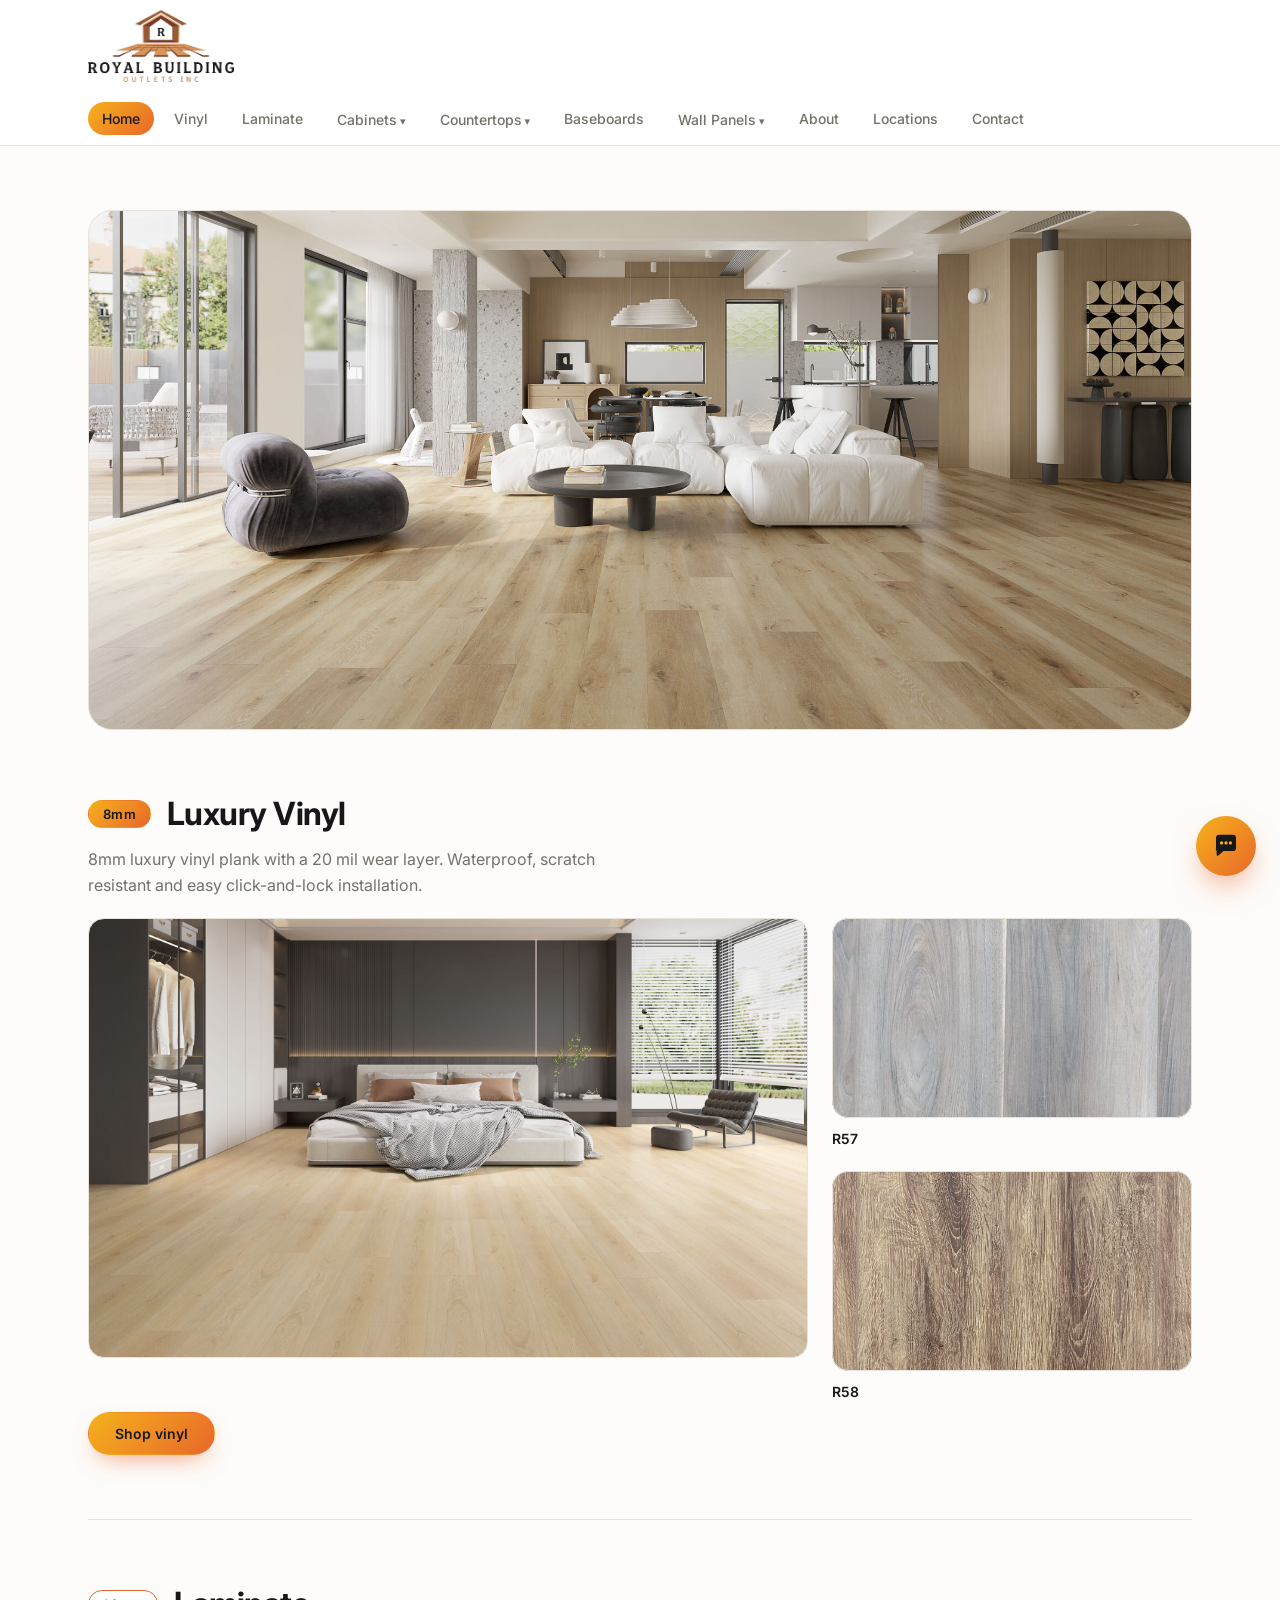
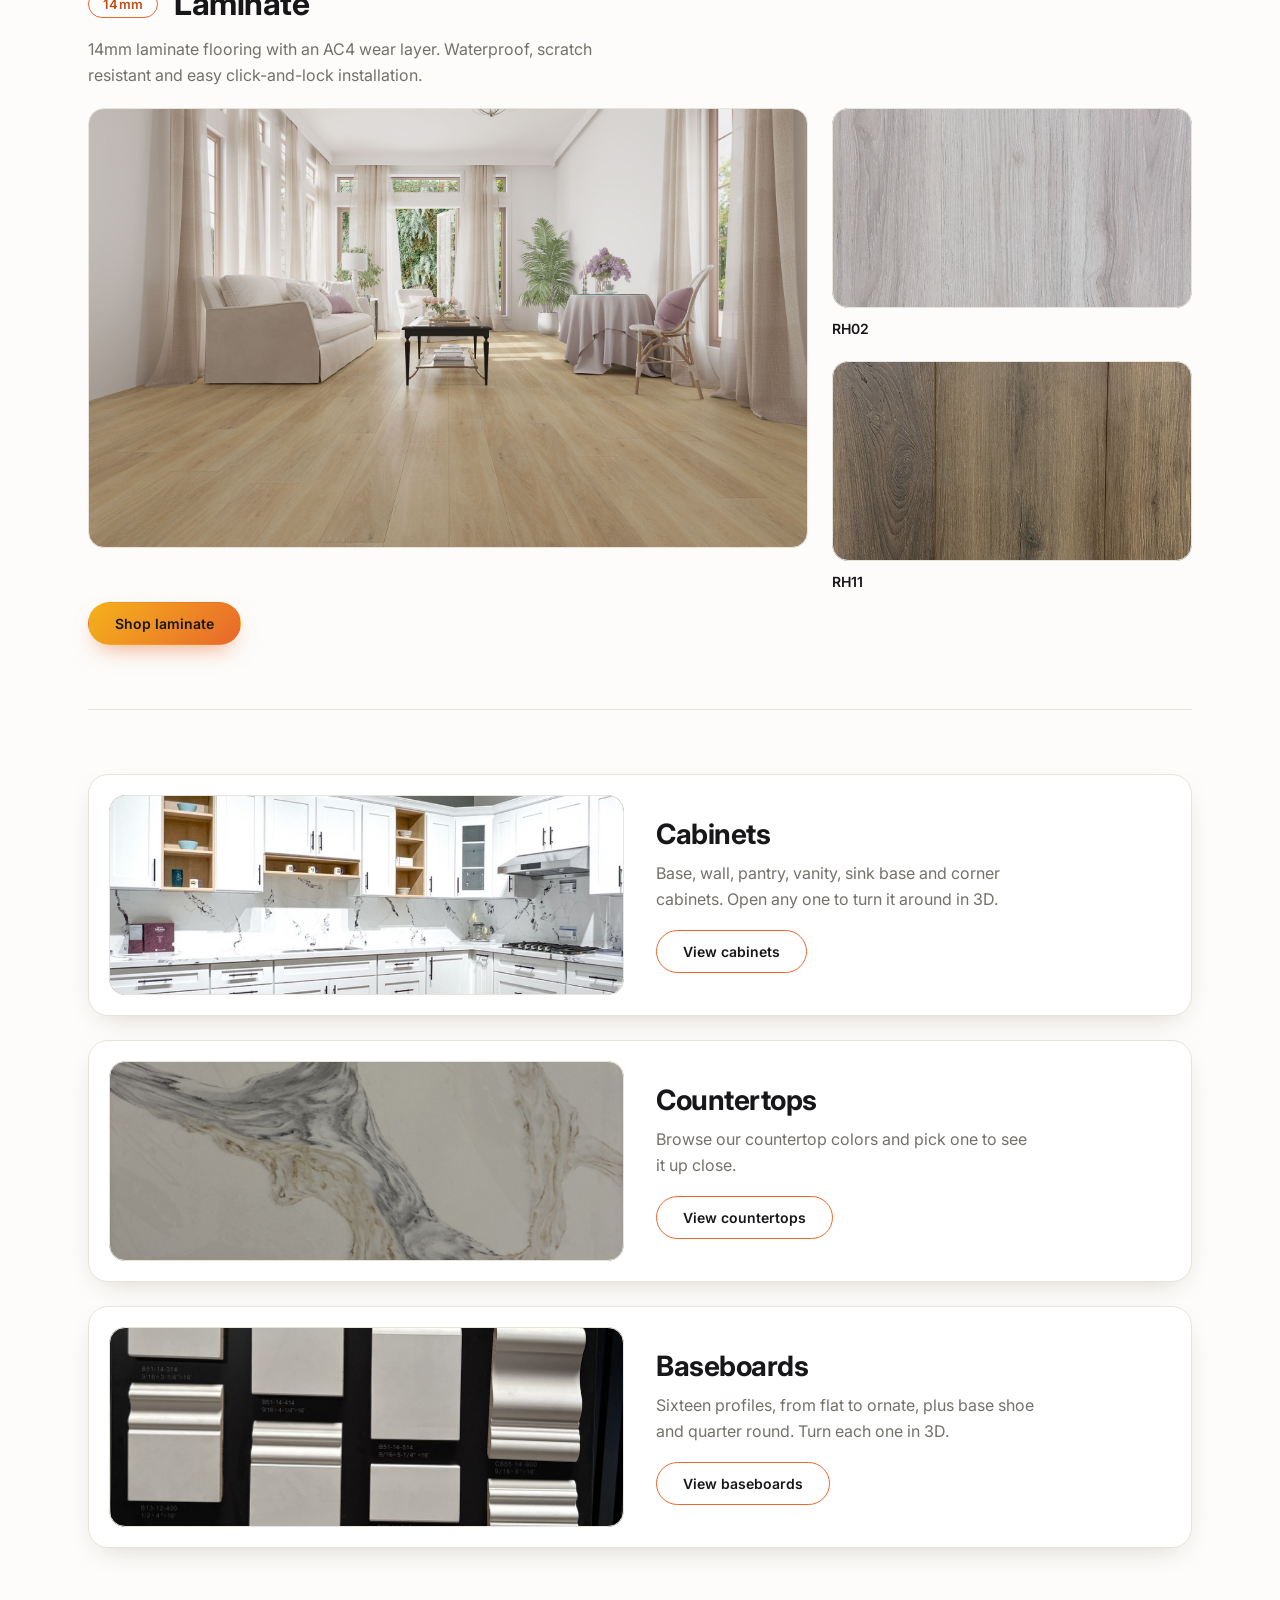
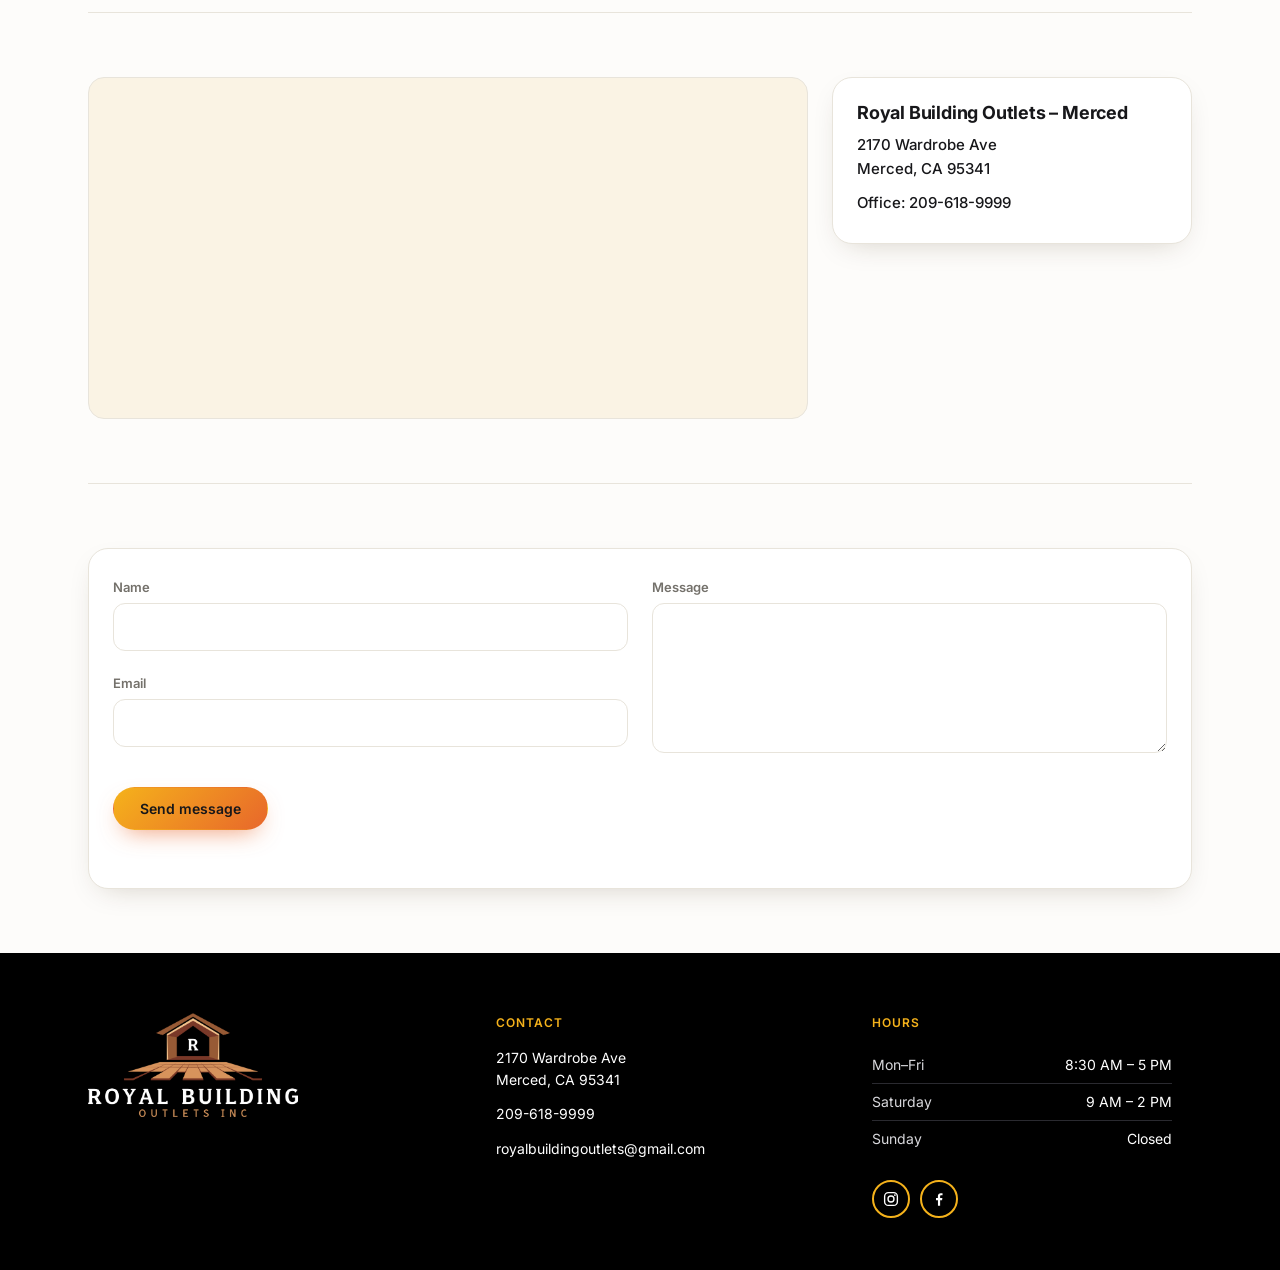
==== index.html @ 08f5003b "Countertop/shower/store photos, R82, nav fix, home and about updates - Countertops: T2011, T307, T39" ====
<!doctype html>
<html><head><meta charset="utf-8"><meta name="viewport" content="width=device-width,initial-scale=1">
<title>Wireframe - Home</title><link rel="stylesheet" href="style.css"><link rel="icon" type="image/png" href="images/Logo/Logo.png"></head><body>

<header><div class="wrap">
  <a class="logo" href="index.html"><img src="images/Logo/logo-light.png" alt="Royal Building Outlets Inc" width="1280" height="633"></a>
  <nav>
    <a class="here" href="index.html">Home</a>
    <a href="vinyl.html">Vinyl</a>
    <a href="laminate.html">Laminate</a>
    <div class="dd">
      <a href="cabinets.html">Cabinets</a>
      <div class="menu">
        <a href="cabinets.html#base">Base</a>
        <a href="cabinets.html#wall">Wall</a>
        <a href="cabinets.html#pantry">Pantry</a>
        <a href="cabinets.html#vanity">Vanity</a>
        <a href="cabinets.html#sink-base">Sink Base</a>
        <a href="cabinets.html#corner">Corner</a>
      </div>
    </div>
    <div class="dd">
      <a href="countertops.html">Countertops</a>
      <div class="menu">
        <a href="countertops.html#countertops">Countertops</a>
        <a href="countertops.html#islands">Islands</a>
      </div>
    </div>
    <a href="baseboards.html">Baseboards</a>
    <div class="dd">
      <a href="wall-panels.html">Wall Panels</a>
      <div class="menu">
        <a href="wall-panels.html#wall">Wall Panels</a>
        <a href="wall-panels.html#shower">Shower Panels</a>
      </div>
    </div>
    <a href="about.html">About</a>
    <a href="locations.html">Locations</a>
    <a href="contact.html">Contact</a>
  </nav>
</div></header>

<div class="wrap">

  <!-- hero -->
  <section><div class="img hero photo" role="img" aria-label="Open living room with light oak plank flooring" style="background-image:url('images/Cata/web/room-07.jpg')"></div></section>

  <!-- flooring: main focus, largest block -->
  <section>
    <!-- LUXURY VINYL: featured, large -->
    <div class="head"><span class="tag solid">8mm</span><h2 class="sec-title">Luxury Vinyl</h2></div>
    <p class="sec-text">8mm luxury vinyl plank with a 20 mil wear layer. Waterproof, scratch resistant and easy click-and-lock installation.</p>
    <div class="feature">
      <div class="card"><div class="img xl photo" role="img" aria-label="Bedroom with light oak plank flooring" style="background-image:url('images/Cata/web/room-02.jpg')"></div></div>
      <div class="grid" style="gap:24px">
        <div class="card"><div class="img med photo" role="img" aria-label="Vinyl plank R57 close-up" style="background-image:url('images/Flooring/web/R57.jpg')"></div><div class="pfname">R57</div></div>
        <div class="card"><div class="img med photo" role="img" aria-label="Vinyl plank R58 close-up" style="background-image:url('images/Flooring/web/R58.jpg')"></div><div class="pfname">R58</div></div>
      </div>
    </div>
    <a href="vinyl.html" class="btn solid txt">Shop vinyl</a>
  </section>

  <div class="divider"></div>

  <section>
    <!-- LAMINATE: same layout as vinyl -->
    <div class="head"><span class="tag">14mm</span><h2 class="sec-title">Laminate</h2></div>
    <p class="sec-text">14mm laminate flooring with an AC4 wear layer. Waterproof, scratch resistant and easy click-and-lock installation.</p>
    <div class="feature">
      <div class="card"><div class="img xl photo" role="img" aria-label="Bright living room with warm plank flooring" style="background-image:url('images/Cata/web/room-05.jpg')"></div></div>
      <div class="grid" style="gap:24px">
        <div class="card"><div class="img med photo" role="img" aria-label="Laminate RH02 close-up" style="background-image:url('images/Flooring/web/RH02.jpg')"></div><div class="pfname">RH02</div></div>
        <div class="card"><div class="img med photo" role="img" aria-label="Laminate RH11 close-up" style="background-image:url('images/Flooring/web/RH11.jpg')"></div><div class="pfname">RH11</div></div>
      </div>
    </div>
    <a href="laminate.html" class="btn solid txt">Shop laminate</a>
  </section>

  <div class="divider"></div>

  <!-- little sections: cabinets, countertops, baseboards -->
  <section>
    <div class="box mini">
      <div class="img photo" role="img" aria-label="Showroom kitchen with white shaker cabinets" style="background-image:url('images/Cabinets/banner.jpg')"></div>
      <div>
        <h3 class="mini-title">Cabinets</h3>
        <p class="mini-text">Base, wall, pantry, vanity, sink base and corner cabinets. Open any one to turn it around in 3D.</p>
        <a href="cabinets.html" class="btn txt">View cabinets</a>
      </div>
    </div>

    <div class="box mini">
      <div class="img photo" role="img" aria-label="T307 quartz countertop close-up" style="background-image:url('images/Countertops/web/T307.jpg')"></div>
      <div>
        <h3 class="mini-title">Countertops</h3>
        <p class="mini-text">Browse our countertop colors and pick one to see it up close.</p>
        <a href="countertops.html" class="btn txt">View countertops</a>
      </div>
    </div>

    <div class="box mini">
      <div class="img photo" role="img" aria-label="Our baseboard sample board" style="background-image:url('images/Baseboard/web/board-overview.jpg')"></div>
      <div>
        <h3 class="mini-title">Baseboards</h3>
        <p class="mini-text">Sixteen profiles, from flat to ornate, plus base shoe and quarter round. Turn each one in 3D.</p>
        <a href="baseboards.html" class="btn txt">View baseboards</a>
      </div>
    </div>
  </section>

  <div class="divider"></div>

  <!-- locations -->
  <section>
    <div class="split">
      <div class="mapwrap"><iframe src="https://www.google.com/maps?q=2170+Wardrobe+Ave,+Merced,+CA+95341&amp;z=15&amp;output=embed" title="Map showing 2170 Wardrobe Ave, Merced, CA" loading="lazy" referrerpolicy="no-referrer-when-downgrade" allowfullscreen></iframe></div>
      <div>
        <div class="box"><h3 class="loc-name">Royal Building Outlets &ndash; Merced</h3><div class="addr"><a href="https://www.google.com/maps/search/?api=1&amp;query=2170+Wardrobe+Ave+Merced+CA+95341" target="_blank" rel="noopener">2170 Wardrobe Ave<br>Merced, CA 95341</a></div><div class="addr">Office: <a href="tel:+12096189999">209-618-9999</a></div></div>
      </div>
    </div>
  </section>

  <div class="divider"></div>

  <!-- message form -->
  <section>
    <form class="box" data-contact novalidate>
        <input type="hidden" name="_subject" value="New message from the website">
        <input type="hidden" name="_template" value="table">
        <input type="hidden" name="_captcha" value="false">
        <input type="text" name="_honey" style="display:none" tabindex="-1" autocomplete="off">
        <div class="grid g2">
          <div>
            <label class="flabel" for="h-name">Name</label>
            <input class="field" id="h-name" name="name" required autocomplete="name">
            <label class="flabel" for="h-email">Email</label>
            <input class="field" id="h-email" name="email" type="email" required autocomplete="email">
          </div>
          <div>
            <label class="flabel" for="h-msg">Message</label>
            <textarea class="field area" id="h-msg" name="message" required></textarea>
          </div>
        </div>
        <button type="submit" class="btn solid txt">Send message</button>
        <div class="form-status" role="status" aria-live="polite"></div>
      </form>
  </section>
</div>

<footer><div class="wrap"><div class="grid g3">
  <div><a class="logo" href="index.html"><img src="images/Logo/Logo.png" alt="Royal Building Outlets Inc" width="1280" height="633"></a></div>
  <div><div class="fcol"><h4>Contact</h4><a href="https://www.google.com/maps/search/?api=1&amp;query=2170+Wardrobe+Ave+Merced+CA+95341" target="_blank" rel="noopener">2170 Wardrobe Ave<br>Merced, CA 95341</a><a href="tel:+12096189999">209-618-9999</a><a href="mailto:royalbuildingoutlets@gmail.com">royalbuildingoutlets@gmail.com</a></div></div>
  <div><div class="fcol"><h4>Hours</h4><div class="hrs"><span>Mon&ndash;Fri</span><span>8:30 AM &ndash; 5 PM</span></div><div class="hrs"><span>Saturday</span><span>9 AM &ndash; 2 PM</span></div><div class="hrs"><span>Sunday</span><span>Closed</span></div></div><span class="social"><a href="#" aria-label="Instagram"><svg viewBox="0 0 24 24" aria-hidden="true"><rect x="3.5" y="3.5" width="17" height="17" rx="5" fill="none" stroke="currentColor" stroke-width="1.8"/><circle cx="12" cy="12" r="4" fill="none" stroke="currentColor" stroke-width="1.8"/><circle cx="17.2" cy="6.8" r="1.2" fill="currentColor"/></svg></a><a href="https://www.facebook.com/people/Royal-Build/pfbid0Puxi76APLGJigcukLMW54oCZdmjU9fzhBERXR9j2Nn4Rtbv2d5swnHq3gfGUP66rl/" target="_blank" rel="noopener" aria-label="Facebook"><svg viewBox="0 0 24 24" aria-hidden="true"><path fill="currentColor" d="M13.5 21v-7.5h2.6l.4-3h-3V8.6c0-.9.3-1.5 1.6-1.5h1.6V4.4c-.3 0-1.2-.1-2.3-.1-2.3 0-3.9 1.4-3.9 4v2.2H8v3h2.6V21h2.9z"/></svg></a></span></div>
</div></div></footer>

<a class="chat" href="contact.html" aria-label="Send us a message"></a>
<script src="contact-form.js"></script>
<script src="motion.js"></script>
</body></html>
---- style.css ----
@import url('https://fonts.googleapis.com/css2?family=Inter:wght@400;500;600;700&display=swap');

/* Light, modern layout. Palette from the company flyer: white, gold, orange, black, red accent */
:root {
  --bg: #fdfcfa;          /* warm white page */
  --surface: #ffffff;     /* cards */
  --tint: #faf3e4;        /* soft gold wash for panels */
  --surface2: #f4f1ea;    /* hover / chips */
  --border: #e8e4db;
  --text: #17171a;
  --muted: #74716b;
  --gold: #f5b21b;
  --orange: #e8672b;
  --orange-deep: #c24d14; /* readable orange on light */
  --red: #d62828;
  --ink: #111113;         /* flyer black, used for footer and strong accents */
  --grad: linear-gradient(135deg, #f5b21b 0%, #e8672b 100%);
  --r: 16px;
  --shadow: 0 10px 30px -14px rgba(60,40,10,.25);
}
* { box-sizing: border-box; }
html { scroll-behavior: smooth; scroll-padding-top: 96px; }
body { font-family: 'Inter', system-ui, -apple-system, 'Segoe UI', Arial, sans-serif; margin: 0; color: var(--text); background: var(--bg); -webkit-font-smoothing: antialiased; }
a { color: inherit; }
.wrap { max-width: 1160px; margin: 0 auto; padding: 0 28px; }
section { margin: 64px 0; }

/* header */
header { position: sticky; top: 0; z-index: 30; background: rgba(255,255,255,.88); backdrop-filter: blur(14px); -webkit-backdrop-filter: blur(14px); border-bottom: 1px solid var(--border); padding: 14px 0; }
header .wrap { display: flex; justify-content: space-between; align-items: center; gap: 20px; flex-wrap: wrap; }
.logo { display: block; width: 130px; height: 40px; border-radius: 10px; border: 1.5px solid var(--gold); position: relative; background: #fff; }
.logo::after { content: ""; position: absolute; left: 12px; right: 12px; top: 50%; height: 6px; margin-top: -3px; border-radius: 3px; background: var(--grad); }
nav { display: flex; gap: 6px; align-items: center; flex-wrap: wrap; }
nav a { color: var(--muted); text-decoration: none; font-size: 14px; font-weight: 500; padding: 8px 14px; border-radius: 999px; transition: color .15s, background .15s; }
nav a:hover { color: var(--text); background: var(--surface2); }
nav a.here { color: #17171a; background: var(--grad); }
.icon { display: inline-block; width: 28px; height: 28px; border: 2px solid var(--gold); border-radius: 50%; margin-right: 6px; vertical-align: middle; background: #fff; }

/* image placeholders */
.img { position: relative; min-height: 200px; width: 100%; border-radius: var(--r); border: 1px solid var(--border);
  background: radial-gradient(120% 100% at 20% 0%, #fffaf0 0%, #f6efe2 55%, #efe7d8 100%); overflow: hidden; }
.img.hero { min-height: 520px; border-radius: 24px; }
.img.banner { min-height: 240px; border-radius: 24px; }
.img.sq { aspect-ratio: 1 / 1; min-height: 0; }
.img.tall { min-height: 300px; }
.img.map { min-height: 340px; }
.img.small { min-height: 120px; }
.img.xl { min-height: 440px; }
.img.med { min-height: 200px; }
.img::after { content: attr(data-img); position: absolute; top: 50%; left: 50%; transform: translate(-50%,-50%);
  background: rgba(255,255,255,.9); color: var(--orange-deep); border: 1px solid rgba(232,103,43,.35); padding: 7px 14px; border-radius: 999px;
  font-size: 12px; font-weight: 500; line-height: 1.35; text-align: center; width: max-content; max-width: 85%; box-shadow: var(--shadow); }
.img.sq::after, .img.small::after { font-size: 11px; padding: 5px 10px; border-radius: 12px; }

/* text stand-ins */
.line { height: 9px; background: #e6e2d9; margin: 9px 0; width: 100%; border-radius: 5px; }
.line.s { width: 40%; }
.line.m { width: 70%; }
.line.b { height: 16px; background: var(--ink); width: 55%; border-radius: 6px; }
.btn { display: inline-block; width: 140px; height: 44px; border: 1.5px solid var(--orange); margin: 12px 10px 0 0; border-radius: 999px; background: #fff; transition: transform .15s; }
.btn:hover { transform: translateY(-1px); }
.btn.solid { background: var(--grad); border-color: transparent; box-shadow: 0 10px 24px -10px rgba(232,103,43,.7); }
.btn.sm { width: 96px; height: 34px; }
.pill { display: inline-block; width: 76px; height: 32px; border: 1px solid var(--border); background: var(--surface2); border-radius: 999px; margin-right: 8px; }

/* layout */
.grid { display: grid; gap: 24px; }
.g2 { grid-template-columns: repeat(2, 1fr); }
.g3 { grid-template-columns: repeat(3, 1fr); }
.g4 { grid-template-columns: repeat(4, 1fr); }
.g6 { grid-template-columns: repeat(6, 1fr); gap: 14px; }
.split { display: grid; grid-template-columns: 2fr 1fr; gap: 24px; }
.side { display: grid; grid-template-columns: 220px 1fr; gap: 28px; }
.box { border: 1px solid var(--border); padding: 24px; background: var(--surface); border-radius: 20px; box-shadow: var(--shadow); }
.card .line { margin: 12px 0 0; }
.card .img { margin-bottom: 6px; }
.divider { border-top: 1px solid var(--border); margin: 64px 0; }

/* form */
.field { height: 48px; border: 1px solid var(--border); margin: 8px 0 18px; background: var(--bg); border-radius: 12px; }
.field.area { height: 150px; }
.label { height: 8px; width: 80px; background: var(--orange); margin-top: 10px; border-radius: 4px; opacity: .8; }

/* filters */
.filters .row { display: flex; align-items: center; gap: 12px; margin: 16px 0; }
.check { width: 18px; height: 18px; border: 1.5px solid var(--orange); border-radius: 5px; flex: none; background: #fff; }
.filters .line { margin: 0; }

/* footer: light, so the logo matches the header */
/* sticky footer: on short pages the page grows to the screen height and the footer sits at the bottom */
body { min-height: 100vh; display: flex; flex-direction: column; }
body > .wrap { width: 100%; }
body > :has(+ footer) { margin-bottom: 80px; }
footer { margin-top: auto; padding: 48px 0; background: #000; color: #fff; }
footer .logo { background: none; }
footer .line { background: #34343a; }
footer .icon { background: transparent; }
/* social icons in the footer */
.social { display: inline-flex; gap: 10px; vertical-align: middle; }
.social a { width: 38px; height: 38px; display: inline-flex; align-items: center; justify-content: center; border: 2px solid var(--gold); border-radius: 50%; color: #fff; transition: background .2s, color .2s, transform .2s; }
.social a:hover { background: var(--gold); color: #111113; transform: translateY(-2px); }
.social svg { width: 18px; height: 18px; }

/* floating message button */
.chat { position: fixed; right: 24px; bottom: 24px; width: 60px; height: 60px; border-radius: 50%; background: var(--grad);
  display: flex; align-items: center; justify-content: center; z-index: 40; box-shadow: 0 14px 30px -8px rgba(232,103,43,.6); }
.chat::before { content: ""; width: 30px; height: 30px; background: no-repeat center / contain url("data:image/svg+xml,%3Csvg xmlns='http://www.w3.org/2000/svg' viewBox='0 0 24 24'%3E%3Cpath d='M4 5.5A2.5 2.5 0 0 1 6.5 3h11A2.5 2.5 0 0 1 20 5.5v8a2.5 2.5 0 0 1-2.5 2.5H10l-4.2 3.6c-.5.4-1.3.1-1.3-.6V16A2.5 2.5 0 0 1 4 13.5z' fill='%2317171a'/%3E%3Ccircle cx='8.5' cy='9.5' r='1.3' fill='%23f5b21b'/%3E%3Ccircle cx='12' cy='9.5' r='1.3' fill='%23f5b21b'/%3E%3Ccircle cx='15.5' cy='9.5' r='1.3' fill='%23f5b21b'/%3E%3C/svg%3E"); }

/* cabinets dropdown */
.dd { position: relative; padding-bottom: 12px; margin-bottom: -12px; }
.dd > a::after { content: " \25BE"; font-size: 11px; }
.menu { visibility: hidden; opacity: 0; transform: translateY(-6px); transition: opacity .18s ease, transform .18s ease, visibility 0s linear .18s; position: absolute; top: 100%; left: 0; background: #fff; border: 1px solid var(--border); border-radius: 14px; min-width: 190px; z-index: 10; padding: 6px; box-shadow: 0 24px 40px -16px rgba(60,40,10,.3); }
.menu a { display: block; padding: 10px 14px; border-radius: 10px; white-space: nowrap; font-size: 14px; }
nav .menu a { color: var(--text); }
nav .menu a:hover, .menu a:hover { background: var(--surface2); }
.dd:hover .menu, .dd:focus-within .menu { visibility: visible; opacity: 1; transform: none; transition-delay: 0s; }
.menu a.sel, nav .menu a.sel { background: var(--grad); color: #17171a; font-weight: 600; }

/* type selector under cabinets banner */
.typesel { display: inline-block; position: relative; }
.typesel .pick { display: block; width: 260px; border: 1px solid var(--border); padding: 13px 18px; color: var(--text); text-decoration: none; font-size: 14px; font-weight: 500; background: #fff; border-radius: 999px; box-shadow: var(--shadow); }
.typesel .pick::after { content: " \25BE"; float: right; color: var(--orange); }
.typesel .menu { left: 0; min-width: 260px; }
.typesel:hover .menu, .typesel.open .menu { visibility: visible; opacity: 1; transform: none; transition-delay: 0s; }

/* cabinet browser: list + 3D viewer + specs */
.browser { display: grid; grid-template-columns: 280px 1fr; gap: 28px; align-items: start; }
.cablist { border: 1px solid var(--border); background: var(--surface); border-radius: 20px; min-height: 200px; padding: 6px; box-shadow: var(--shadow);
  max-height: min(720px, 80vh); overflow-y: auto; overscroll-behavior: contain; scrollbar-width: thin; scrollbar-color: var(--gold) transparent;
  position: sticky; top: 90px; }
.cablist::-webkit-scrollbar { width: 8px; }
.cablist::-webkit-scrollbar-track { background: transparent; }
.cablist::-webkit-scrollbar-thumb { background: var(--gold); border-radius: 4px; }
.cablist .item { display: flex; align-items: center; gap: 14px; padding: 10px; border-radius: 14px; cursor: pointer; transition: background .15s; }
.cablist .item:hover { background: var(--surface2); }
.cablist .item .thumb { width: 52px; height: 52px; flex: none; border-radius: 12px; border: 1px solid var(--border); min-height: 0;
  background: radial-gradient(120% 100% at 20% 0%, #fffaf0, #efe7d8); }
.cablist .item .name { font-size: 14px; font-weight: 600; }
.cablist .item .line { margin: 6px 0 0; width: 60px; }
.cablist .item.on { background: var(--grad); color: #17171a; }
.cablist .item.on .line { background: rgba(0,0,0,.25); }
.cablist .item.on .thumb { border-color: rgba(0,0,0,.2); background: rgba(255,255,255,.7); }
.cablist .empty { padding: 20px; }
.viewer { position: relative; height: clamp(320px, 55vh, 520px); border: 1px solid var(--border); border-radius: 24px; margin-bottom: 24px; overflow: hidden;
  background-color: var(--tint); background-image: radial-gradient(#e3d7bd 1px, transparent 1px); background-size: 22px 22px; }
.viewer .model { position: absolute; inset: 12% 22%; border: 1.5px dashed var(--orange); border-radius: 18px; background: rgba(255,255,255,.7); color: var(--orange-deep); display: flex; align-items: center; justify-content: center;
  font-size: 13px; font-weight: 500; text-align: center; padding: 8px; }
.viewer .ctrl { position: absolute; right: 16px; bottom: 16px; display: flex; gap: 8px; }
.viewer .ctrl span { width: 38px; height: 38px; border: 1px solid var(--border); border-radius: 50%; background: #fff; box-shadow: var(--shadow); }
.viewer .rot { position: absolute; left: 16px; bottom: 16px; width: 130px; height: 38px; border: 1px solid var(--border); border-radius: 999px; background: #fff; box-shadow: var(--shadow); }
.specs { border: 1px solid var(--border); border-radius: 20px; padding: 24px; background: var(--surface); box-shadow: var(--shadow); }
.specs .rows { display: grid; grid-template-columns: 1fr 1fr; gap: 0 44px; margin-top: 14px; }
.specs .r { display: flex; justify-content: space-between; align-items: center; padding: 12px 0; border-bottom: 1px solid var(--border); }
.specs .r .line { margin: 0; width: 35%; }
.specs .r .line.v { background: #bdb8ac; width: 25%; }

/* thickness tag, feature blocks */
.tag { display: inline-block; border: 1.5px solid var(--orange); color: var(--orange-deep); padding: 5px 14px; font-size: 13px; font-weight: 600; border-radius: 999px; letter-spacing: .3px; background: #fff; }
.tag.solid { background: var(--grad); border-color: transparent; color: #17171a; }
.feature { display: grid; grid-template-columns: 2fr 1fr; gap: 24px; align-items: start; }
.head { display: flex; align-items: center; gap: 16px; margin-bottom: 18px; }
.head .line { margin: 0; }

/* flooring color feature + color grid */
.colorfeat { display: grid; grid-template-columns: 1.2fr 1fr; gap: 40px; align-items: center; }
.colorfeat .info { padding-top: 6px; }
.colorfeat .info .line { margin: 14px 0; }
.colorfeat .info .line.b { height: 24px; width: 60%; margin-bottom: 22px; }
.colorgrid .card { cursor: pointer; transition: transform .15s; }
.colorgrid .card:hover { transform: translateY(-3px); }
.colorgrid .card .line.b { height: 11px; width: 60%; background: #b9b4a8; }
.colorgrid .card.on .img { box-shadow: 0 0 0 3px var(--bg), 0 0 0 5px var(--orange); }
.colorgrid .card.on .line.b { width: 80%; background: var(--orange); }

/* picture picker under description */
.thumbs { display: grid; grid-template-columns: repeat(3, 1fr); gap: 12px; margin: 24px 0 8px; }
.thumbs .img { min-height: 0; aspect-ratio: 4 / 3; cursor: pointer; border-radius: 12px; }
.thumbs .img::after { font-size: 10px; padding: 3px 8px; }
.thumbs .img.on { box-shadow: 0 0 0 3px var(--bg), 0 0 0 5px var(--orange); }

/* little product sections on home */
.mini { display: grid; grid-template-columns: 1fr 1fr; gap: 32px; align-items: center; padding: 20px; }
.mini .img { min-height: 200px; }
.mini .line.b { height: 20px; width: 40%; }
.mini + .mini { margin-top: 24px; }
.mini.flip .img { order: 2; }

@media (max-width: 760px) {
  .g2,.g3,.g4,.split,.side,.browser,.colorfeat,.feature,.mini { grid-template-columns: 1fr; }
  .g6 { grid-template-columns: repeat(3,1fr); }
  .mini.flip .img { order: 0; }
  .specs .rows { grid-template-columns: 1fr; }
  section { margin: 44px 0; }
  .img.hero { min-height: 300px; }
  .cablist { position: static; }
  .browser #detail { order: -1; }   /* phones: 3D model and specs above the cabinet list */
}

/* baseboards: 3D profile viewer + profile grid */
.viewer canvas { width: 100%; height: 100%; display: block; cursor: grab; touch-action: none; }
.viewer canvas:active { cursor: grabbing; }
.viewer .hint { position: absolute; left: 16px; bottom: 16px; background: #fff; border: 1px solid var(--border); border-radius: 999px; padding: 6px 14px; font-size: 12px; color: var(--muted); box-shadow: var(--shadow); pointer-events: none; }
.viewer-ph { height: clamp(320px, 55vh, 520px); min-height: 0; }
.bb-code { font-size: 30px; font-weight: 700; letter-spacing: -.5px; margin: 0 0 4px; }
.bb-title { font-size: 13px; font-weight: 600; color: var(--orange-deep); text-transform: uppercase; letter-spacing: 1px; min-height: 16px; margin-bottom: 6px; }
.bb-size { color: var(--muted); font-size: 15px; margin-bottom: 18px; }
.bb-specs { border-top: 1px solid var(--border); margin: 18px 0 6px; }
.bb-specs .r { display: flex; justify-content: space-between; padding: 12px 0; border-bottom: 1px solid var(--border); font-size: 14px; }
.bb-specs .r span:first-child { color: var(--muted); }
.bb-specs .r span:last-child { font-weight: 600; }
.img.pf::after { display: none; }
.img.pf svg { position: absolute; inset: 0; width: 100%; height: 100%; }
.pfname { font-weight: 600; font-size: 14px; margin-top: 12px; }
.pfsub { color: var(--muted); font-size: 12px; margin-top: 2px; }
.pfsub b { color: var(--orange-deep); font-weight: 600; }


/* real photos in the picture slots; the dashed placeholder label is hidden once a photo is set */
.img.photo { background-color: #111; background-repeat: no-repeat; background-position: center; background-size: cover; }
.viewer-ph.photo { background-size: contain; }
/* room photos: lighter backdrop, and keep the floor and furniture in frame when a wide slot crops the image */
.img.banner.photo, .img.hero.photo, .img.xl.photo { background-color: var(--surface2); background-position: center 58%; }
.img.banner.photo { min-height: 320px; }

/* about page: statement over a room photo */
.about-hero { display: flex; align-items: center; justify-content: center; text-align: center; min-height: 420px; padding: 56px 28px; border-radius: 24px; color: #fff;
  background: linear-gradient(rgba(17,17,19,.62), rgba(17,17,19,.62)), var(--about-img) center 58% / cover no-repeat, #2a2a2e; }
.about-hero h1 { margin: 0 0 18px; font-size: clamp(30px, 5vw, 48px); font-weight: 600; letter-spacing: -1px; line-height: 1.15; }
.about-hero p { margin: 0 auto; max-width: 62ch; font-size: 18px; line-height: 1.65; }
.about-links { display: flex; flex-wrap: wrap; gap: 10px; margin-top: 18px; }
.about-links .btn { margin: 0; }
.img.photo::after { display: none; }

/* darker 3D viewer so light baseboards stand out */
.viewer.dark { background-color: #1b1b1f; background-image: radial-gradient(#3a3a42 1px, transparent 1px), radial-gradient(120% 90% at 50% 0%, #2c2c33 0%, #17171a 100%); background-size: 22px 22px, 100% 100%; border-color: #17171a; }

/* ---------- motion ---------- */
body { animation: pageIn .5s ease; }
body.leaving { animation: none; opacity: 0; transition: opacity .22s ease; }
@keyframes pageIn { from { opacity: 0; } to { opacity: 1; } }
@keyframes fadeUp { from { opacity: 0; transform: translateY(14px); } to { opacity: 1; transform: none; } }
@keyframes fadeIn { from { opacity: 0; } to { opacity: 1; } }
@keyframes itemIn { from { opacity: 0; transform: translateX(-10px); } to { opacity: 1; transform: none; } }

.reveal { opacity: 0; transform: translateY(26px); transition: opacity .75s cubic-bezier(.2,.7,.2,1) var(--d, 0ms), transform .75s cubic-bezier(.2,.7,.2,1) var(--d, 0ms); }
.reveal.in { opacity: 1; transform: none; }

.progress { position: fixed; top: 0; left: 0; width: 100%; height: 3px; background: var(--grad); transform-origin: 0 50%; transform: scaleX(0); z-index: 60; pointer-events: none; }
header { transition: box-shadow .3s ease, background .3s ease; }
header.scrolled { box-shadow: 0 10px 30px -18px rgba(60,40,10,.35); }

.img.hero, .img.banner { background-size: cover; background-position: 50% calc(50% + var(--py, 0px)); }   /* cover keeps the photo undistorted */

.grid:not(.colorgrid) .card .img, .mini .img { transition: transform .45s cubic-bezier(.2,.7,.2,1), box-shadow .35s ease, border-color .25s ease; }
.grid:not(.colorgrid) .card:hover .img { transform: translateY(-5px); box-shadow: 0 18px 30px -18px rgba(60,40,10,.4); border-color: var(--gold); }
.mini, .grid > .box { transition: transform .4s cubic-bezier(.2,.7,.2,1), box-shadow .35s ease; }
.mini:hover, .grid > .box:hover { transform: translateY(-4px); box-shadow: 0 22px 40px -22px rgba(60,40,10,.4); }
.colorgrid .card .img, .thumbs .img, .typesel .pick { transition: box-shadow .3s ease, transform .3s ease, border-color .25s ease; }
.colorgrid .card .line.b { transition: width .3s ease, background .3s ease; }
.thumbs .img:hover { transform: translateY(-2px); }
.btn, .tag, .pill, .logo, .chat { transition: transform .25s cubic-bezier(.2,.7,.2,1), box-shadow .25s ease, background .25s ease; }
.chat:hover { transform: scale(1.08) rotate(-4deg); }
.logo:hover { transform: scale(1.03); }
nav a { transition: color .2s ease, background .25s ease; }

.cablist .item { animation: itemIn .4s cubic-bezier(.2,.7,.2,1) both; animation-delay: calc(var(--i, 0) * 28ms); }
#detail { animation: fadeUp .5s cubic-bezier(.2,.7,.2,1); }
#bbview, #featimg { animation: fadeIn .45s ease; }
.viewer .model { transition: opacity .3s ease; }

@media (prefers-reduced-motion: reduce) {
  html { scroll-behavior: auto; }
  *, *::before, *::after { animation: none !important; transition: none !important; }
  .reveal { opacity: 1; transform: none; }
}

/* cabinet details */
.cablist .item .sub { font-size: 12px; color: var(--muted); margin-top: 3px; line-height: 1.3; }
.cablist .item.on .sub { color: rgba(23,23,26,.75); }
.spec-code { font-size: 28px; font-weight: 700; letter-spacing: -.5px; }
.spec-title { color: var(--orange-deep); font-size: 13px; font-weight: 600; text-transform: uppercase; letter-spacing: 1px; margin-top: 4px; }
.specs .r span:first-child { color: var(--muted); font-size: 14px; }
.specs .r span:last-child { font-weight: 600; font-size: 14px; text-align: right; }
.specs .r.wide { grid-column: 1 / -1; gap: 24px; }
.specs .r .line { margin: 0; }

/* text in the little home sections */
.mini-title { margin: 0 0 10px; font-size: 28px; font-weight: 700; letter-spacing: -.5px; }
.mini-text { margin: 0 0 6px; color: var(--muted); font-size: 16px; line-height: 1.6; max-width: 38ch; }
.btn.txt { width: auto; height: auto; padding: 12px 26px; font-size: 14px; font-weight: 600; text-decoration: none; color: var(--text); }

/* flooring section titles on home */
.sec-title { margin: 0; font-size: 32px; font-weight: 700; letter-spacing: -.5px; }
.sec-text { margin: -4px 0 20px; color: var(--muted); font-size: 16px; line-height: 1.6; max-width: 52ch; }

/* real form controls */
.flabel { display: block; font-size: 13px; font-weight: 600; color: var(--muted); margin-top: 6px; }
input.field, select.field, textarea.field { width: 100%; padding: 0 16px; font: inherit; font-size: 15px; color: var(--text); background: #fff; outline: none; transition: border-color .2s ease, box-shadow .2s ease; }
textarea.field { padding: 14px 16px; resize: vertical; min-height: 150px; }
input.field:focus, select.field:focus, textarea.field:focus { border-color: var(--orange); box-shadow: 0 0 0 4px rgba(245,178,27,.22); }
button.btn { font-family: inherit; cursor: pointer; }
button.btn:disabled { opacity: .6; cursor: wait; }
.form-status { margin-top: 14px; font-size: 14px; min-height: 20px; }
.form-status.ok { color: #1f7a3d; }
.form-status.err { color: var(--red); }

/* flooring feature list */
.feat-specs { border-top: 1px solid var(--border); margin: 22px 0 18px; }
.feat-specs .r { display: flex; justify-content: space-between; gap: 16px; padding: 12px 0; border-bottom: 1px solid var(--border); font-size: 14px; }
.feat-specs .r span:first-child { color: var(--muted); }
.feat-specs .r span:last-child { font-weight: 600; text-align: right; }
.badges { display: flex; flex-wrap: wrap; gap: 10px; margin-bottom: 8px; }
.badge { display: inline-flex; align-items: center; gap: 8px; padding: 8px 14px; border-radius: 999px; background: var(--tint); border: 1px solid #f0dfb6; font-size: 13px; font-weight: 600; }
.badge::before { content: "\2713"; display: inline-flex; align-items: center; justify-content: center; width: 18px; height: 18px; border-radius: 50%; background: var(--grad); font-size: 11px; color: #17171a; }

/* location address */
.addr { font-size: 15px; line-height: 1.6; margin: 10px 0 4px; font-weight: 500; }
.addr a { text-decoration: none; }
.addr a:hover { color: var(--orange-deep); }
/* contact page: round icon next to an address / phone line */
.cline { display: flex; align-items: center; gap: 14px; }
.cline .icon { margin: 0; flex: none; }
.cline .addr { margin: 0; }
.cinfo { padding: 8px 24px; }
.crow { display: flex; align-items: center; gap: 16px; padding: 18px 0; text-decoration: none; color: inherit; }
.crow + .crow { border-top: 1px solid var(--border); }
.cico { flex: none; width: 46px; height: 46px; border-radius: 50%; background: var(--tint); border: 1px solid #f0dfb6; display: inline-flex; align-items: center; justify-content: center; color: var(--orange-deep); transition: background .25s ease, color .25s ease; }
.cico svg { width: 22px; height: 22px; }
.ctext { display: flex; flex-direction: column; gap: 3px; }
.clabel { font-size: 12px; font-weight: 600; letter-spacing: .8px; text-transform: uppercase; color: var(--muted); }
.cval { font-size: 18px; font-weight: 600; line-height: 1.4; letter-spacing: -.1px; }
.crow:hover .cico { background: var(--grad); color: #17171a; }
.crow:hover .cval { color: var(--orange-deep); }

/* real map */
.mapwrap { border-radius: var(--r); overflow: hidden; border: 1px solid var(--border); min-height: 340px; background: var(--tint); }
.mapwrap iframe { display: block; width: 100%; height: 100%; min-height: 340px; border: 0; }
.mapwrap.tall, .mapwrap.tall iframe { min-height: 440px; }

.loc-name { font-size: 18px; font-weight: 700; letter-spacing: -.2px; margin: 16px 0 0; }
.box > .loc-name:first-child { margin-top: 0; }

/* estimate hints */
.fhint { font-size: 13px; color: var(--muted); margin: -8px 0 18px; }
.est-hint { margin: 12px 0 0; font-size: 13px; color: var(--muted); }
.nudge { animation: nudge 1.6s ease 2; }
@keyframes nudge { 0%, 100% { box-shadow: 0 0 0 0 rgba(245,178,27,0); border-color: var(--border); } 50% { box-shadow: 0 0 0 5px rgba(245,178,27,.35); border-color: var(--orange); } }

/* real logo */
.logo, .logo:hover { width: auto; height: auto; border: 0; background: none; border-radius: 0; display: block; }
.logo::after { display: none; }
.logo img { display: block; height: 72px; width: auto; transform-origin: left center; transition: transform .35s cubic-bezier(.2,.7,.2,1); }
header { padding: 10px 0; }
header.scrolled .logo img { transform: scale(.78); }   /* scale, not resize: no layout shift while scrolling */
footer .logo { background: none; }
footer .logo img { height: 104px; }
@media (max-width: 760px) { .logo img { height: 56px; } footer .logo img { height: 84px; } }

/* countertops / islands switch */
.seg { display: inline-flex; padding: 4px; gap: 4px; background: var(--surface2); border: 1px solid var(--border); border-radius: 999px; }
.seg button { font: inherit; font-size: 14px; font-weight: 600; color: var(--muted); background: transparent; border: 0; border-radius: 999px; padding: 10px 24px; cursor: pointer; transition: background .25s ease, color .25s ease, box-shadow .25s ease; }
.seg button:hover { color: var(--text); }
.seg button.on { background: var(--grad); color: #17171a; box-shadow: 0 6px 16px -8px rgba(232,103,43,.7); }
.ph { display: inline-block; width: 80px; height: 10px; border-radius: 5px; background: #e6e2d9; vertical-align: middle; }

/* baseboards: photo gallery (replaces the 3D viewer) */
.viewer-ph.photo { background-color: #111; }
.colorgrid .card .img.pf { background-size: contain; background-color: #1c1c20; }
/* side-profile thumbnails under the main photo (C567, C655) */
.sidethumbs { display: flex; gap: 12px; margin-top: 14px; }
.sidethumbs:empty { display: none; }
.sidethumbs .img { width: 84px; min-height: 0; aspect-ratio: 3 / 4; flex: none; cursor: pointer; border-radius: 12px; background-size: cover; transition: transform .3s ease, box-shadow .3s ease; }
.sidethumbs .img:hover { transform: translateY(-2px); }
.sidethumbs .img.on { box-shadow: 0 0 0 3px var(--bg), 0 0 0 5px var(--orange); }
/* out-of-stock baseboards */
.oos-tag { position: absolute; top: 10px; left: 10px; background: #fdeccf; color: #9a5b13; border: 1px solid #f3d29b; font-size: 11px; font-weight: 700; letter-spacing: .5px; text-transform: uppercase; padding: 4px 10px; border-radius: 999px; }
.oos-note { display: inline-block; background: #fdeccf; color: #9a5b13; border: 1px solid #f3d29b; font-size: 12px; font-weight: 700; letter-spacing: .5px; text-transform: uppercase; padding: 4px 12px; border-radius: 999px; margin-bottom: 10px; }
.oos-note[hidden] { display: none; }
.bb-style { font-size: 15px; font-weight: 600; margin: 0 0 4px; }
/* wall panels: photo thumbnails under the large photo */
.wpthumbs { flex-wrap: wrap; }
.wpthumbs .img { width: 84px; aspect-ratio: 4 / 3; background-size: cover; }
.img.photo.fit { background-size: contain; background-color: #fff; }
/* footer contact + hours */
footer .fcol { font-size: 14px; line-height: 1.6; margin-bottom: 14px; }
footer .fcol h4 { margin: 0 0 8px; font-size: 12px; font-weight: 600; letter-spacing: 1px; text-transform: uppercase; color: var(--gold); }
footer .fcol a { display: block; color: #fff; text-decoration: none; margin-bottom: 6px; overflow-wrap: anywhere; }
footer .fcol a:hover { color: var(--gold); }
footer .hrs { display: flex; justify-content: space-between; gap: 18px; max-width: 260px; color: #d8d8dc; }
footer .hrs span:last-child { color: #fff; }
/* footer spacing */
footer { padding: 60px 0 52px; }
footer .grid.g3 { grid-template-columns: 1.1fr 1fr 1fr; gap: 56px; align-items: start; }
footer .fcol { margin-bottom: 0; }
footer .fcol h4 { margin-bottom: 14px; }
footer .fcol a { margin-bottom: 12px; }
footer .fcol a:last-child { margin-bottom: 0; }
footer .hrs { max-width: 300px; padding: 7px 0; border-bottom: 1px solid #2a2a30; }
footer .hrs:last-child { border-bottom: 0; }
footer .social { margin-top: 22px; }
@media (max-width: 760px) {
  footer { padding: 44px 0 40px; }
  footer .grid.g3 { grid-template-columns: 1fr; gap: 36px; }
  footer .hrs { max-width: none; }
}
.cval.cmail { font-size: 16px; overflow-wrap: anywhere; }
/* countertops: colours we have not added yet */
.soon-tag { position: absolute; top: 10px; left: 10px; background: #6b6459; color: #fff; font-size: 11px; font-weight: 700; letter-spacing: .5px; text-transform: uppercase; padding: 4px 10px; border-radius: 999px; }
.colorgrid .card.soon { cursor: default; opacity: .75; }
.colorgrid .card.soon .img { background: repeating-linear-gradient(135deg, var(--surface2) 0 14px, var(--surface) 14px 28px); }
.colorgrid .card.soon .img::after { display: none; }
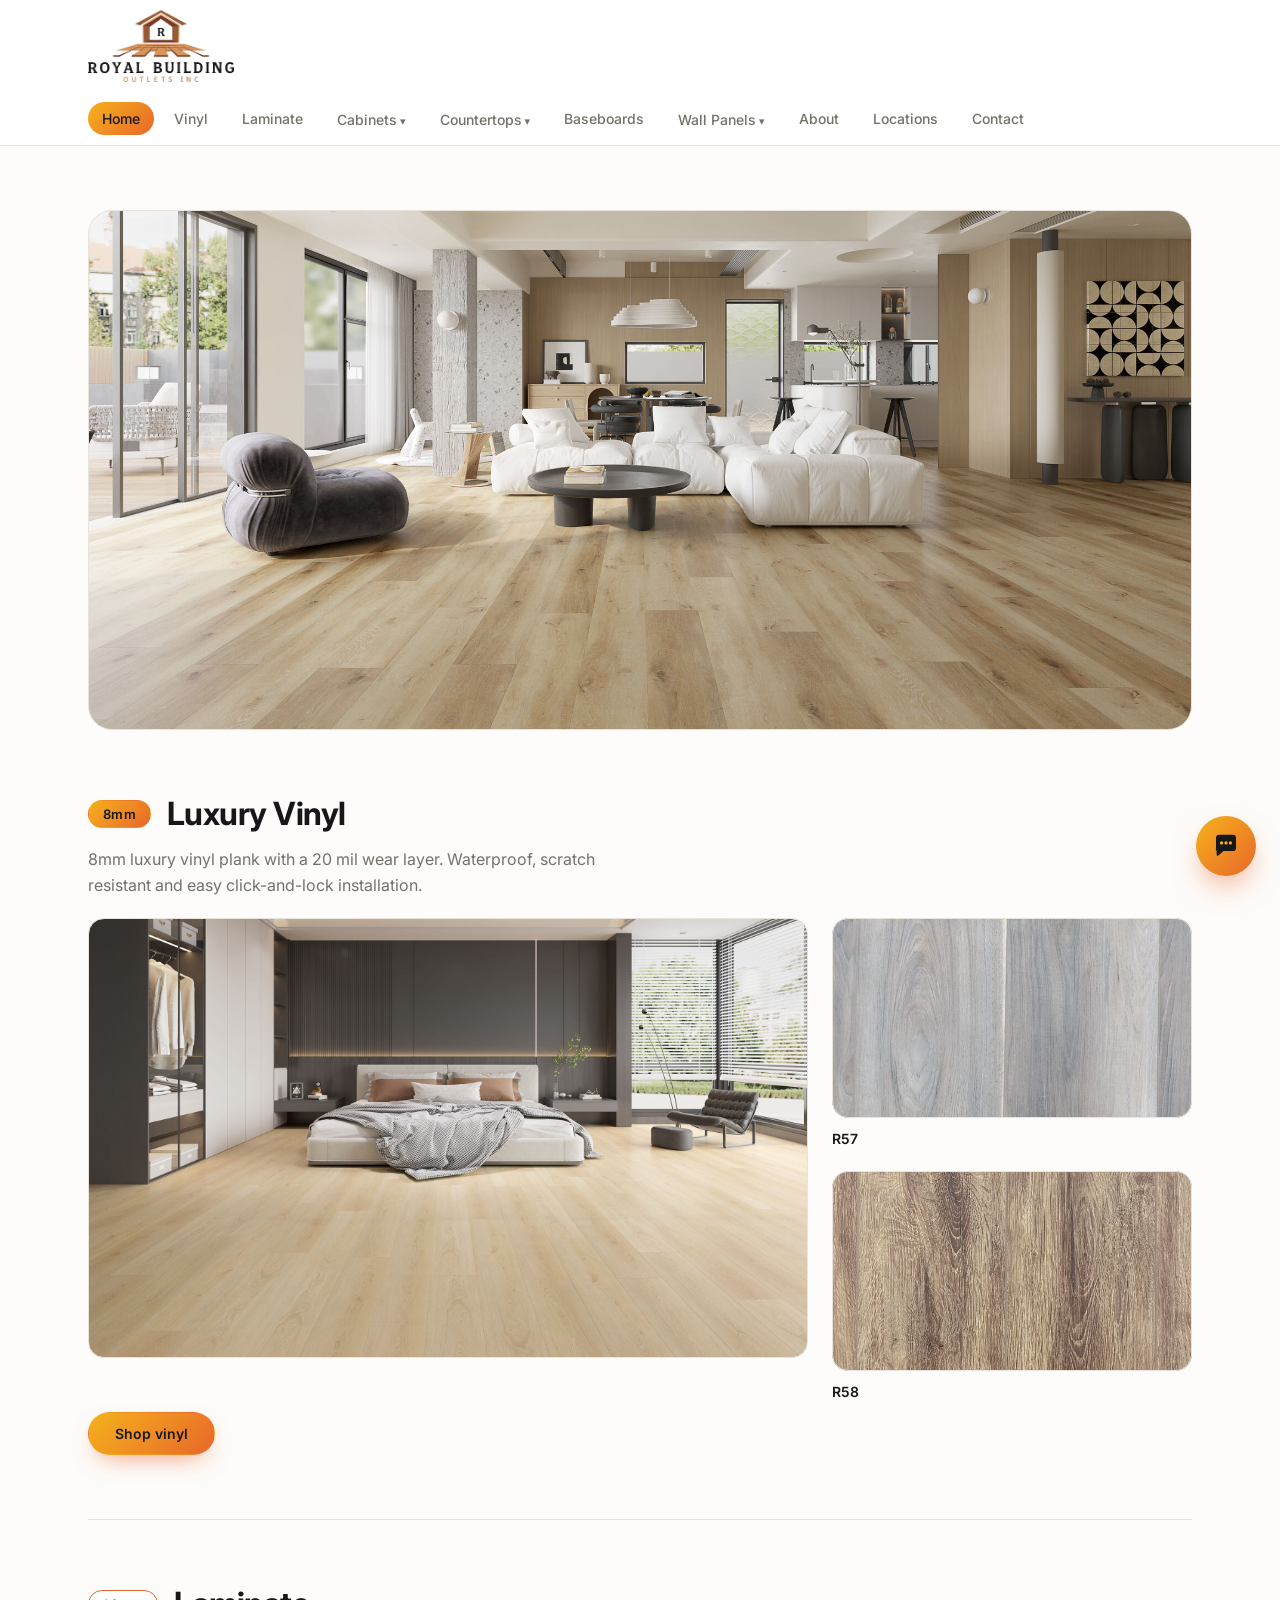
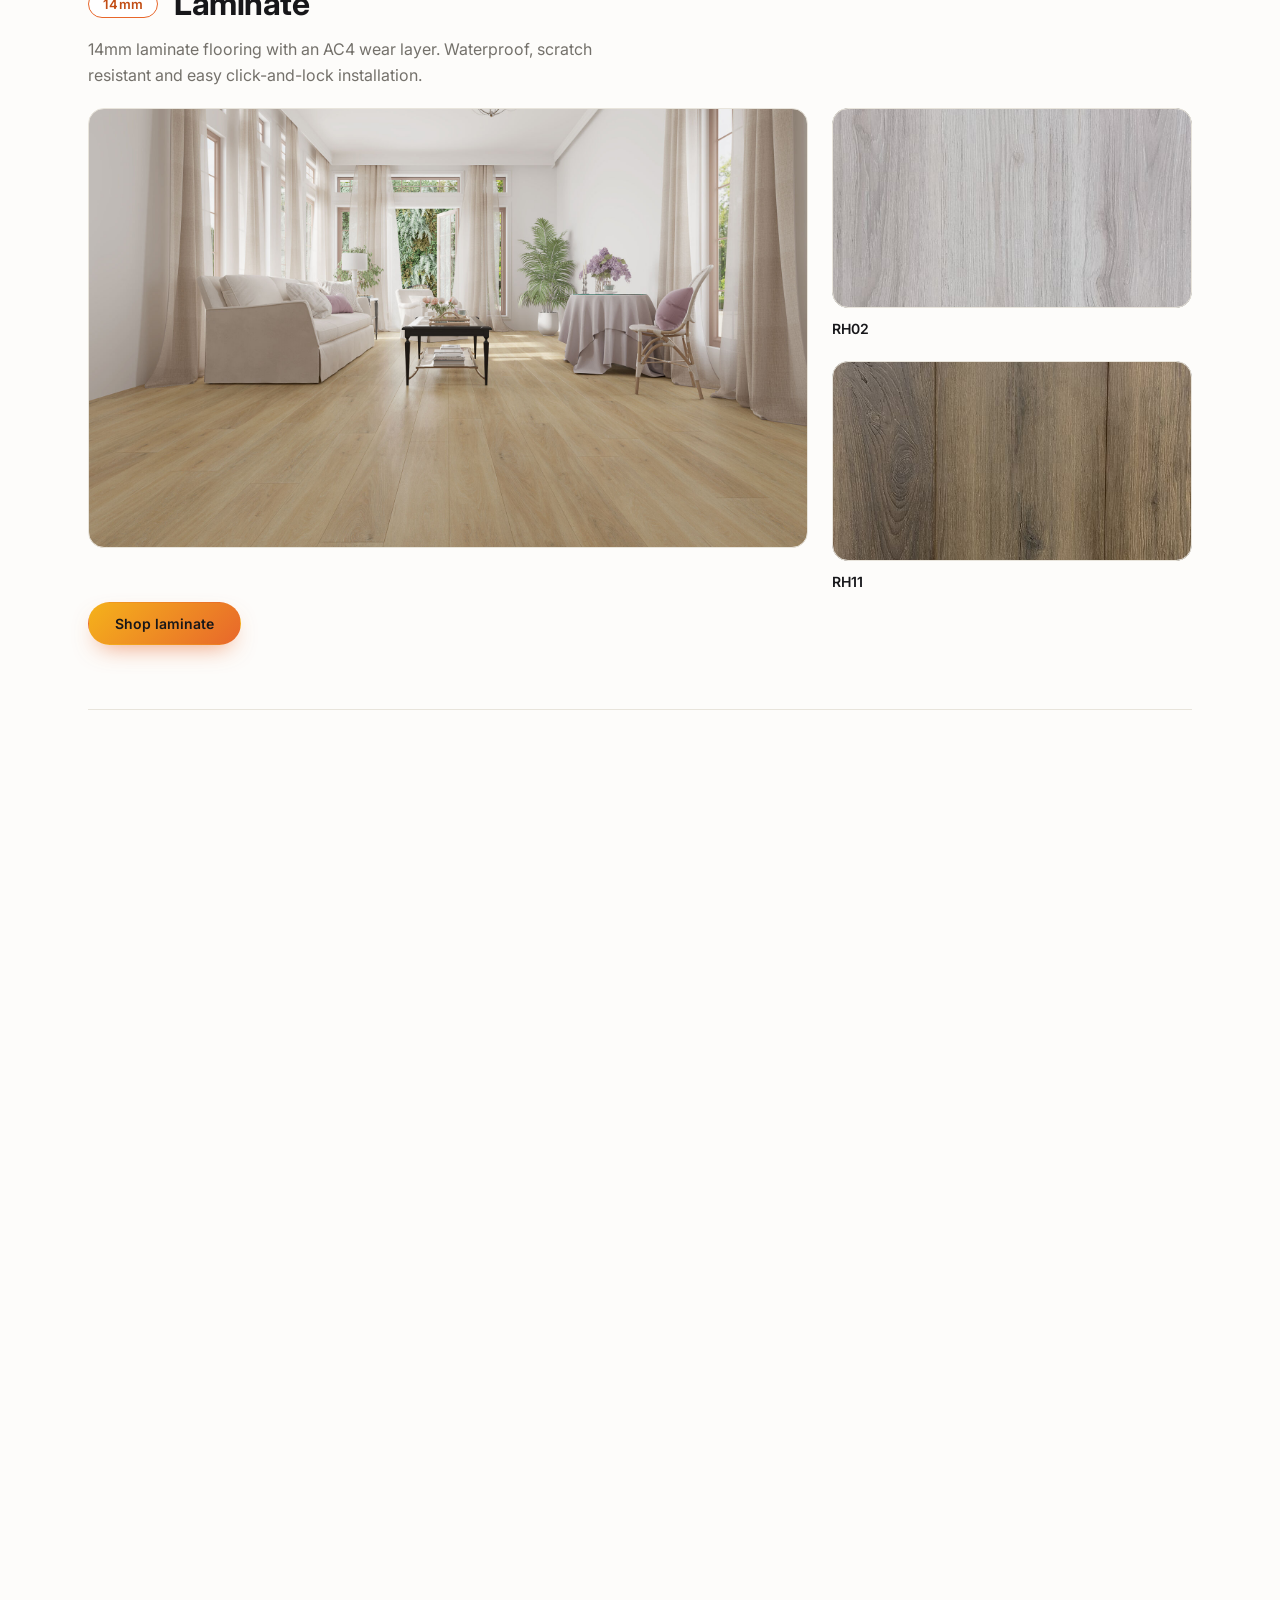
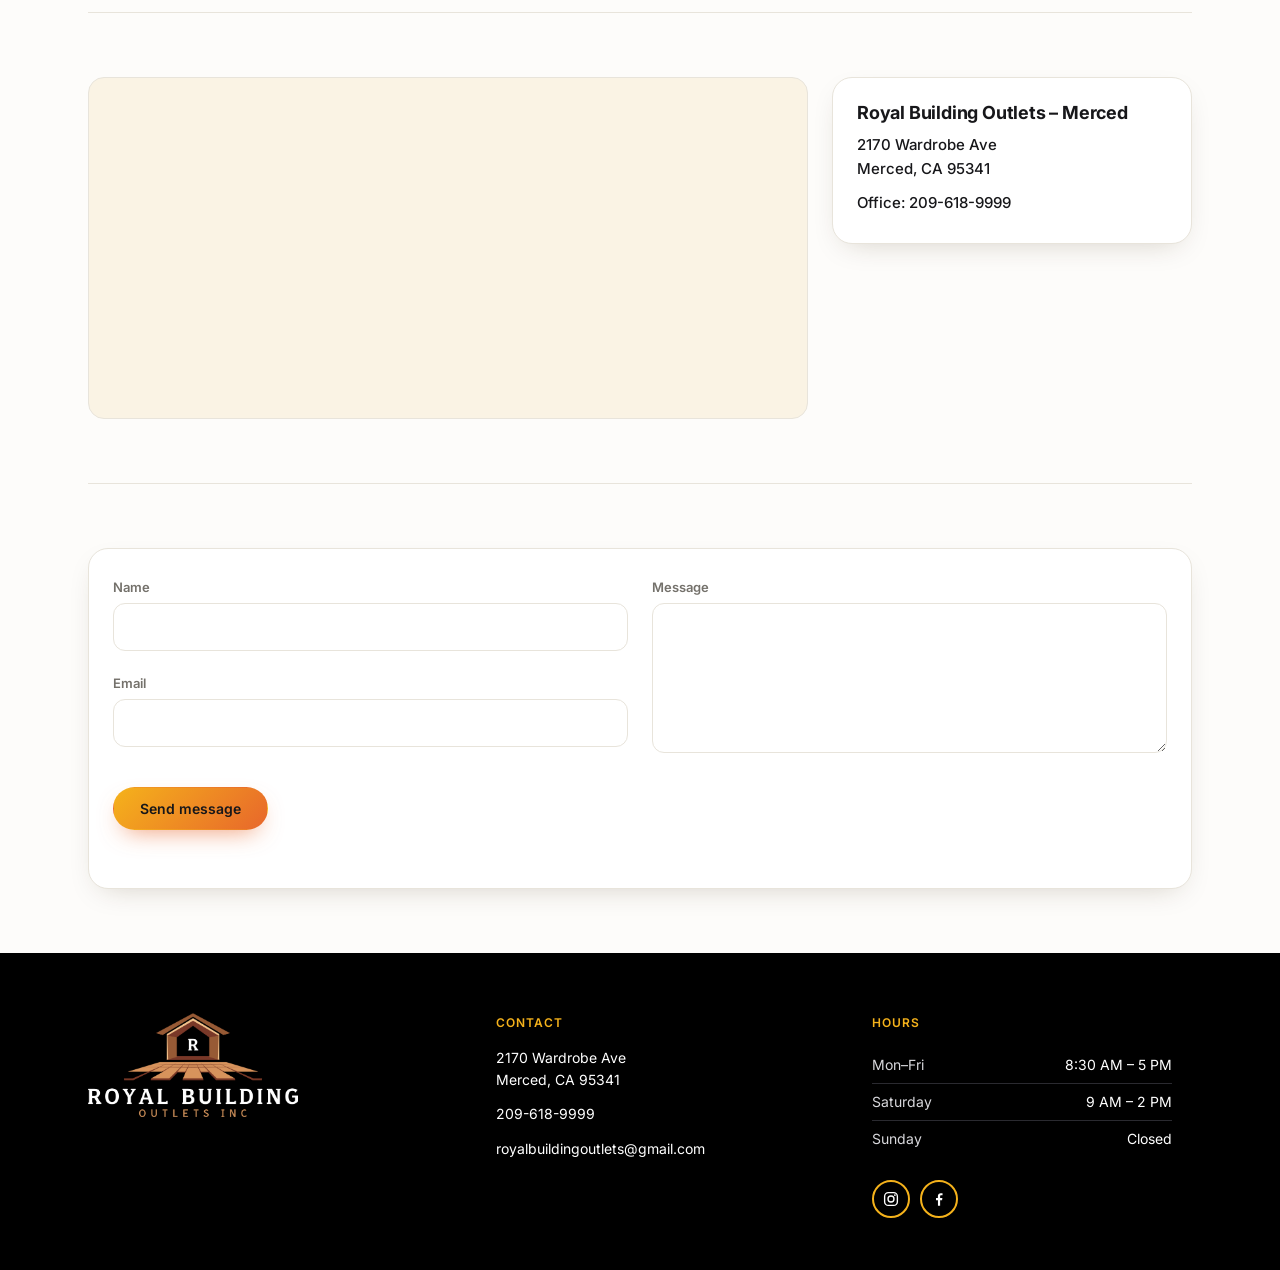
==== commit 7bc4ba3d: "Replace "Wireframe" page titles with company name Co-Authored-By: Claude Sonnet 5.5 <noreply@anthrop" ====
--- a/index.html
+++ b/index.html
@@ -1,6 +1,6 @@
 <!doctype html>
 <html><head><meta charset="utf-8"><meta name="viewport" content="width=device-width,initial-scale=1">
-<title>Wireframe - Home</title><link rel="stylesheet" href="style.css"><link rel="icon" type="image/png" href="images/Logo/Logo.png"></head><body>
+<title>Royal Building Outlets | Flooring, Cabinets & Countertops in Merced, CA</title><link rel="stylesheet" href="style.css"><link rel="icon" type="image/png" href="images/Logo/Logo.png"></head><body>
 
 <header><div class="wrap">
   <a class="logo" href="index.html"><img src="images/Logo/logo-light.png" alt="Royal Building Outlets Inc" width="1280" height="633"></a>
@@ -150,7 +150,7 @@
 <footer><div class="wrap"><div class="grid g3">
   <div><a class="logo" href="index.html"><img src="images/Logo/Logo.png" alt="Royal Building Outlets Inc" width="1280" height="633"></a></div>
   <div><div class="fcol"><h4>Contact</h4><a href="https://www.google.com/maps/search/?api=1&amp;query=2170+Wardrobe+Ave+Merced+CA+95341" target="_blank" rel="noopener">2170 Wardrobe Ave<br>Merced, CA 95341</a><a href="tel:+12096189999">209-618-9999</a><a href="mailto:royalbuildingoutlets@gmail.com">royalbuildingoutlets@gmail.com</a></div></div>
-  <div><div class="fcol"><h4>Hours</h4><div class="hrs"><span>Mon&ndash;Fri</span><span>8:30 AM &ndash; 5 PM</span></div><div class="hrs"><span>Saturday</span><span>9 AM &ndash; 2 PM</span></div><div class="hrs"><span>Sunday</span><span>Closed</span></div></div><span class="social"><a href="#" aria-label="Instagram"><svg viewBox="0 0 24 24" aria-hidden="true"><rect x="3.5" y="3.5" width="17" height="17" rx="5" fill="none" stroke="currentColor" stroke-width="1.8"/><circle cx="12" cy="12" r="4" fill="none" stroke="currentColor" stroke-width="1.8"/><circle cx="17.2" cy="6.8" r="1.2" fill="currentColor"/></svg></a><a href="https://www.facebook.com/people/Royal-Build/pfbid0Puxi76APLGJigcukLMW54oCZdmjU9fzhBERXR9j2Nn4Rtbv2d5swnHq3gfGUP66rl/" target="_blank" rel="noopener" aria-label="Facebook"><svg viewBox="0 0 24 24" aria-hidden="true"><path fill="currentColor" d="M13.5 21v-7.5h2.6l.4-3h-3V8.6c0-.9.3-1.5 1.6-1.5h1.6V4.4c-.3 0-1.2-.1-2.3-.1-2.3 0-3.9 1.4-3.9 4v2.2H8v3h2.6V21h2.9z"/></svg></a></span></div>
+  <div><div class="fcol"><h4>Hours</h4><div class="hrs"><span>Mon&ndash;Fri</span><span>8:30 AM &ndash; 5 PM</span></div><div class="hrs"><span>Saturday</span><span>9 AM &ndash; 2 PM</span></div><div class="hrs"><span>Sunday</span><span>Closed</span></div></div><span class="social"><a href="https://www.instagram.com/royalbuildingoutlets/" target="_blank" rel="noopener" aria-label="Instagram"><svg viewBox="0 0 24 24" aria-hidden="true"><rect x="3.5" y="3.5" width="17" height="17" rx="5" fill="none" stroke="currentColor" stroke-width="1.8"/><circle cx="12" cy="12" r="4" fill="none" stroke="currentColor" stroke-width="1.8"/><circle cx="17.2" cy="6.8" r="1.2" fill="currentColor"/></svg></a><a href="https://www.facebook.com/people/Royal-Build/pfbid0Puxi76APLGJigcukLMW54oCZdmjU9fzhBERXR9j2Nn4Rtbv2d5swnHq3gfGUP66rl/" target="_blank" rel="noopener" aria-label="Facebook"><svg viewBox="0 0 24 24" aria-hidden="true"><path fill="currentColor" d="M13.5 21v-7.5h2.6l.4-3h-3V8.6c0-.9.3-1.5 1.6-1.5h1.6V4.4c-.3 0-1.2-.1-2.3-.1-2.3 0-3.9 1.4-3.9 4v2.2H8v3h2.6V21h2.9z"/></svg></a></span></div>
 </div></div></footer>
 
 <a class="chat" href="contact.html" aria-label="Send us a message"></a>
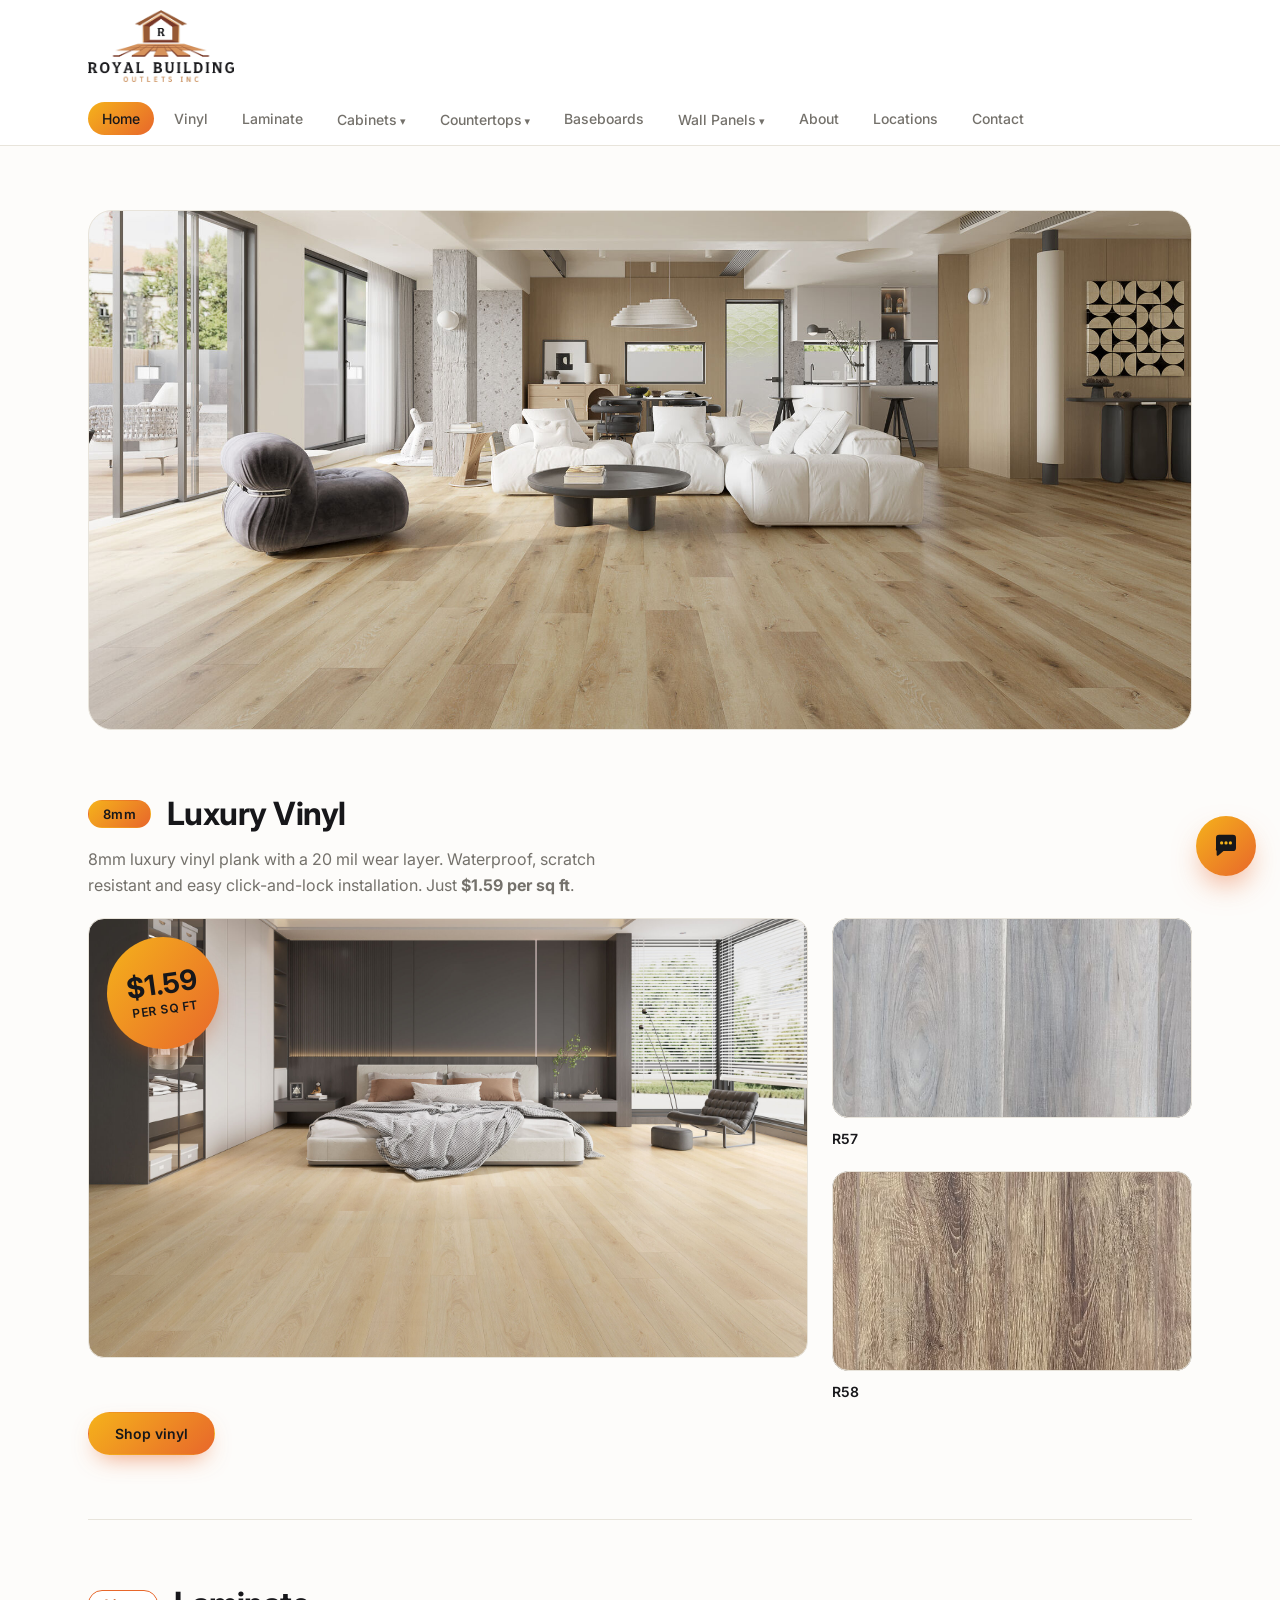
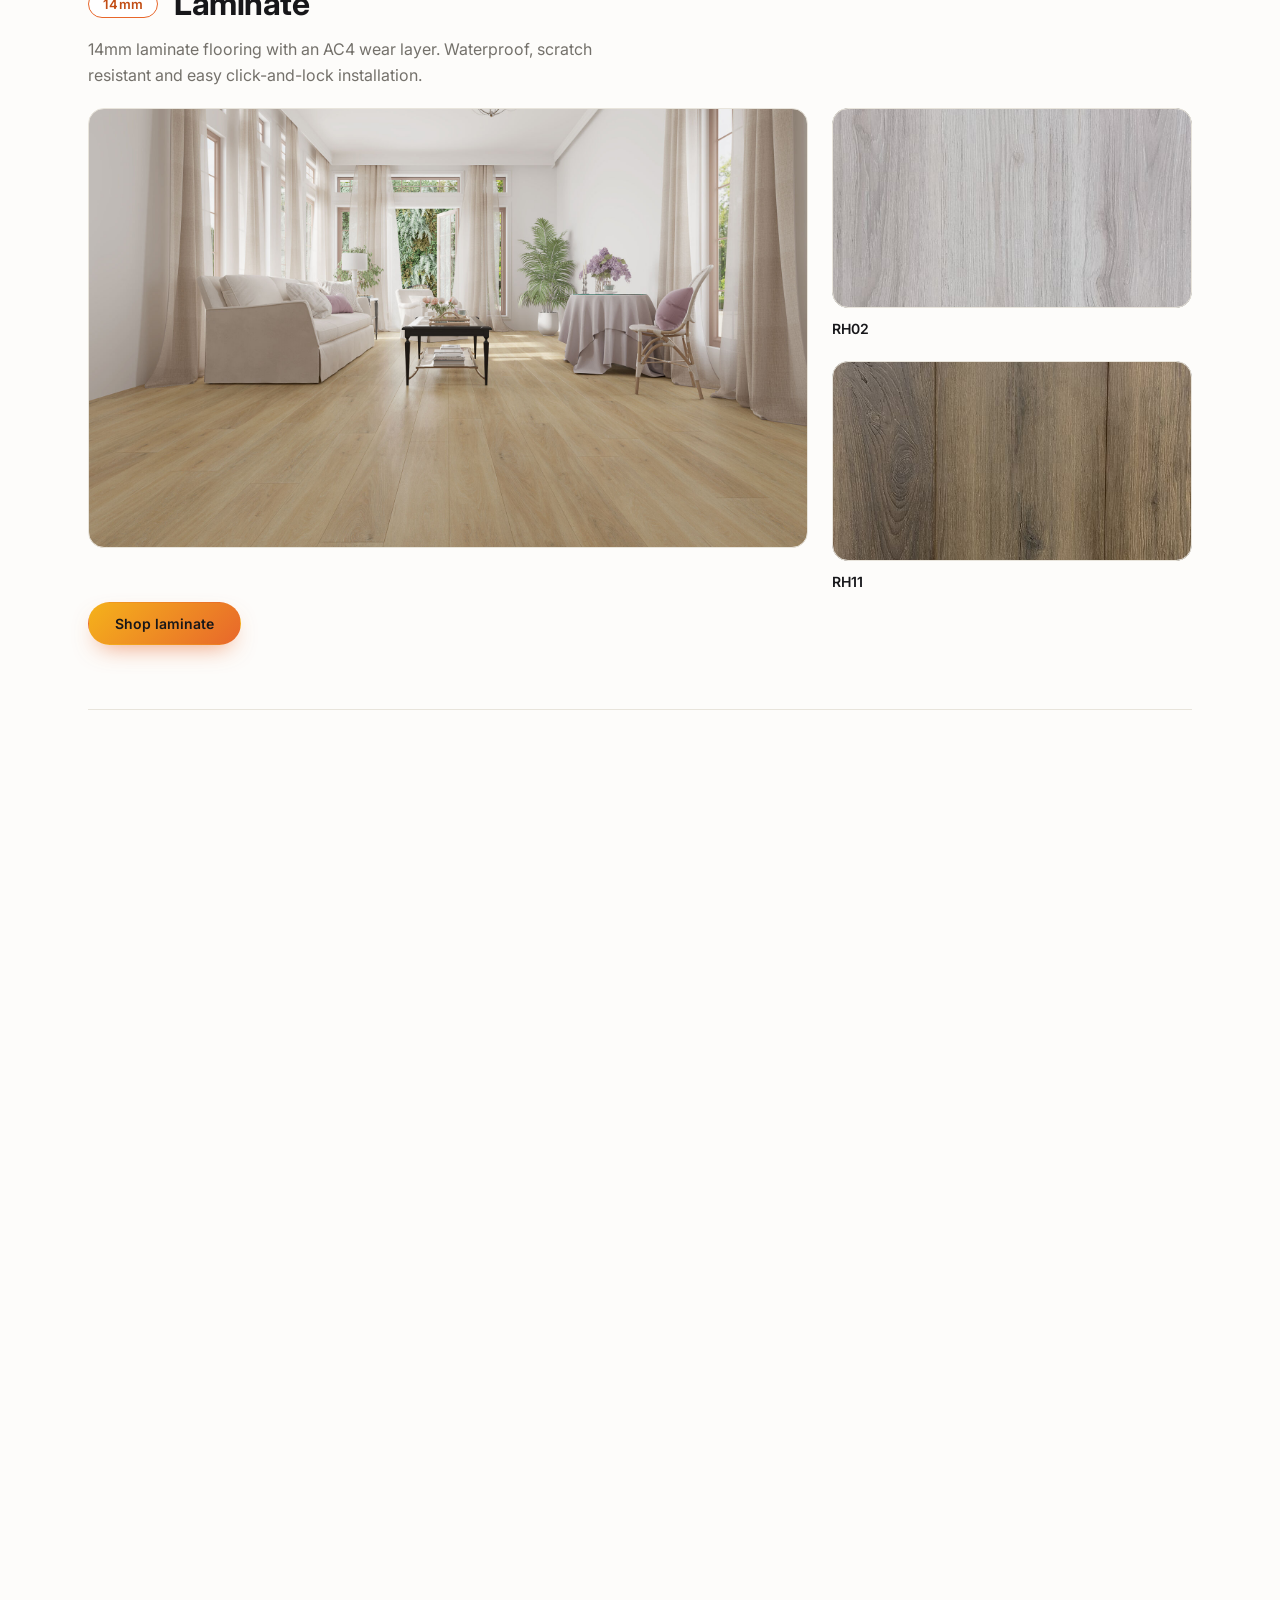
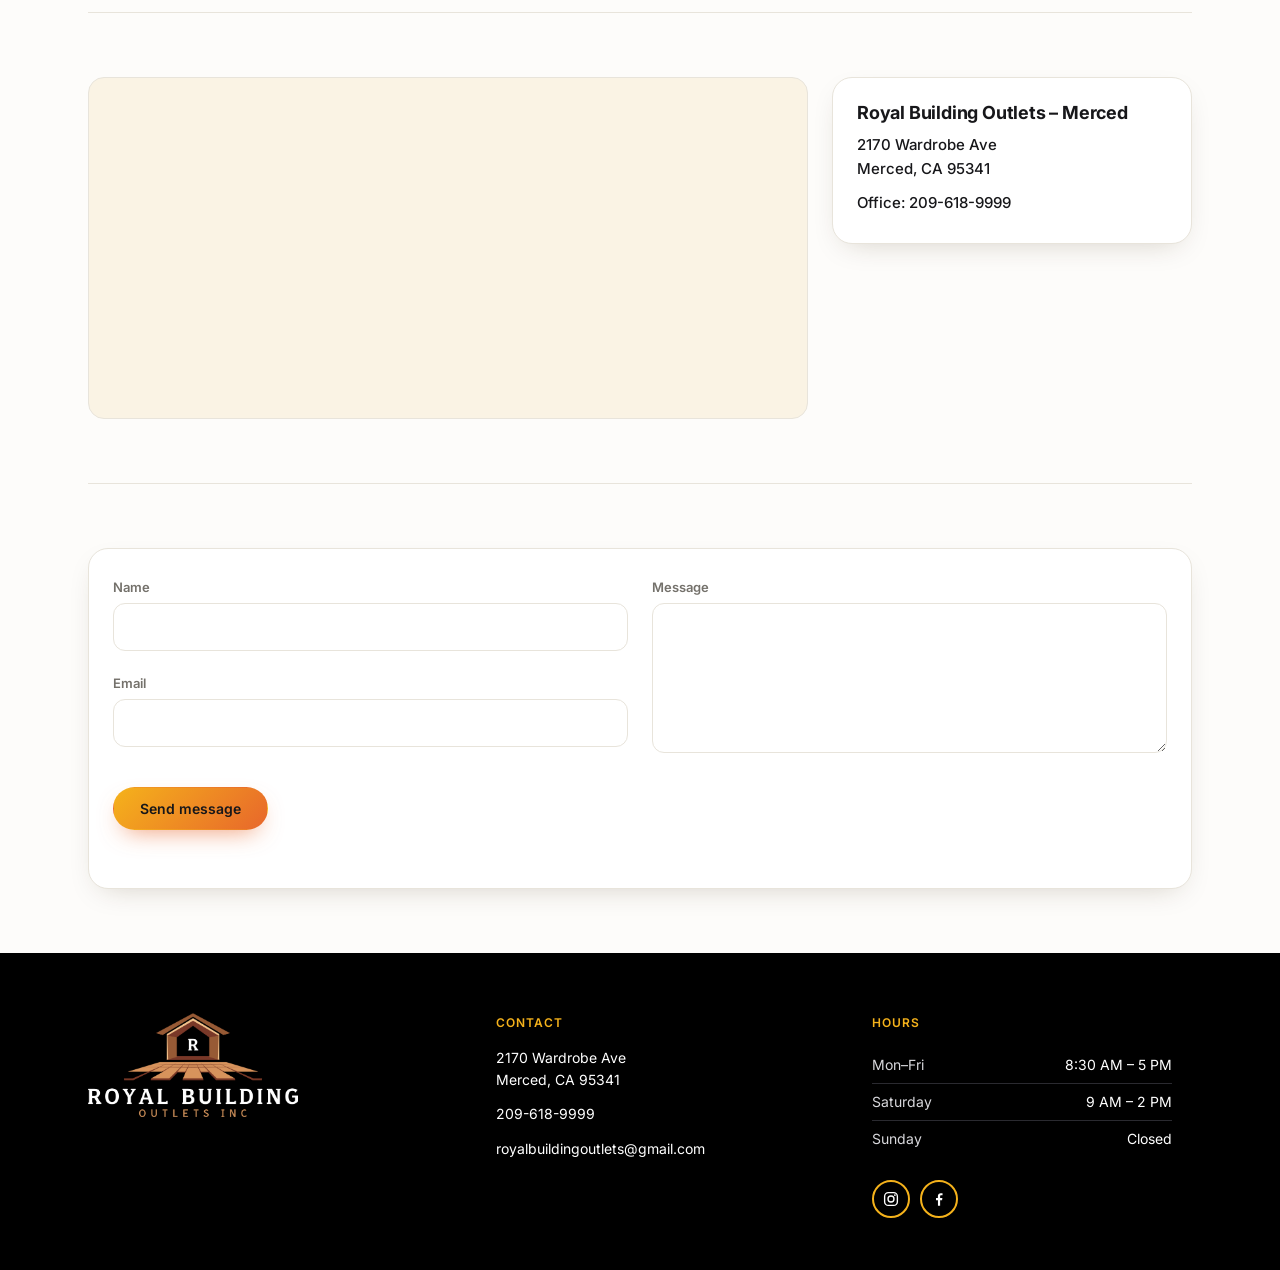
==== commit b389630a: "Vinyl: show $1.59/sq ft price on vinyl and home pages; tighter flooring crops Co-Authored-By: Claude" ====
--- a/index.html
+++ b/index.html
@@ -49,9 +49,9 @@
   <section>
     <!-- LUXURY VINYL: featured, large -->
     <div class="head"><span class="tag solid">8mm</span><h2 class="sec-title">Luxury Vinyl</h2></div>
-    <p class="sec-text">8mm luxury vinyl plank with a 20 mil wear layer. Waterproof, scratch resistant and easy click-and-lock installation.</p>
+    <p class="sec-text">8mm luxury vinyl plank with a 20 mil wear layer. Waterproof, scratch resistant and easy click-and-lock installation. Just <b>$1.59 per sq ft</b>.</p>
     <div class="feature">
-      <div class="card"><div class="img xl photo" role="img" aria-label="Bedroom with light oak plank flooring" style="background-image:url('images/Cata/web/room-02.jpg')"></div></div>
+      <div class="card"><div class="img xl photo" role="img" aria-label="Bedroom with light oak plank flooring" style="background-image:url('images/Cata/web/room-02.jpg')"><span class="price-sticker" aria-label="$1.59 per square foot"><span class="amt">$1.59</span><span class="per">per sq ft</span></span></div></div>
       <div class="grid" style="gap:24px">
         <div class="card"><div class="img med photo" role="img" aria-label="Vinyl plank R57 close-up" style="background-image:url('images/Flooring/web/R57.jpg')"></div><div class="pfname">R57</div></div>
         <div class="card"><div class="img med photo" role="img" aria-label="Vinyl plank R58 close-up" style="background-image:url('images/Flooring/web/R58.jpg')"></div><div class="pfname">R58</div></div>
--- a/style.css
+++ b/style.css
@@ -409,3 +409,24 @@
 .colorgrid .card.soon { cursor: default; opacity: .75; }
 .colorgrid .card.soon .img { background: repeating-linear-gradient(135deg, var(--surface2) 0 14px, var(--surface) 14px 28px); }
 .colorgrid .card.soon .img::after { display: none; }
+
+/* locations: swipeable store photos */
+.gallery { position: relative; }
+.gal-track { display: flex; overflow-x: auto; scroll-snap-type: x mandatory; scrollbar-width: none; border-radius: var(--r); }
+.gal-track::-webkit-scrollbar { display: none; }
+.gal-track .img { flex: 0 0 100%; scroll-snap-align: start; min-height: 0; aspect-ratio: 16 / 9; border-radius: 0; }
+.gal-btn { position: absolute; top: calc(50% - 22px); width: 40px; height: 40px; border-radius: 50%; border: 0; background: rgba(255,255,255,.9); color: #17171a; font-size: 26px; line-height: 1; cursor: pointer; box-shadow: 0 4px 14px rgba(0,0,0,.25); }
+.gal-btn.prev { left: 10px; } .gal-btn.next { right: 10px; }
+.gal-btn:disabled { opacity: 0; pointer-events: none; }
+.gal-dots { display: flex; justify-content: center; gap: 8px; margin-top: 12px; }
+.gal-dots button { width: 9px; height: 9px; padding: 0; border-radius: 50%; border: 0; background: var(--border); cursor: pointer; }
+.gal-dots button.on { background: var(--orange); }
+/* vinyl price: block in the product panel, sticker on the home page photo */
+.price { display: flex; align-items: baseline; gap: 10px; flex-wrap: wrap; margin: 16px 0 4px; padding: 14px 18px; border-radius: 14px; background: var(--tint); border: 1px solid rgba(245,178,27,.45); }
+.price .amt { font-size: 38px; font-weight: 700; line-height: 1; letter-spacing: -.5px; background: var(--grad); -webkit-background-clip: text; background-clip: text; color: transparent; }
+.price .per { font-size: 15px; font-weight: 600; color: var(--text); }
+.price .note { flex-basis: 100%; font-size: 13px; color: var(--muted); }
+.price-sticker { position: absolute; top: 18px; left: 18px; z-index: 2; display: flex; flex-direction: column; align-items: center; justify-content: center; width: 112px; height: 112px; border-radius: 50%; background: var(--grad); color: #17171a; box-shadow: 0 12px 26px -10px rgba(194,77,20,.55); transform: rotate(-8deg); text-align: center; }
+.price-sticker .amt { font-size: 28px; font-weight: 700; line-height: 1; }
+.price-sticker .per { font-size: 12px; font-weight: 600; margin-top: 4px; text-transform: uppercase; letter-spacing: .6px; }
+@media (max-width: 760px) { .price-sticker { width: 88px; height: 88px; top: 12px; left: 12px; } .price-sticker .amt { font-size: 22px; } .price .amt { font-size: 32px; } }
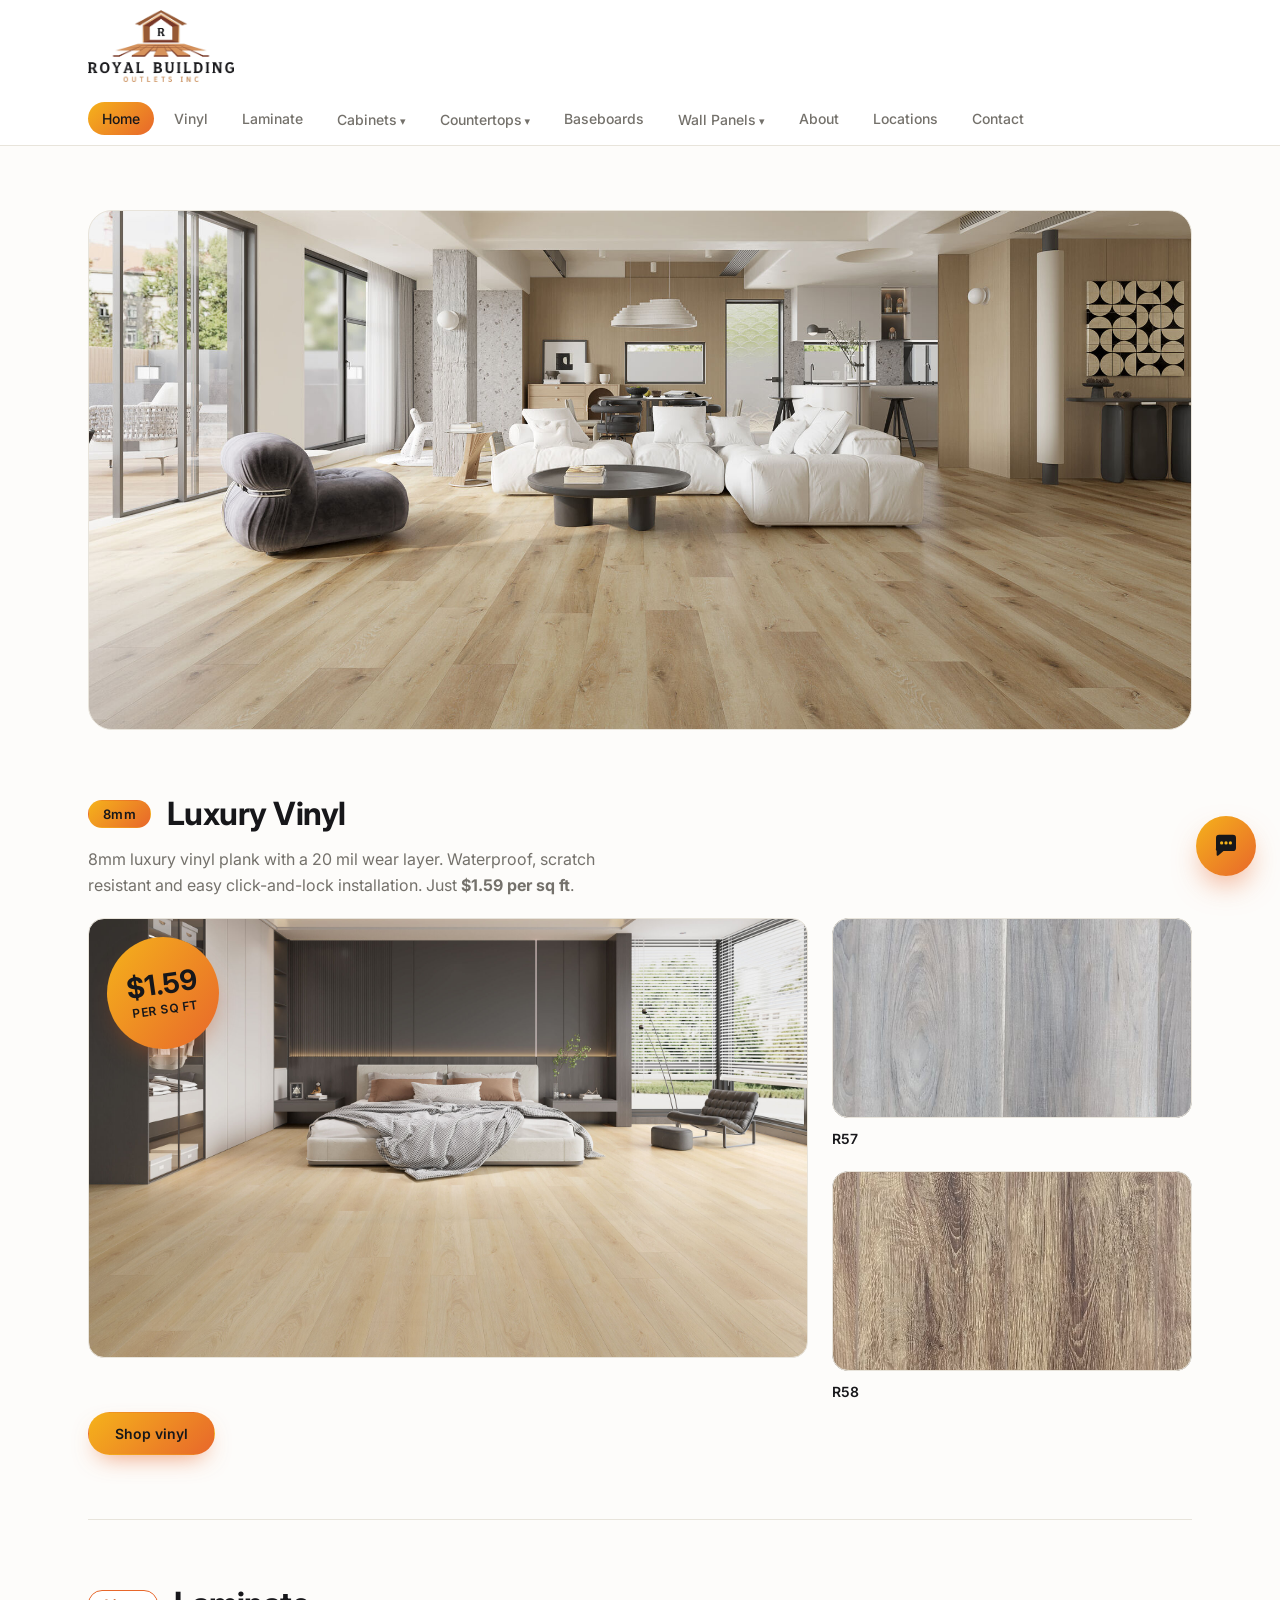
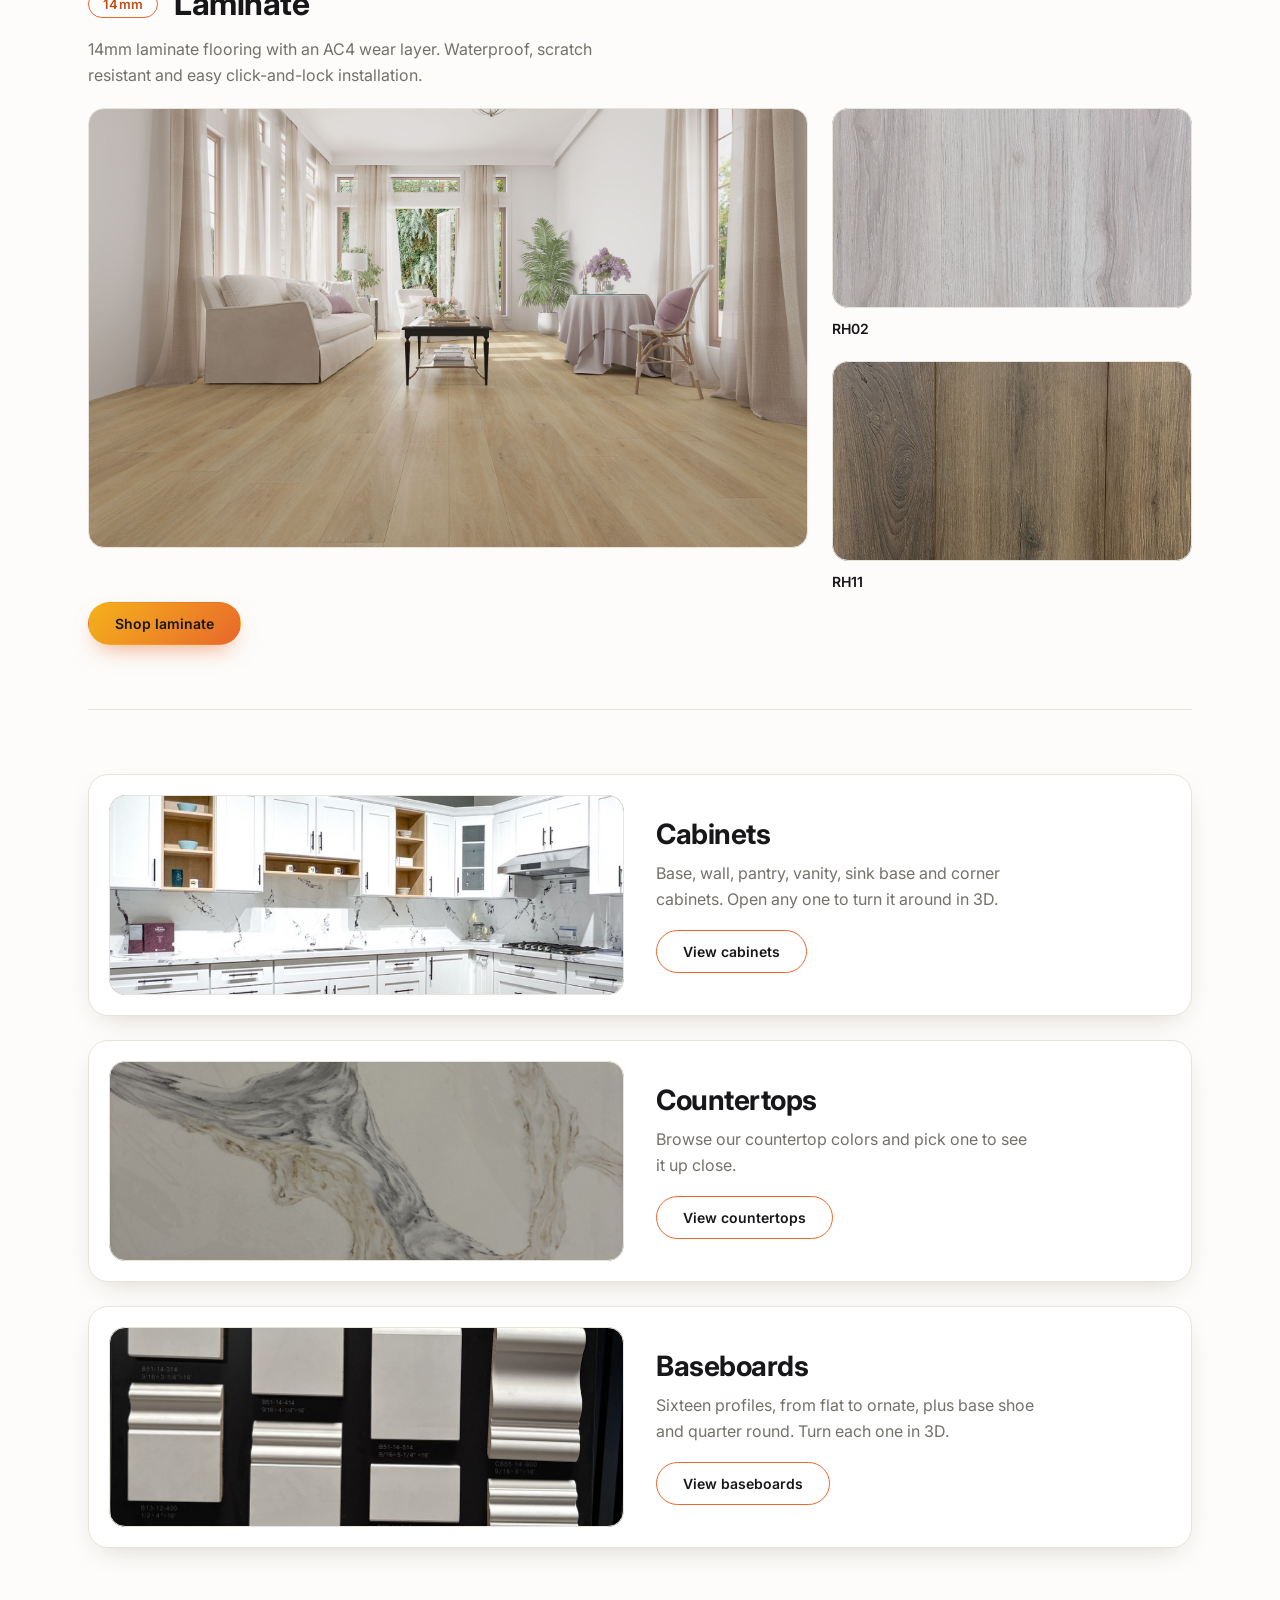
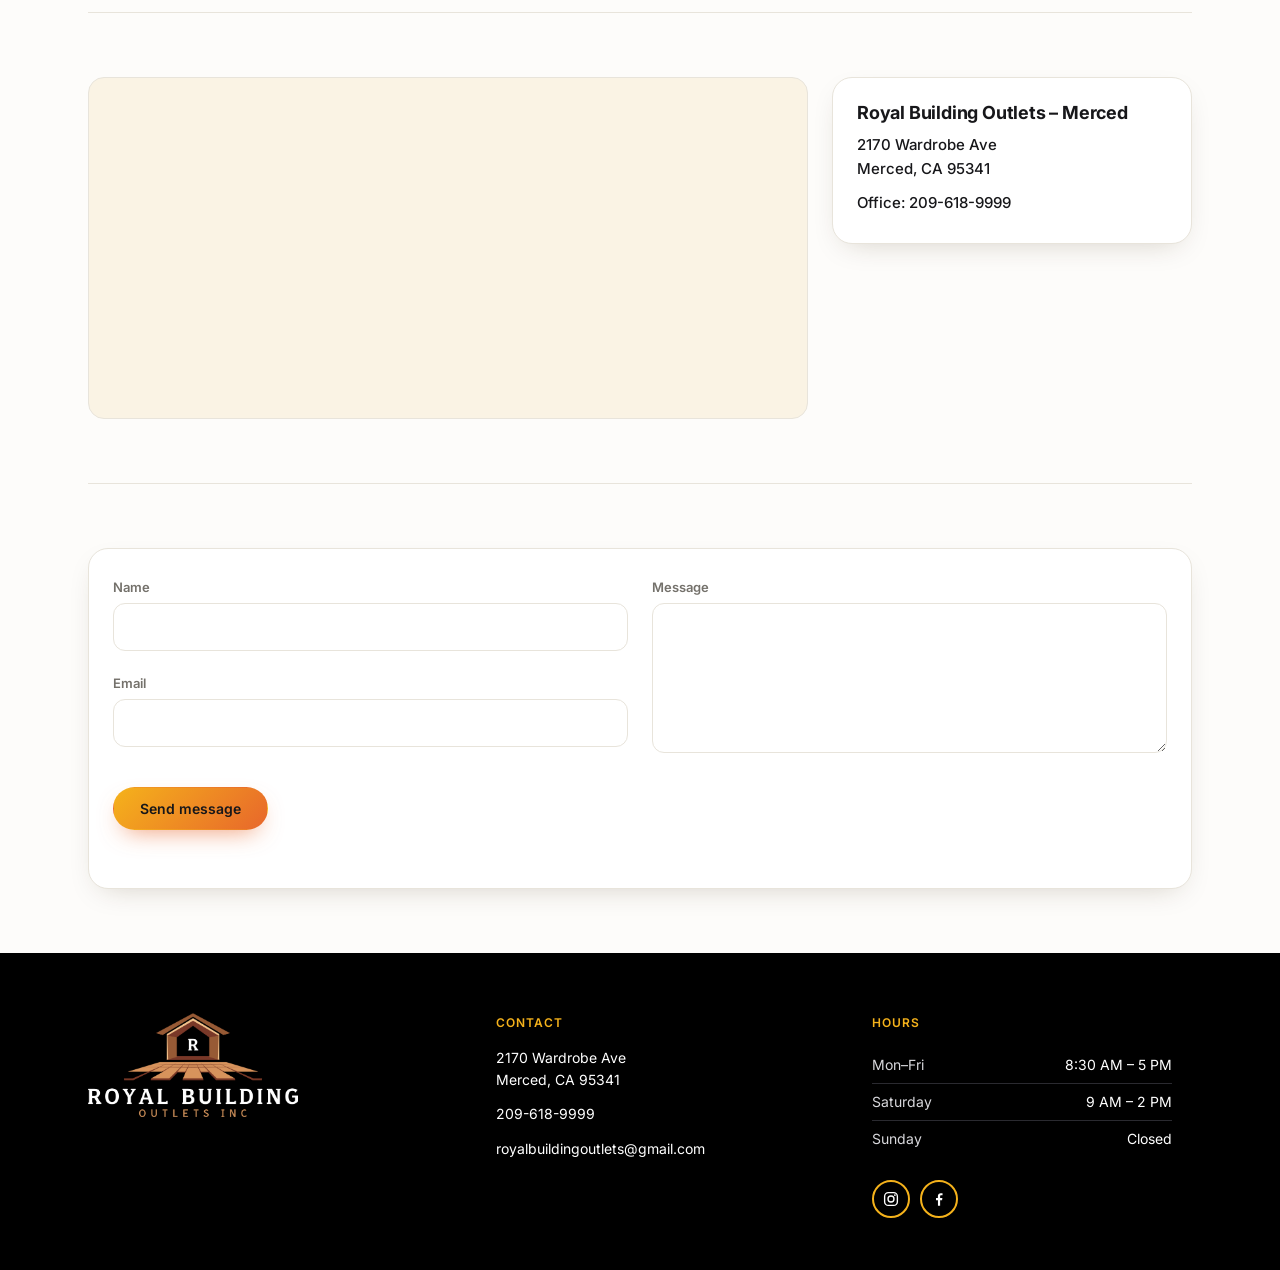
==== commit c896c52f: "Home page color swatches link to that color on the vinyl and laminate pages Co-Authored-By: Claude O" ====
--- a/index.html
+++ b/index.html
@@ -53,8 +53,8 @@
     <div class="feature">
       <div class="card"><div class="img xl photo" role="img" aria-label="Bedroom with light oak plank flooring" style="background-image:url('images/Cata/web/room-02.jpg')"><span class="price-sticker" aria-label="$1.59 per square foot"><span class="amt">$1.59</span><span class="per">per sq ft</span></span></div></div>
       <div class="grid" style="gap:24px">
-        <div class="card"><div class="img med photo" role="img" aria-label="Vinyl plank R57 close-up" style="background-image:url('images/Flooring/web/R57.jpg')"></div><div class="pfname">R57</div></div>
-        <div class="card"><div class="img med photo" role="img" aria-label="Vinyl plank R58 close-up" style="background-image:url('images/Flooring/web/R58.jpg')"></div><div class="pfname">R58</div></div>
+        <a class="card swatch-link" href="vinyl.html#R57" aria-label="See vinyl color R57"><div class="img med photo" role="img" aria-label="Vinyl plank R57 close-up" style="background-image:url('images/Flooring/web/R57.jpg')"></div><div class="pfname">R57</div></a>
+        <a class="card swatch-link" href="vinyl.html#R58" aria-label="See vinyl color R58"><div class="img med photo" role="img" aria-label="Vinyl plank R58 close-up" style="background-image:url('images/Flooring/web/R58.jpg')"></div><div class="pfname">R58</div></a>
       </div>
     </div>
     <a href="vinyl.html" class="btn solid txt">Shop vinyl</a>
@@ -69,8 +69,8 @@
     <div class="feature">
       <div class="card"><div class="img xl photo" role="img" aria-label="Bright living room with warm plank flooring" style="background-image:url('images/Cata/web/room-05.jpg')"></div></div>
       <div class="grid" style="gap:24px">
-        <div class="card"><div class="img med photo" role="img" aria-label="Laminate RH02 close-up" style="background-image:url('images/Flooring/web/RH02.jpg')"></div><div class="pfname">RH02</div></div>
-        <div class="card"><div class="img med photo" role="img" aria-label="Laminate RH11 close-up" style="background-image:url('images/Flooring/web/RH11.jpg')"></div><div class="pfname">RH11</div></div>
+        <a class="card swatch-link" href="laminate.html#RH02" aria-label="See laminate color RH02"><div class="img med photo" role="img" aria-label="Laminate RH02 close-up" style="background-image:url('images/Flooring/web/RH02.jpg')"></div><div class="pfname">RH02</div></a>
+        <a class="card swatch-link" href="laminate.html#RH11" aria-label="See laminate color RH11"><div class="img med photo" role="img" aria-label="Laminate RH11 close-up" style="background-image:url('images/Flooring/web/RH11.jpg')"></div><div class="pfname">RH11</div></a>
       </div>
     </div>
     <a href="laminate.html" class="btn solid txt">Shop laminate</a>
--- a/style.css
+++ b/style.css
@@ -430,3 +430,8 @@
 .price-sticker .amt { font-size: 28px; font-weight: 700; line-height: 1; }
 .price-sticker .per { font-size: 12px; font-weight: 600; margin-top: 4px; text-transform: uppercase; letter-spacing: .6px; }
 @media (max-width: 760px) { .price-sticker { width: 88px; height: 88px; top: 12px; left: 12px; } .price-sticker .amt { font-size: 22px; } .price .amt { font-size: 32px; } }
+/* home page colour swatches link to that colour on its flooring page */
+a.swatch-link { display: block; color: inherit; text-decoration: none; cursor: pointer; }
+a.swatch-link .img { transition: transform .3s ease, box-shadow .3s ease; }
+a.swatch-link:hover .img { transform: translateY(-4px); box-shadow: 0 0 0 3px var(--bg), 0 0 0 5px var(--orange); }
+a.swatch-link:hover .pfname { color: var(--orange-deep); }
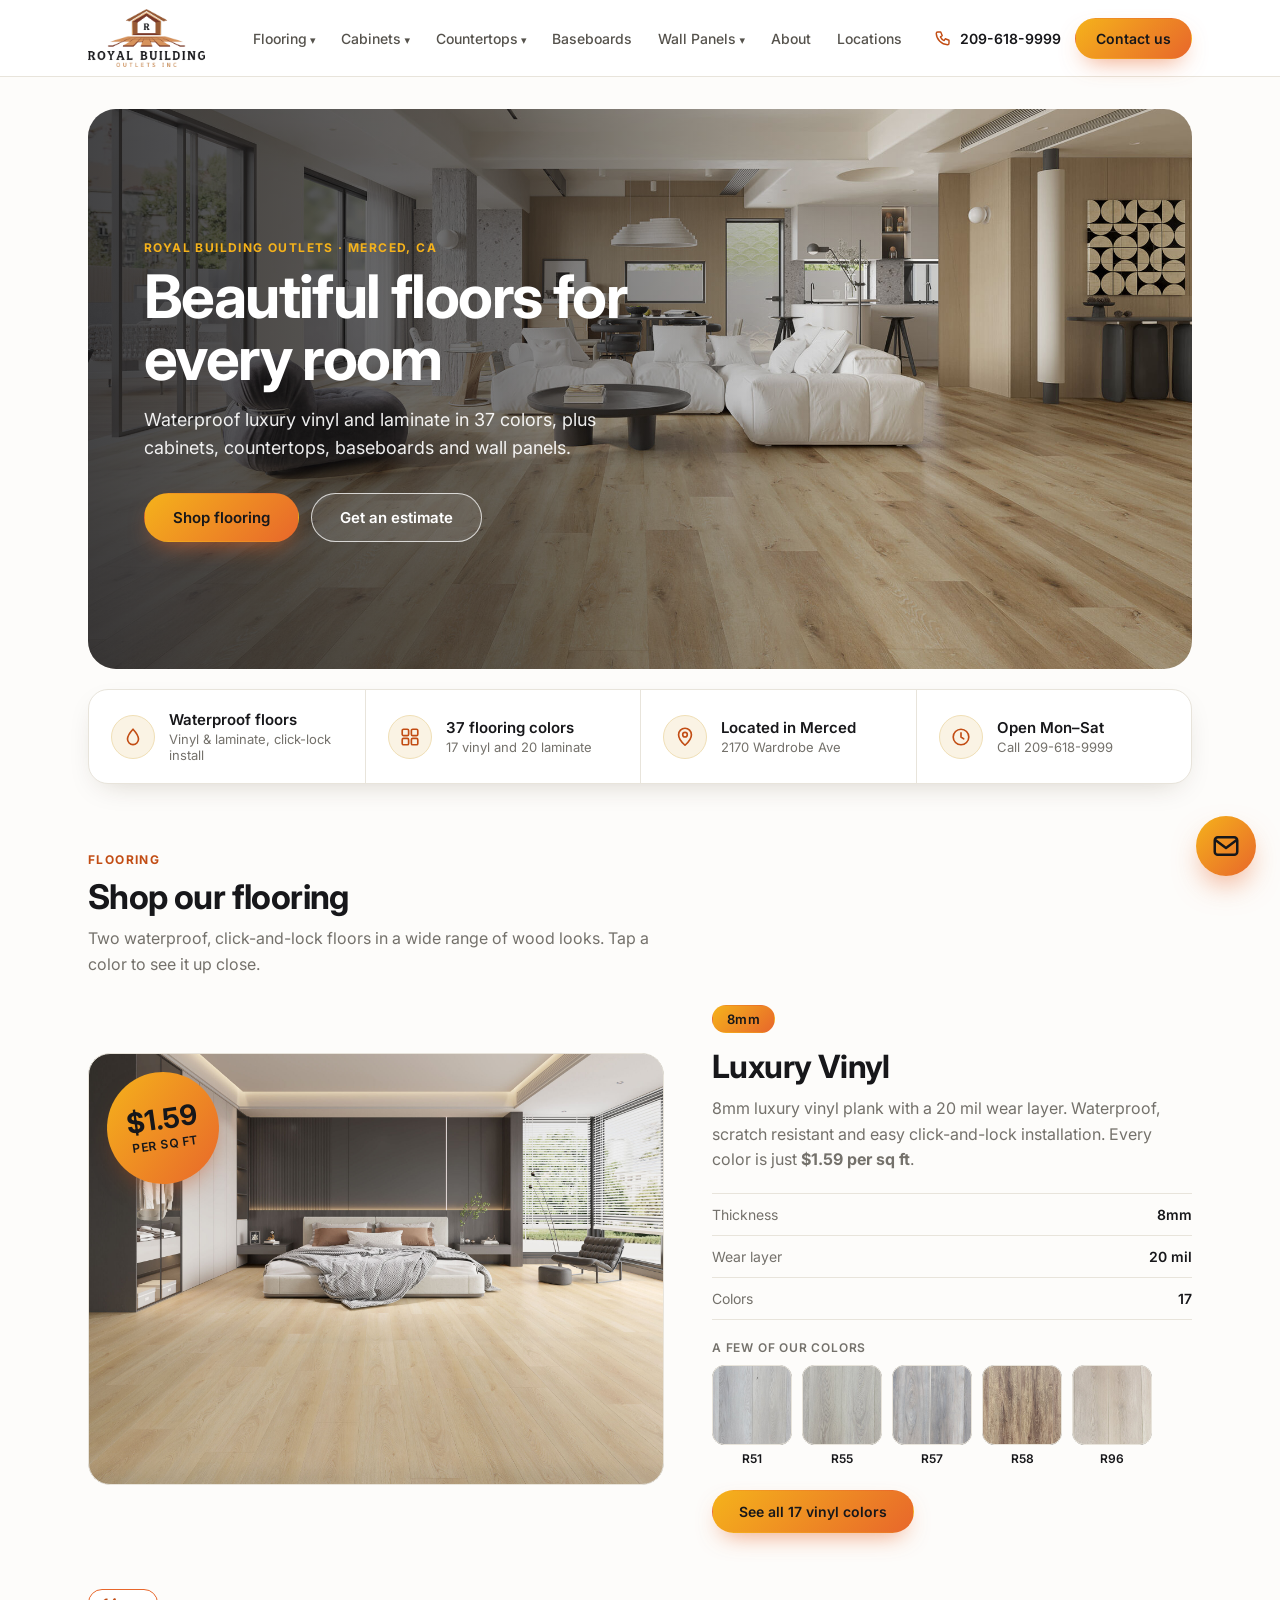
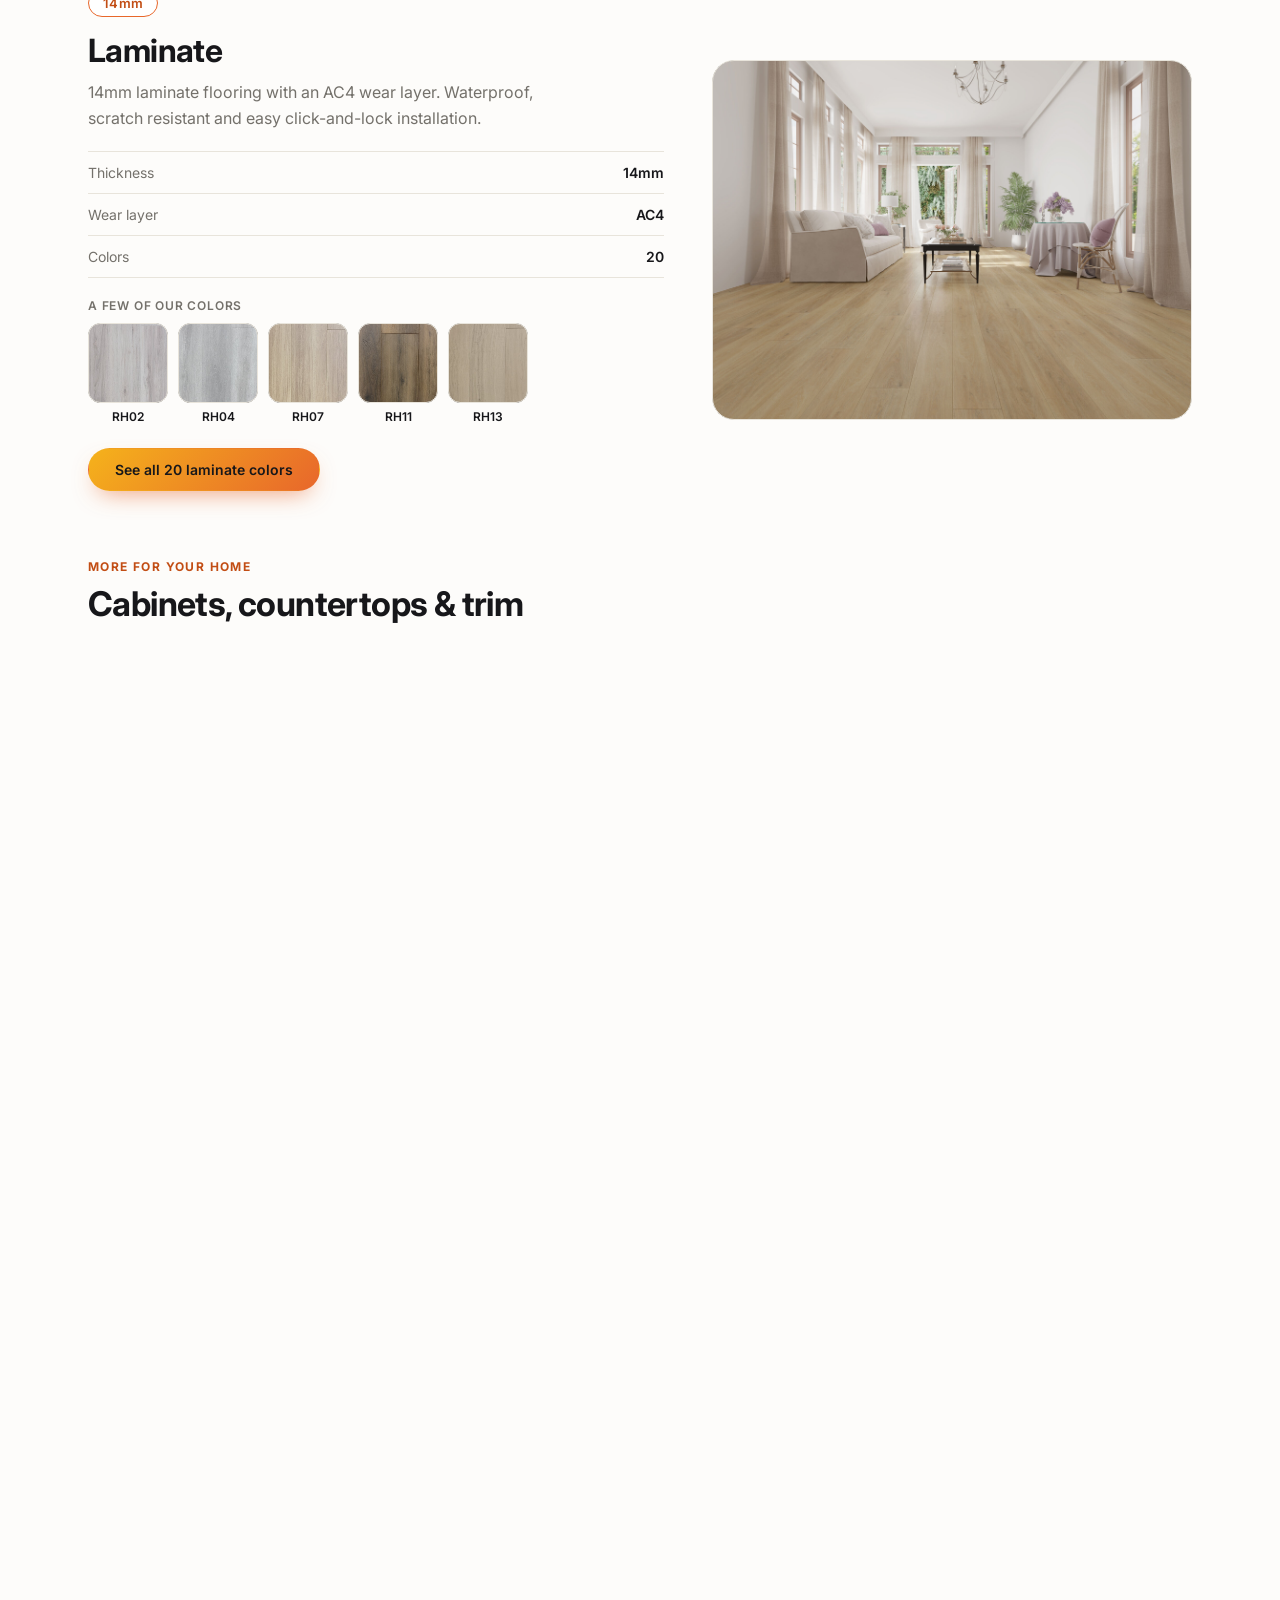
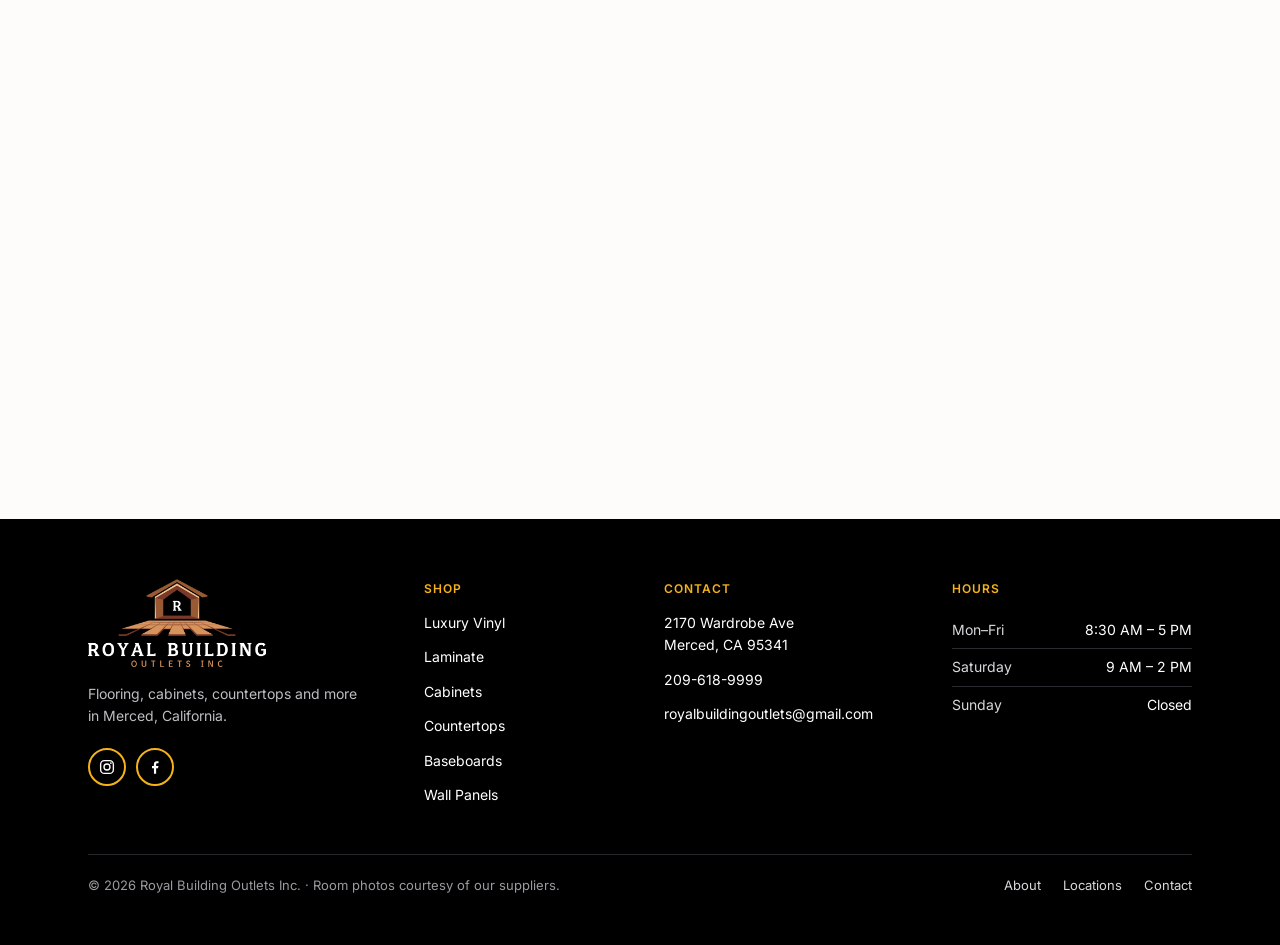
==== commit efa4e9f2: "Site refresh: navigation, page layouts, phone menu, SEO - One-row header with Flooring menu, phone n" ====
--- a/index.html
+++ b/index.html
@@ -1,15 +1,29 @@
 <!doctype html>
-<html><head><meta charset="utf-8"><meta name="viewport" content="width=device-width,initial-scale=1">
-<title>Royal Building Outlets | Flooring, Cabinets & Countertops in Merced, CA</title><link rel="stylesheet" href="style.css"><link rel="icon" type="image/png" href="images/Logo/Logo.png"></head><body>
-
-<header><div class="wrap">
+<html lang="en"><head><meta charset="utf-8"><meta name="viewport" content="width=device-width,initial-scale=1">
+<title>Royal Building Outlets | Flooring, Cabinets &amp; Countertops in Merced, CA</title>
+<meta name="description" content="Royal Building Outlets in Merced, CA: waterproof luxury vinyl and laminate flooring, kitchen and bath cabinets, quartz countertops, baseboards and wall panels. Visit our store in Merced or get an estimate.">
+<link rel="canonical" href="https://www.royalbuildingoutlets.com/">
+<meta property="og:type" content="website"><meta property="og:site_name" content="Royal Building Outlets">
+<meta property="og:title" content="Royal Building Outlets | Flooring, Cabinets &amp; Countertops in Merced, CA"><meta property="og:description" content="Royal Building Outlets in Merced, CA: waterproof luxury vinyl and laminate flooring, kitchen and bath cabinets, quartz countertops, baseboards and wall panels. Visit our store in Merced or get an estimate.">
+<meta property="og:url" content="https://www.royalbuildingoutlets.com/"><meta property="og:image" content="https://www.royalbuildingoutlets.com/images/Cata/web/room-07.jpg">
+<meta name="theme-color" content="#ffffff">
+<link rel="preconnect" href="https://fonts.googleapis.com"><link rel="preconnect" href="https://fonts.gstatic.com" crossorigin>
+<link rel="stylesheet" href="https://fonts.googleapis.com/css2?family=Inter:wght@400;500;600;700&amp;display=swap">
+<link rel="stylesheet" href="style.css"><link rel="icon" type="image/png" href="images/Logo/Logo.png"></head><body>
+
+<a class="skip" href="#main">Skip to content</a>
+<header><div class="wrap hwrap">
   <a class="logo" href="index.html"><img src="images/Logo/logo-light.png" alt="Royal Building Outlets Inc" width="1280" height="633"></a>
-  <nav>
-    <a class="here" href="index.html">Home</a>
-    <a href="vinyl.html">Vinyl</a>
-    <a href="laminate.html">Laminate</a>
-    <div class="dd">
-      <a href="cabinets.html">Cabinets</a>
+  <nav id="mainnav" aria-label="Main">
+    <div class="dd">
+      <a href="index.html#flooring">Flooring</a><button type="button" class="dd-toggle" aria-expanded="false" aria-label="Show flooring pages"></button>
+      <div class="menu">
+        <a href="vinyl.html"><b>Luxury Vinyl</b><span>8mm &middot; 20 mil wear layer &middot; $1.59/sq ft</span></a>
+        <a href="laminate.html"><b>Laminate</b><span>14mm &middot; AC4 wear layer</span></a>
+      </div>
+    </div>
+    <div class="dd">
+      <a href="cabinets.html">Cabinets</a><button type="button" class="dd-toggle" aria-expanded="false" aria-label="Show cabinets pages"></button>
       <div class="menu">
         <a href="cabinets.html#base">Base</a>
         <a href="cabinets.html#wall">Wall</a>
@@ -20,7 +34,7 @@
       </div>
     </div>
     <div class="dd">
-      <a href="countertops.html">Countertops</a>
+      <a href="countertops.html">Countertops</a><button type="button" class="dd-toggle" aria-expanded="false" aria-label="Show countertops pages"></button>
       <div class="menu">
         <a href="countertops.html#countertops">Countertops</a>
         <a href="countertops.html#islands">Islands</a>
@@ -28,7 +42,7 @@
     </div>
     <a href="baseboards.html">Baseboards</a>
     <div class="dd">
-      <a href="wall-panels.html">Wall Panels</a>
+      <a href="wall-panels.html">Wall Panels</a><button type="button" class="dd-toggle" aria-expanded="false" aria-label="Show wall panels pages"></button>
       <div class="menu">
         <a href="wall-panels.html#wall">Wall Panels</a>
         <a href="wall-panels.html#shower">Shower Panels</a>
@@ -37,94 +51,142 @@
     <a href="about.html">About</a>
     <a href="locations.html">Locations</a>
     <a href="contact.html">Contact</a>
+    <div class="nav-foot">
+      <a class="btn solid txt" href="tel:+12096189999"><svg viewBox="0 0 24 24" aria-hidden="true"><path fill="none" stroke="currentColor" stroke-width="1.9" stroke-linecap="round" stroke-linejoin="round" d="M5 4h4l2 5-2.5 1.5a11 11 0 0 0 5 5L15 13l5 2v4a2 2 0 0 1-2 2A16 16 0 0 1 3 6a2 2 0 0 1 2-2z"/></svg>Call 209-618-9999</a>
+      <p>Mon&ndash;Fri 8:30 AM&ndash;5 PM &middot; Sat 9 AM&ndash;2 PM<br>2170 Wardrobe Ave, Merced, CA</p>
+    </div>
   </nav>
+  <div class="hact">
+    <a class="hphone" href="tel:+12096189999" aria-label="Call 209-618-9999"><svg viewBox="0 0 24 24" aria-hidden="true"><path fill="none" stroke="currentColor" stroke-width="1.9" stroke-linecap="round" stroke-linejoin="round" d="M5 4h4l2 5-2.5 1.5a11 11 0 0 0 5 5L15 13l5 2v4a2 2 0 0 1-2 2A16 16 0 0 1 3 6a2 2 0 0 1 2-2z"/></svg><span>209-618-9999</span></a>
+    <a class="btn solid txt hcta" href="contact.html">Contact us</a>
+    <button type="button" class="navbtn" aria-controls="mainnav" aria-expanded="false" aria-label="Open menu"><span></span></button>
+  </div>
 </div></header>
 
-<div class="wrap">
-
-  <!-- hero -->
-  <section><div class="img hero photo" role="img" aria-label="Open living room with light oak plank flooring" style="background-image:url('images/Cata/web/room-07.jpg')"></div></section>
-
-  <!-- flooring: main focus, largest block -->
+<main class="wrap" id="main">
+
+  <!-- hero: who we are + main actions -->
+  <section class="hero-sec">
+    <div class="home-hero" style="background-image:url('images/Cata/web/room-07.jpg')">
+      <div>
+        <span class="eyebrow">Royal Building Outlets &middot; Merced, CA</span>
+        <h1>Beautiful floors for every room</h1>
+        <p>Waterproof luxury vinyl and laminate in 37 colors, plus cabinets, countertops, baseboards and wall panels.</p>
+        <div class="btn-row">
+          <a href="#flooring" class="btn solid txt">Shop flooring</a>
+          <a href="contact.html" class="btn txt ghost">Get an estimate</a>
+        </div>
+      </div>
+    </div>
+
+    <div class="facts">
+      <div class="fact"><span class="cico"><svg viewBox="0 0 24 24" aria-hidden="true"><path fill="none" stroke="currentColor" stroke-width="1.8" stroke-linejoin="round" d="M12 3.5s6 6.4 6 10.8a6 6 0 0 1-12 0C6 9.9 12 3.5 12 3.5z"/></svg></span><div><b>Waterproof floors</b><span>Vinyl &amp; laminate, click-lock install</span></div></div>
+      <div class="fact"><span class="cico"><svg viewBox="0 0 24 24" aria-hidden="true"><rect x="3.5" y="3.5" width="7" height="7" rx="1.5" fill="none" stroke="currentColor" stroke-width="1.8"/><rect x="13.5" y="3.5" width="7" height="7" rx="1.5" fill="none" stroke="currentColor" stroke-width="1.8"/><rect x="3.5" y="13.5" width="7" height="7" rx="1.5" fill="none" stroke="currentColor" stroke-width="1.8"/><rect x="13.5" y="13.5" width="7" height="7" rx="1.5" fill="none" stroke="currentColor" stroke-width="1.8"/></svg></span><div><b>37 flooring colors</b><span>17 vinyl and 20 laminate</span></div></div>
+      <div class="fact"><span class="cico"><svg viewBox="0 0 24 24" aria-hidden="true"><path fill="none" stroke="currentColor" stroke-width="1.8" stroke-linecap="round" stroke-linejoin="round" d="M12 21s7-6.2 7-11.5A7 7 0 0 0 5 9.5C5 14.8 12 21 12 21z"/><circle cx="12" cy="9.5" r="2.5" fill="none" stroke="currentColor" stroke-width="1.8"/></svg></span><div><b>Located in Merced</b><a href="locations.html"><span>2170 Wardrobe Ave</span></a></div></div>
+      <div class="fact"><span class="cico"><svg viewBox="0 0 24 24" aria-hidden="true"><circle cx="12" cy="12" r="8.5" fill="none" stroke="currentColor" stroke-width="1.8"/><path d="M12 7.5V12l3 2" fill="none" stroke="currentColor" stroke-width="1.8" stroke-linecap="round" stroke-linejoin="round"/></svg></span><div><b>Open Mon&ndash;Sat</b><a href="tel:+12096189999"><span>Call 209-618-9999</span></a></div></div>
+    </div>
+  </section>
+
+  <!-- flooring: the main focus -->
+  <section id="flooring">
+    <div class="sec-head">
+      <span class="eyebrow">Flooring</span>
+      <h2>Shop our flooring</h2>
+      <p>Two waterproof, click-and-lock floors in a wide range of wood looks. Tap a color to see it up close.</p>
+    </div>
+
+    <div class="floor-row">
+      <a class="floor-photo" href="vinyl.html" aria-label="Shop luxury vinyl"><div class="img photo" role="img" aria-label="Bedroom with light oak luxury vinyl plank flooring" style="background-image:url('images/Cata/web/room-02.jpg')"><span class="price-sticker" aria-label="$1.59 per square foot"><span class="amt">$1.59</span><span class="per">per sq ft</span></span></div></a>
+      <div class="floor-info">
+        <span class="tag solid">8mm</span>
+        <h3>Luxury Vinyl</h3>
+        <p>8mm luxury vinyl plank with a 20 mil wear layer. Waterproof, scratch resistant and easy click-and-lock installation. Every color is just <b>$1.59 per sq ft</b>.</p>
+        <div class="feat-specs">
+          <div class="r"><span>Thickness</span><span>8mm</span></div>
+          <div class="r"><span>Wear layer</span><span>20 mil</span></div>
+          <div class="r"><span>Colors</span><span>17</span></div>
+        </div>
+        <div class="sw-label">A few of our colors</div>
+        <div class="swatches">
+          <a href="vinyl.html#R51"><div class="img photo" style="background-image:url('images/Flooring/web/R51.jpg')"></div>R51</a>
+          <a href="vinyl.html#R55"><div class="img photo" style="background-image:url('images/Flooring/web/R55.jpg')"></div>R55</a>
+          <a href="vinyl.html#R57"><div class="img photo" style="background-image:url('images/Flooring/web/R57.jpg')"></div>R57</a>
+          <a href="vinyl.html#R58"><div class="img photo" style="background-image:url('images/Flooring/web/R58.jpg')"></div>R58</a>
+          <a href="vinyl.html#R96"><div class="img photo" style="background-image:url('images/Flooring/web/R96.jpg')"></div>R96</a>
+        </div>
+        <a href="vinyl.html" class="btn solid txt">See all 17 vinyl colors</a>
+      </div>
+    </div>
+
+    <div class="floor-row flip">
+      <a class="floor-photo" href="laminate.html" aria-label="Shop laminate"><div class="img photo" role="img" aria-label="Bright living room with warm laminate plank flooring" style="background-image:url('images/Cata/web/room-05.jpg')"></div></a>
+      <div class="floor-info">
+        <span class="tag">14mm</span>
+        <h3>Laminate</h3>
+        <p>14mm laminate flooring with an AC4 wear layer. Waterproof, scratch resistant and easy click-and-lock installation.</p>
+        <div class="feat-specs">
+          <div class="r"><span>Thickness</span><span>14mm</span></div>
+          <div class="r"><span>Wear layer</span><span>AC4</span></div>
+          <div class="r"><span>Colors</span><span>20</span></div>
+        </div>
+        <div class="sw-label">A few of our colors</div>
+        <div class="swatches">
+          <a href="laminate.html#RH02"><div class="img photo" style="background-image:url('images/Flooring/web/RH02.jpg')"></div>RH02</a>
+          <a href="laminate.html#RH04"><div class="img photo" style="background-image:url('images/Flooring/web/RH04.jpg')"></div>RH04</a>
+          <a href="laminate.html#RH07"><div class="img photo" style="background-image:url('images/Flooring/web/RH07.jpg')"></div>RH07</a>
+          <a href="laminate.html#RH11"><div class="img photo" style="background-image:url('images/Flooring/web/RH11.jpg')"></div>RH11</a>
+          <a href="laminate.html#RH13"><div class="img photo" style="background-image:url('images/Flooring/web/RH13.jpg')"></div>RH13</a>
+        </div>
+        <a href="laminate.html" class="btn solid txt">See all 20 laminate colors</a>
+      </div>
+    </div>
+  </section>
+
+  <!-- everything else we carry -->
   <section>
-    <!-- LUXURY VINYL: featured, large -->
-    <div class="head"><span class="tag solid">8mm</span><h2 class="sec-title">Luxury Vinyl</h2></div>
-    <p class="sec-text">8mm luxury vinyl plank with a 20 mil wear layer. Waterproof, scratch resistant and easy click-and-lock installation. Just <b>$1.59 per sq ft</b>.</p>
-    <div class="feature">
-      <div class="card"><div class="img xl photo" role="img" aria-label="Bedroom with light oak plank flooring" style="background-image:url('images/Cata/web/room-02.jpg')"><span class="price-sticker" aria-label="$1.59 per square foot"><span class="amt">$1.59</span><span class="per">per sq ft</span></span></div></div>
-      <div class="grid" style="gap:24px">
-        <a class="card swatch-link" href="vinyl.html#R57" aria-label="See vinyl color R57"><div class="img med photo" role="img" aria-label="Vinyl plank R57 close-up" style="background-image:url('images/Flooring/web/R57.jpg')"></div><div class="pfname">R57</div></a>
-        <a class="card swatch-link" href="vinyl.html#R58" aria-label="See vinyl color R58"><div class="img med photo" role="img" aria-label="Vinyl plank R58 close-up" style="background-image:url('images/Flooring/web/R58.jpg')"></div><div class="pfname">R58</div></a>
-      </div>
-    </div>
-    <a href="vinyl.html" class="btn solid txt">Shop vinyl</a>
-  </section>
-
-  <div class="divider"></div>
-
+    <div class="sec-head">
+      <span class="eyebrow">More for your home</span>
+      <h2>Cabinets, countertops &amp; trim</h2>
+    </div>
+    <div class="grid g4 pcards">
+      <a class="pcard" href="cabinets.html"><div class="img photo" role="img" aria-label="Kitchen with white shaker cabinets" style="background-image:url('images/Cabinets/banner.jpg')"></div><div class="pbody"><h3>Cabinets</h3><p>Base, wall, pantry, vanity, sink base and corner cabinets. View each one in 3D.</p><span class="more">View cabinets</span></div></a>
+      <a class="pcard" href="countertops.html"><div class="img photo" role="img" aria-label="T307 quartz countertop close-up" style="background-image:url('images/Countertops/web/T307.jpg')"></div><div class="pbody"><h3>Countertops</h3><p>Quartz countertops and kitchen islands in three colors.</p><span class="more">View countertops</span></div></a>
+      <a class="pcard" href="baseboards.html"><div class="img photo" role="img" aria-label="Baseboard profiles on a sample board" style="background-image:url('images/Baseboard/web/board-overview.jpg')"></div><div class="pbody"><h3>Baseboards</h3><p>Square, Coronado and Sierra baseboards, plus crown molding, door trim and quarter round.</p><span class="more">View baseboards</span></div></a>
+      <a class="pcard" href="wall-panels.html"><div class="img photo" role="img" aria-label="Living room with an acoustic slat wall panel" style="background-image:url('images/Wall_Panels/web/2-room.jpg')"></div><div class="pbody"><h3>Wall Panels</h3><p>Acoustic slat wall panels in 7 finishes, plus shower panels.</p><span class="more">View wall panels</span></div></a>
+    </div>
+  </section>
+
+  <!-- visit us -->
   <section>
-    <!-- LAMINATE: same layout as vinyl -->
-    <div class="head"><span class="tag">14mm</span><h2 class="sec-title">Laminate</h2></div>
-    <p class="sec-text">14mm laminate flooring with an AC4 wear layer. Waterproof, scratch resistant and easy click-and-lock installation.</p>
-    <div class="feature">
-      <div class="card"><div class="img xl photo" role="img" aria-label="Bright living room with warm plank flooring" style="background-image:url('images/Cata/web/room-05.jpg')"></div></div>
-      <div class="grid" style="gap:24px">
-        <a class="card swatch-link" href="laminate.html#RH02" aria-label="See laminate color RH02"><div class="img med photo" role="img" aria-label="Laminate RH02 close-up" style="background-image:url('images/Flooring/web/RH02.jpg')"></div><div class="pfname">RH02</div></a>
-        <a class="card swatch-link" href="laminate.html#RH11" aria-label="See laminate color RH11"><div class="img med photo" role="img" aria-label="Laminate RH11 close-up" style="background-image:url('images/Flooring/web/RH11.jpg')"></div><div class="pfname">RH11</div></a>
-      </div>
-    </div>
-    <a href="laminate.html" class="btn solid txt">Shop laminate</a>
-  </section>
-
-  <div class="divider"></div>
-
-  <!-- little sections: cabinets, countertops, baseboards -->
-  <section>
-    <div class="box mini">
-      <div class="img photo" role="img" aria-label="Showroom kitchen with white shaker cabinets" style="background-image:url('images/Cabinets/banner.jpg')"></div>
-      <div>
-        <h3 class="mini-title">Cabinets</h3>
-        <p class="mini-text">Base, wall, pantry, vanity, sink base and corner cabinets. Open any one to turn it around in 3D.</p>
-        <a href="cabinets.html" class="btn txt">View cabinets</a>
-      </div>
-    </div>
-
-    <div class="box mini">
-      <div class="img photo" role="img" aria-label="T307 quartz countertop close-up" style="background-image:url('images/Countertops/web/T307.jpg')"></div>
-      <div>
-        <h3 class="mini-title">Countertops</h3>
-        <p class="mini-text">Browse our countertop colors and pick one to see it up close.</p>
-        <a href="countertops.html" class="btn txt">View countertops</a>
-      </div>
-    </div>
-
-    <div class="box mini">
-      <div class="img photo" role="img" aria-label="Our baseboard sample board" style="background-image:url('images/Baseboard/web/board-overview.jpg')"></div>
-      <div>
-        <h3 class="mini-title">Baseboards</h3>
-        <p class="mini-text">Sixteen profiles, from flat to ornate, plus base shoe and quarter round. Turn each one in 3D.</p>
-        <a href="baseboards.html" class="btn txt">View baseboards</a>
-      </div>
-    </div>
-  </section>
-
-  <div class="divider"></div>
-
-  <!-- locations -->
-  <section>
-    <div class="split">
+    <div class="visit">
       <div class="mapwrap"><iframe src="https://www.google.com/maps?q=2170+Wardrobe+Ave,+Merced,+CA+95341&amp;z=15&amp;output=embed" title="Map showing 2170 Wardrobe Ave, Merced, CA" loading="lazy" referrerpolicy="no-referrer-when-downgrade" allowfullscreen></iframe></div>
-      <div>
-        <div class="box"><h3 class="loc-name">Royal Building Outlets &ndash; Merced</h3><div class="addr"><a href="https://www.google.com/maps/search/?api=1&amp;query=2170+Wardrobe+Ave+Merced+CA+95341" target="_blank" rel="noopener">2170 Wardrobe Ave<br>Merced, CA 95341</a></div><div class="addr">Office: <a href="tel:+12096189999">209-618-9999</a></div></div>
-      </div>
-    </div>
-  </section>
-
-  <div class="divider"></div>
+      <div class="box vcard">
+        <span class="eyebrow">Visit us</span>
+        <h2>Royal Building Outlets &ndash; Merced</h2>
+        <a class="crow" href="https://www.google.com/maps/search/?api=1&amp;query=2170+Wardrobe+Ave+Merced+CA+95341" target="_blank" rel="noopener">
+          <span class="cico"><svg viewBox="0 0 24 24" aria-hidden="true"><path fill="none" stroke="currentColor" stroke-width="1.8" stroke-linecap="round" stroke-linejoin="round" d="M12 21s7-6.2 7-11.5A7 7 0 0 0 5 9.5C5 14.8 12 21 12 21z"/><circle cx="12" cy="9.5" r="2.5" fill="none" stroke="currentColor" stroke-width="1.8"/></svg></span>
+          <span class="ctext"><span class="cval">2170 Wardrobe Ave<br>Merced, CA 95341</span></span>
+        </a>
+        <a class="crow" href="tel:+12096189999">
+          <span class="cico"><svg viewBox="0 0 24 24" aria-hidden="true"><path fill="none" stroke="currentColor" stroke-width="1.8" stroke-linecap="round" stroke-linejoin="round" d="M5 4h4l2 5-2.5 1.5a11 11 0 0 0 5 5L15 13l5 2v4a2 2 0 0 1-2 2A16 16 0 0 1 3 6a2 2 0 0 1 2-2z"/></svg></span>
+          <span class="ctext"><span class="cval">(209) 618-9999</span></span>
+        </a>
+        <div class="hours-title">Hours</div>
+        <div class="hours"><div class="h"><span>Monday&ndash;Friday</span><span>8:30 AM &ndash; 5 PM</span></div><div class="h"><span>Saturday</span><span>9 AM &ndash; 2 PM</span></div><div class="h"><span>Sunday</span><span>Closed</span></div></div>
+        <div class="btn-row"><a class="btn solid txt" href="https://www.google.com/maps/search/?api=1&amp;query=2170+Wardrobe+Ave+Merced+CA+95341" target="_blank" rel="noopener">Get directions</a><a class="btn txt" href="locations.html">Store photos</a></div>
+      </div>
+    </div>
+  </section>
 
   <!-- message form -->
   <section>
-    <form class="box" data-contact novalidate>
+    <div class="msg">
+      <div class="msg-intro">
+        <span class="eyebrow">Questions?</span>
+        <h2>Send us a message</h2>
+        <p>Ask about a product or an estimate and our team will get back to you. Prefer to talk? Call <a href="tel:+12096189999">209-618-9999</a>.</p>
+      </div>
+      <form class="box" data-contact novalidate>
         <input type="hidden" name="_subject" value="New message from the website">
         <input type="hidden" name="_template" value="table">
         <input type="hidden" name="_captcha" value="false">
@@ -133,27 +195,43 @@
           <div>
             <label class="flabel" for="h-name">Name</label>
             <input class="field" id="h-name" name="name" required autocomplete="name">
+          </div>
+          <div>
             <label class="flabel" for="h-email">Email</label>
             <input class="field" id="h-email" name="email" type="email" required autocomplete="email">
           </div>
-          <div>
-            <label class="flabel" for="h-msg">Message</label>
-            <textarea class="field area" id="h-msg" name="message" required></textarea>
-          </div>
-        </div>
+        </div>
+        <label class="flabel" for="h-msg">Message</label>
+        <textarea class="field area" id="h-msg" name="message" required></textarea>
         <button type="submit" class="btn solid txt">Send message</button>
         <div class="form-status" role="status" aria-live="polite"></div>
       </form>
-  </section>
-</div>
-
-<footer><div class="wrap"><div class="grid g3">
-  <div><a class="logo" href="index.html"><img src="images/Logo/Logo.png" alt="Royal Building Outlets Inc" width="1280" height="633"></a></div>
-  <div><div class="fcol"><h4>Contact</h4><a href="https://www.google.com/maps/search/?api=1&amp;query=2170+Wardrobe+Ave+Merced+CA+95341" target="_blank" rel="noopener">2170 Wardrobe Ave<br>Merced, CA 95341</a><a href="tel:+12096189999">209-618-9999</a><a href="mailto:royalbuildingoutlets@gmail.com">royalbuildingoutlets@gmail.com</a></div></div>
-  <div><div class="fcol"><h4>Hours</h4><div class="hrs"><span>Mon&ndash;Fri</span><span>8:30 AM &ndash; 5 PM</span></div><div class="hrs"><span>Saturday</span><span>9 AM &ndash; 2 PM</span></div><div class="hrs"><span>Sunday</span><span>Closed</span></div></div><span class="social"><a href="https://www.instagram.com/royalbuildingoutlets/" target="_blank" rel="noopener" aria-label="Instagram"><svg viewBox="0 0 24 24" aria-hidden="true"><rect x="3.5" y="3.5" width="17" height="17" rx="5" fill="none" stroke="currentColor" stroke-width="1.8"/><circle cx="12" cy="12" r="4" fill="none" stroke="currentColor" stroke-width="1.8"/><circle cx="17.2" cy="6.8" r="1.2" fill="currentColor"/></svg></a><a href="https://www.facebook.com/people/Royal-Build/pfbid0Puxi76APLGJigcukLMW54oCZdmjU9fzhBERXR9j2Nn4Rtbv2d5swnHq3gfGUP66rl/" target="_blank" rel="noopener" aria-label="Facebook"><svg viewBox="0 0 24 24" aria-hidden="true"><path fill="currentColor" d="M13.5 21v-7.5h2.6l.4-3h-3V8.6c0-.9.3-1.5 1.6-1.5h1.6V4.4c-.3 0-1.2-.1-2.3-.1-2.3 0-3.9 1.4-3.9 4v2.2H8v3h2.6V21h2.9z"/></svg></a></span></div>
-</div></div></footer>
-
-<a class="chat" href="contact.html" aria-label="Send us a message"></a>
+    </div>
+  </section>
+</main>
+
+<footer><div class="wrap">
+  <div class="fgrid">
+    <div class="fbrand"><a class="logo" href="index.html"><img src="images/Logo/Logo.png" alt="Royal Building Outlets Inc" width="1280" height="633"></a>
+      <p>Flooring, cabinets, countertops and more in Merced, California.</p><span class="social"><a href="https://www.instagram.com/royalbuildingoutlets/" target="_blank" rel="noopener" aria-label="Instagram"><svg viewBox="0 0 24 24" aria-hidden="true"><rect x="3.5" y="3.5" width="17" height="17" rx="5" fill="none" stroke="currentColor" stroke-width="1.8"/><circle cx="12" cy="12" r="4" fill="none" stroke="currentColor" stroke-width="1.8"/><circle cx="17.2" cy="6.8" r="1.2" fill="currentColor"/></svg></a><a href="https://www.facebook.com/people/Royal-Build/pfbid0Puxi76APLGJigcukLMW54oCZdmjU9fzhBERXR9j2Nn4Rtbv2d5swnHq3gfGUP66rl/" target="_blank" rel="noopener" aria-label="Facebook"><svg viewBox="0 0 24 24" aria-hidden="true"><path fill="currentColor" d="M13.5 21v-7.5h2.6l.4-3h-3V8.6c0-.9.3-1.5 1.6-1.5h1.6V4.4c-.3 0-1.2-.1-2.3-.1-2.3 0-3.9 1.4-3.9 4v2.2H8v3h2.6V21h2.9z"/></svg></a></span></div>
+    <div class="fcol"><h4>Shop</h4><a href="vinyl.html">Luxury Vinyl</a><a href="laminate.html">Laminate</a><a href="cabinets.html">Cabinets</a><a href="countertops.html">Countertops</a><a href="baseboards.html">Baseboards</a><a href="wall-panels.html">Wall Panels</a></div>
+    <div class="fcol"><h4>Contact</h4><a href="https://www.google.com/maps/search/?api=1&amp;query=2170+Wardrobe+Ave+Merced+CA+95341" target="_blank" rel="noopener">2170 Wardrobe Ave<br>Merced, CA 95341</a><a href="tel:+12096189999">209-618-9999</a><a href="mailto:royalbuildingoutlets@gmail.com">royalbuildingoutlets@gmail.com</a></div>
+    <div class="fcol"><h4>Hours</h4><div class="hrs"><span>Mon&ndash;Fri</span><span>8:30 AM &ndash; 5 PM</span></div><div class="hrs"><span>Saturday</span><span>9 AM &ndash; 2 PM</span></div><div class="hrs"><span>Sunday</span><span>Closed</span></div></div>
+  </div>
+  <div class="fbottom"><span>&copy; <span data-year>2026</span> Royal Building Outlets Inc. &middot; Room photos courtesy of our suppliers.</span><span class="flinks"><a href="about.html">About</a><a href="locations.html">Locations</a><a href="contact.html">Contact</a></span></div>
+</div></footer>
+
+<a class="chat" href="mailto:royalbuildingoutlets@gmail.com" aria-label="Email us at royalbuildingoutlets@gmail.com" title="Email us"></a>
+<script type="application/ld+json">
+{"@context":"https://schema.org","@type":"HomeGoodsStore","name":"Royal Building Outlets Inc","url":"https://www.royalbuildingoutlets.com/",
+ "logo":"https://www.royalbuildingoutlets.com/images/Logo/Logo.png","image":"https://www.royalbuildingoutlets.com/images/Store_Images/entrance-web.jpg",
+ "telephone":"+1-209-618-9999","email":"royalbuildingoutlets@gmail.com",
+ "address":{"@type":"PostalAddress","streetAddress":"2170 Wardrobe Ave","addressLocality":"Merced","addressRegion":"CA","postalCode":"95341","addressCountry":"US"},
+ "openingHoursSpecification":[{"@type":"OpeningHoursSpecification","dayOfWeek":["Monday","Tuesday","Wednesday","Thursday","Friday"],"opens":"08:30","closes":"17:00"},
+  {"@type":"OpeningHoursSpecification","dayOfWeek":"Saturday","opens":"09:00","closes":"14:00"}],
+ "sameAs":["https://www.instagram.com/royalbuildingoutlets/"]}
+</script>
 <script src="contact-form.js"></script>
+<script src="site.js"></script>
 <script src="motion.js"></script>
 </body></html>
--- a/style.css
+++ b/style.css
@@ -1,5 +1,3 @@
-@import url('https://fonts.googleapis.com/css2?family=Inter:wght@400;500;600;700&display=swap');
-
 /* Light, modern layout. Palette from the company flyer: white, gold, orange, black, red accent */
 :root {
   --bg: #fdfcfa;          /* warm white page */
@@ -19,7 +17,7 @@
   --shadow: 0 10px 30px -14px rgba(60,40,10,.25);
 }
 * { box-sizing: border-box; }
-html { scroll-behavior: smooth; scroll-padding-top: 96px; }
+html { scroll-behavior: smooth; scroll-padding-top: 92px; }
 body { font-family: 'Inter', system-ui, -apple-system, 'Segoe UI', Arial, sans-serif; margin: 0; color: var(--text); background: var(--bg); -webkit-font-smoothing: antialiased; }
 a { color: inherit; }
 .wrap { max-width: 1160px; margin: 0 auto; padding: 0 28px; }
@@ -31,9 +29,9 @@
 .logo { display: block; width: 130px; height: 40px; border-radius: 10px; border: 1.5px solid var(--gold); position: relative; background: #fff; }
 .logo::after { content: ""; position: absolute; left: 12px; right: 12px; top: 50%; height: 6px; margin-top: -3px; border-radius: 3px; background: var(--grad); }
 nav { display: flex; gap: 6px; align-items: center; flex-wrap: wrap; }
-nav a { color: var(--muted); text-decoration: none; font-size: 14px; font-weight: 500; padding: 8px 14px; border-radius: 999px; transition: color .15s, background .15s; }
+nav a { color: #55524c; text-decoration: none; font-size: 14px; font-weight: 500; padding: 8px 12px; border-radius: 999px; white-space: nowrap; transition: color .15s, background .15s; }
 nav a:hover { color: var(--text); background: var(--surface2); }
-nav a.here { color: #17171a; background: var(--grad); }
+nav a.here { color: #17171a; background: var(--tint); font-weight: 600; }
 .icon { display: inline-block; width: 28px; height: 28px; border: 2px solid var(--gold); border-radius: 50%; margin-right: 6px; vertical-align: middle; background: #fff; }
 
 /* image placeholders */
@@ -104,7 +102,7 @@
 /* floating message button */
 .chat { position: fixed; right: 24px; bottom: 24px; width: 60px; height: 60px; border-radius: 50%; background: var(--grad);
   display: flex; align-items: center; justify-content: center; z-index: 40; box-shadow: 0 14px 30px -8px rgba(232,103,43,.6); }
-.chat::before { content: ""; width: 30px; height: 30px; background: no-repeat center / contain url("data:image/svg+xml,%3Csvg xmlns='http://www.w3.org/2000/svg' viewBox='0 0 24 24'%3E%3Cpath d='M4 5.5A2.5 2.5 0 0 1 6.5 3h11A2.5 2.5 0 0 1 20 5.5v8a2.5 2.5 0 0 1-2.5 2.5H10l-4.2 3.6c-.5.4-1.3.1-1.3-.6V16A2.5 2.5 0 0 1 4 13.5z' fill='%2317171a'/%3E%3Ccircle cx='8.5' cy='9.5' r='1.3' fill='%23f5b21b'/%3E%3Ccircle cx='12' cy='9.5' r='1.3' fill='%23f5b21b'/%3E%3Ccircle cx='15.5' cy='9.5' r='1.3' fill='%23f5b21b'/%3E%3C/svg%3E"); }
+.chat::before { content: ""; width: 30px; height: 30px; background: no-repeat center / contain url("data:image/svg+xml,%3Csvg xmlns='http://www.w3.org/2000/svg' viewBox='0 0 24 24'%3E%3Crect x='3' y='5' width='18' height='14' rx='2.5' fill='none' stroke='%2317171a' stroke-width='2'/%3E%3Cpath d='M4 7.5l8 6 8-6' fill='none' stroke='%2317171a' stroke-width='2' stroke-linecap='round' stroke-linejoin='round'/%3E%3C/svg%3E"); }
 
 /* cabinets dropdown */
 .dd { position: relative; padding-bottom: 12px; margin-bottom: -12px; }
@@ -349,12 +347,10 @@
 /* real logo */
 .logo, .logo:hover { width: auto; height: auto; border: 0; background: none; border-radius: 0; display: block; }
 .logo::after { display: none; }
-.logo img { display: block; height: 72px; width: auto; transform-origin: left center; transition: transform .35s cubic-bezier(.2,.7,.2,1); }
-header { padding: 10px 0; }
-header.scrolled .logo img { transform: scale(.78); }   /* scale, not resize: no layout shift while scrolling */
+.logo img { display: block; height: 58px; width: auto; }
 footer .logo { background: none; }
 footer .logo img { height: 104px; }
-@media (max-width: 760px) { .logo img { height: 56px; } footer .logo img { height: 84px; } }
+@media (max-width: 1100px) { .logo img { height: 46px; } footer .logo img { height: 84px; } }
 
 /* countertops / islands switch */
 .seg { display: inline-flex; padding: 4px; gap: 4px; background: var(--surface2); border: 1px solid var(--border); border-radius: 999px; }
@@ -435,3 +431,285 @@
 a.swatch-link .img { transition: transform .3s ease, box-shadow .3s ease; }
 a.swatch-link:hover .img { transform: translateY(-4px); box-shadow: 0 0 0 3px var(--bg), 0 0 0 5px var(--orange); }
 a.swatch-link:hover .pfname { color: var(--orange-deep); }
+
+/* =====================================================================
+   Site refresh: one-row header with phone menu, page headers, home page
+   sections, footer columns, keyboard focus, phone layouts
+   ===================================================================== */
+
+/* ---------- keyboard focus + skip link ---------- */
+:focus-visible { outline: 3px solid var(--gold); outline-offset: 2px; }
+.skip { position: absolute; left: 12px; top: -60px; z-index: 100; background: var(--ink); color: #fff; padding: 10px 16px; border-radius: 10px; font-size: 14px; font-weight: 600; text-decoration: none; }
+.skip:focus { top: 12px; }
+
+/* ---------- header: logo, links and actions on one row ---------- */
+header { padding: 0; }
+header .hwrap { flex-wrap: nowrap; gap: 20px; min-height: 76px; }
+header nav { margin-left: auto; gap: 2px; flex-wrap: nowrap; }
+.hact { display: flex; align-items: center; gap: 14px; flex: none; }
+.hphone { display: inline-flex; align-items: center; gap: 8px; font-size: 14px; font-weight: 600; text-decoration: none; color: var(--text); white-space: nowrap; }
+.hphone svg { width: 18px; height: 18px; color: var(--orange-deep); flex: none; }
+.hphone:hover { color: var(--orange-deep); }
+.btn.hcta { margin: 0; padding: 11px 20px; white-space: nowrap; }
+.navbtn, .dd-toggle, .nav-foot, nav > a[href="contact.html"] { display: none; }
+/* flooring dropdown: name plus a short spec line */
+.menu a b { display: block; font-weight: 600; }
+.menu a span { display: block; font-size: 12px; color: var(--muted); margin-top: 2px; font-weight: 400; }
+nav .dd:first-child .menu { min-width: 250px; }
+nav .menu a[aria-current="page"] { background: var(--tint); }
+nav .dd.touch-open .menu { visibility: visible; opacity: 1; transform: none; transition-delay: 0s; }
+
+@media (max-width: 1240px) {
+  .hphone span { display: none; }
+  .hphone { width: 42px; height: 42px; justify-content: center; border: 1px solid var(--border); border-radius: 50%; background: #fff; }
+}
+
+/* phones and tablets: menu button opens a full list under the header */
+@media (max-width: 1100px) {
+  header .hwrap { min-height: 64px; gap: 12px; }
+  .hact { margin-left: auto; gap: 10px; }
+  .btn.hcta { display: none; }
+  .navbtn { display: inline-flex; align-items: center; justify-content: center; width: 42px; height: 42px; padding: 0; border: 1px solid var(--border); border-radius: 50%; background: #fff; cursor: pointer; color: var(--text); }
+  .navbtn span, .navbtn span::before, .navbtn span::after { display: block; width: 18px; height: 2px; border-radius: 2px; background: currentColor; position: relative; transition: transform .25s ease, background .2s ease; }
+  .navbtn span::before, .navbtn span::after { content: ""; position: absolute; left: 0; }
+  .navbtn span::before { top: -6px; } .navbtn span::after { top: 6px; }
+  .navbtn[aria-expanded="true"] span { background: transparent; }
+  .navbtn[aria-expanded="true"] span::before { transform: translateY(6px) rotate(45deg); }
+  .navbtn[aria-expanded="true"] span::after { transform: translateY(-6px) rotate(-45deg); }
+
+  header nav { display: none; position: absolute; top: 100%; left: 0; right: 0; height: calc(100vh - var(--hh, 64px)); height: calc(100dvh - var(--hh, 64px));
+    overflow-y: auto; overscroll-behavior: contain; background: #fff; border-top: 1px solid var(--border); flex-direction: column; align-items: stretch; gap: 0; padding: 6px 24px 32px; margin: 0; }
+  header nav.open { display: flex; }
+  body.nav-open { overflow: hidden; }
+  header nav > a, header nav .dd > a { font-size: 17px; font-weight: 600; color: var(--text); padding: 15px 2px; border-radius: 0; background: none; }
+  header nav > a { border-bottom: 1px solid var(--border); }
+  header nav > a[href="contact.html"] { display: block; }
+  header nav .dd { position: static; padding: 0; margin: 0; display: grid; grid-template-columns: 1fr auto; align-items: center; border-bottom: 1px solid var(--border); }
+  header nav .dd > a::after { content: none; }
+  header nav a.here { color: var(--orange-deep); background: none; }
+  .dd-toggle { display: inline-flex; align-items: center; justify-content: center; width: 44px; height: 44px; border: 0; border-radius: 50%; background: var(--surface2); cursor: pointer; }
+  .dd-toggle::before { content: ""; width: 8px; height: 8px; border-right: 2px solid var(--text); border-bottom: 2px solid var(--text); transform: translateY(-2px) rotate(45deg); transition: transform .2s ease; }
+  .dd.open > .dd-toggle::before { transform: translateY(2px) rotate(-135deg); }
+  header nav .menu { grid-column: 1 / -1; position: static; display: none; visibility: visible; opacity: 1; transform: none; border: 0; box-shadow: none; background: none; min-width: 0; padding: 0 0 12px; transition: none; }
+  header nav .dd.open .menu { display: block; }
+  header nav .menu a { font-size: 15px; padding: 11px 14px; color: var(--text); }
+  header nav .menu a span { font-size: 12.5px; }
+  .nav-foot { display: block; margin-top: 24px; text-align: center; }
+  .nav-foot .btn { display: flex; align-items: center; justify-content: center; gap: 10px; width: 100%; margin: 0; font-size: 16px; padding: 15px 20px; }
+  .nav-foot .btn svg { width: 18px; height: 18px; }
+  .nav-foot p { margin: 14px 0 0; font-size: 13px; line-height: 1.7; color: var(--muted); }
+}
+
+/* ---------- shared text pieces ---------- */
+.eyebrow { display: inline-block; font-size: 12px; font-weight: 700; letter-spacing: 1.4px; text-transform: uppercase; color: var(--orange-deep); margin-bottom: 10px; }
+.sec-head { margin-bottom: 28px; }
+.sec-head h2 { margin: 0; font-size: clamp(26px, 3vw, 34px); font-weight: 700; letter-spacing: -.6px; line-height: 1.15; }
+.sec-head p { margin: 10px 0 0; color: var(--muted); font-size: 16px; line-height: 1.6; max-width: 60ch; }
+.sec-head.row { display: flex; justify-content: space-between; align-items: flex-end; gap: 16px 32px; flex-wrap: wrap; }
+.btn.ghost { background: rgba(255,255,255,.1); border-color: rgba(255,255,255,.75); color: #fff; }
+.btn.ghost:hover { background: rgba(255,255,255,.2); }
+.btn-row { display: flex; flex-wrap: wrap; gap: 12px; margin-top: 26px; }
+.btn-row .btn { margin: 0; }
+.grid-note { margin: 22px 0 0; color: var(--muted); font-size: 14px; }
+
+/* ---------- page header over a photo ---------- */
+.page-hero { position: relative; isolation: isolate; overflow: hidden; display: flex; align-items: flex-end; min-height: 300px; padding: 44px 48px; border-radius: 24px; color: #fff;
+  background: #2a2a2e no-repeat; background-size: cover; background-position: 50% calc(58% + var(--py, 0px)); }
+.page-hero::before { content: ""; position: absolute; inset: 0; z-index: -1;
+  background: linear-gradient(90deg, rgba(17,17,19,.74) 0%, rgba(17,17,19,.5) 42%, rgba(17,17,19,.05) 78%), linear-gradient(0deg, rgba(17,17,19,.35), rgba(17,17,19,0) 55%); }
+.page-hero .eyebrow { color: var(--gold); }
+.page-hero h1 { margin: 0 0 10px; font-size: clamp(30px, 4.2vw, 46px); font-weight: 700; letter-spacing: -1px; line-height: 1.1; }
+.page-hero p { margin: 0; max-width: 52ch; font-size: 17px; line-height: 1.6; color: rgba(255,255,255,.92); }
+/* plain page header (no photo) */
+.page-head { margin-top: 48px; }
+.page-head h1 { margin: 0 0 10px; font-size: clamp(32px, 4vw, 44px); font-weight: 700; letter-spacing: -1px; line-height: 1.1; }
+.page-head p { margin: 0; color: var(--muted); font-size: 17px; line-height: 1.6; max-width: 62ch; }
+.page-head + section { margin-top: 36px; }
+
+/* ---------- home: hero ---------- */
+.home-hero { position: relative; isolation: isolate; overflow: hidden; display: flex; align-items: center; min-height: 560px; padding: 56px; border-radius: 28px; color: #fff;
+  background: #2a2a2e no-repeat; background-size: cover; background-position: 50% calc(60% + var(--py, 0px)); }
+.home-hero::before { content: ""; position: absolute; inset: 0; z-index: -1;
+  background: linear-gradient(90deg, rgba(17,17,19,.78) 0%, rgba(17,17,19,.55) 38%, rgba(17,17,19,0) 72%); }
+.home-hero .eyebrow { color: var(--gold); }
+.home-hero h1 { margin: 0 0 16px; max-width: 15ch; font-size: clamp(36px, 5.2vw, 60px); font-weight: 700; letter-spacing: -1.6px; line-height: 1.04; }
+.home-hero p { margin: 0; max-width: 44ch; font-size: 18px; line-height: 1.6; color: rgba(255,255,255,.92); }
+.home-hero .btn-row { margin-top: 30px; }
+.home-hero .btn { padding: 14px 28px; font-size: 15px; }
+
+/* quick facts under the hero */
+.facts { display: grid; grid-template-columns: repeat(4, 1fr); margin-top: 20px; background: var(--surface); border: 1px solid var(--border); border-radius: 20px; box-shadow: var(--shadow); }
+.fact { display: flex; align-items: center; gap: 14px; padding: 20px 22px; }
+.fact + .fact { border-left: 1px solid var(--border); }
+.fact .cico { width: 44px; height: 44px; }
+.fact b { display: block; font-size: 15px; font-weight: 600; }
+.fact span:not(.cico) { display: block; font-size: 13px; color: var(--muted); margin-top: 2px; }
+.fact a { color: inherit; text-decoration: none; }
+.fact a:hover { color: var(--orange-deep); }
+section.hero-sec { margin-top: 32px; }
+
+/* ---------- home: flooring rows ---------- */
+.floor-row { display: grid; grid-template-columns: 1.2fr 1fr; gap: 48px; align-items: center; }
+.floor-row + .floor-row { margin-top: 56px; }
+.floor-row.flip .floor-photo { order: 2; }
+.floor-photo { display: block; position: relative; }
+.floor-photo .img { min-height: 0; aspect-ratio: 4 / 3; border-radius: 22px; background-position: center 58%; }
+.floor-info h3 { margin: 14px 0 10px; font-size: 32px; font-weight: 700; letter-spacing: -.6px; }
+.floor-info > p { margin: 0; color: var(--muted); font-size: 16px; line-height: 1.6; max-width: 46ch; }
+.floor-info .feat-specs { margin: 20px 0; }
+.sw-label { font-size: 12px; font-weight: 600; letter-spacing: .8px; text-transform: uppercase; color: var(--muted); margin-bottom: 10px; }
+.swatches { display: grid; grid-template-columns: repeat(5, 1fr); gap: 10px; max-width: 440px; }
+.swatches a { display: block; text-decoration: none; color: inherit; font-size: 12px; font-weight: 600; text-align: center; }
+.swatches a .img { min-height: 0; aspect-ratio: 1; border-radius: 12px; margin-bottom: 6px; transition: transform .25s ease, box-shadow .25s ease; }
+.swatches a:hover .img { transform: translateY(-3px); box-shadow: 0 0 0 2px var(--bg), 0 0 0 4px var(--orange); }
+.swatches a:hover { color: var(--orange-deep); }
+.floor-info .btn { margin-top: 24px; }
+
+/* ---------- product cards (home, about) ---------- */
+.pcard { display: flex; flex-direction: column; text-decoration: none; color: inherit; background: var(--surface); border: 1px solid var(--border); border-radius: 20px; overflow: hidden; box-shadow: var(--shadow);
+  transition: transform .35s cubic-bezier(.2,.7,.2,1), box-shadow .35s ease, border-color .25s ease; }
+.pcard .img { min-height: 0; aspect-ratio: 4 / 3; border: 0; border-radius: 0; transition: transform .5s cubic-bezier(.2,.7,.2,1); }
+.pcard .pbody { padding: 18px 20px 20px; display: flex; flex-direction: column; flex: 1; }
+.pcard h3 { margin: 0 0 6px; font-size: 19px; font-weight: 700; letter-spacing: -.3px; }
+.pcard p { margin: 0 0 14px; color: var(--muted); font-size: 14px; line-height: 1.55; }
+.pcard .more { margin-top: auto; font-size: 14px; font-weight: 600; color: var(--orange-deep); }
+.pcard .more::after { content: " \2192"; transition: margin .2s ease; }
+.pcard:hover { transform: translateY(-4px); box-shadow: 0 22px 40px -22px rgba(60,40,10,.4); border-color: #ecd9ae; }
+.pcard:hover .more::after { margin-left: 4px; }
+
+/* ---------- visit us: map + details ---------- */
+.visit { display: grid; grid-template-columns: 1.5fr 1fr; gap: 24px; align-items: stretch; }
+.visit .mapwrap { min-height: 420px; }
+.visit .mapwrap iframe { min-height: 420px; }
+.vcard { padding: 26px 28px; }
+.vcard h2, .vcard h3 { margin: 0 0 6px; font-size: 22px; font-weight: 700; letter-spacing: -.3px; }
+.vcard .crow { padding: 12px 0; }
+.vcard .cval { font-size: 16px; }
+.vcard .cico { width: 40px; height: 40px; }
+.vcard .cico svg { width: 20px; height: 20px; }
+.hours { margin-top: 8px; }
+.hours .h { display: flex; justify-content: space-between; gap: 16px; padding: 9px 0; border-bottom: 1px solid var(--border); font-size: 14px; }
+.hours .h:last-child { border-bottom: 0; }
+.hours .h span:first-child { color: var(--muted); }
+.hours .h span:last-child { font-weight: 600; }
+.hours-title { margin: 18px 0 2px; font-size: 12px; font-weight: 600; letter-spacing: .8px; text-transform: uppercase; color: var(--muted); }
+.vcard .btn-row { margin-top: 20px; }
+
+/* ---------- message block ---------- */
+.msg { display: grid; grid-template-columns: 1fr 1.6fr; gap: 40px; align-items: start; }
+.msg h2 { margin: 0 0 10px; font-size: clamp(26px, 3vw, 34px); font-weight: 700; letter-spacing: -.6px; }
+.msg-intro p { margin: 0; color: var(--muted); font-size: 16px; line-height: 1.65; }
+.msg-intro a { color: var(--orange-deep); font-weight: 600; text-decoration: none; }
+
+/* ---------- call-to-action band ---------- */
+.cta-band { position: relative; isolation: isolate; overflow: hidden; display: flex; align-items: center; justify-content: space-between; gap: 24px 40px; flex-wrap: wrap;
+  padding: 44px 48px; border-radius: 24px; color: #fff; background: #1b1b1f var(--cta-img, none) center 60% / cover no-repeat; }
+.cta-band::before { content: ""; position: absolute; inset: 0; z-index: -1; background: linear-gradient(90deg, rgba(17,17,19,.86), rgba(17,17,19,.62)); }
+.cta-band h2 { margin: 0 0 8px; font-size: clamp(24px, 3vw, 32px); font-weight: 700; letter-spacing: -.5px; }
+.cta-band p { margin: 0; max-width: 54ch; color: rgba(255,255,255,.88); font-size: 16px; line-height: 1.6; }
+.cta-band .btn-row { margin: 0; }
+
+/* ---------- cabinets: type chips, width badge, estimate ---------- */
+.chips { display: flex; flex-wrap: wrap; gap: 8px; }
+.chips a { padding: 10px 20px; border: 1px solid var(--border); border-radius: 999px; background: #fff; color: var(--text); text-decoration: none; font-size: 14px; font-weight: 600; white-space: nowrap; transition: background .2s ease, border-color .2s ease; }
+.chips a:hover { border-color: var(--gold); background: var(--tint); }
+.chips a.sel { background: var(--grad); border-color: transparent; color: #17171a; }
+.cablist .item .thumb { display: flex; align-items: center; justify-content: center; font-size: 13px; font-weight: 700; color: var(--orange-deep); background: var(--tint); border-color: #f0dfb6; }
+.cablist .item.on .thumb { color: #17171a; }
+.spec-cta { display: flex; align-items: center; flex-wrap: wrap; gap: 8px 16px; margin-top: 20px; }
+.spec-cta .btn { margin: 0; }
+.spec-cta .est-hint { margin: 0; }
+
+/* ---------- locations / contact layouts ---------- */
+.loc { display: grid; grid-template-columns: 1.35fr 1fr; gap: 24px; align-items: start; }
+.loc .gallery .gal-track { border-radius: 20px; }
+.side-stack { display: grid; gap: 24px; }
+.feat-specs:empty { display: none; }
+
+/* ---------- footer ---------- */
+footer .fgrid { display: grid; grid-template-columns: 1.5fr 1fr 1.25fr 1.25fr; gap: 48px; align-items: start; }
+footer .fbrand p { margin: 16px 0 20px; max-width: 30ch; color: #bdbdc2; font-size: 14px; line-height: 1.6; }
+footer .fbrand .logo img { height: 88px; }
+footer .fbrand .social { margin-top: 0; }
+footer .fbottom { display: flex; justify-content: space-between; align-items: center; flex-wrap: wrap; gap: 12px 24px; margin-top: 48px; padding-top: 22px; border-top: 1px solid #26262b; font-size: 13px; color: #9a9aa0; }
+footer .flinks { display: flex; gap: 22px; }
+footer .flinks a { color: #d8d8dc; text-decoration: none; }
+footer .flinks a:hover { color: var(--gold); }
+
+/* ---------- tablets ---------- */
+@media (max-width: 1000px) {
+  .grid.pcards { grid-template-columns: repeat(2, 1fr); }
+  .facts { grid-template-columns: repeat(2, 1fr); }
+  .fact:nth-child(3) { border-left: 0; }
+  .fact:nth-child(n+3) { border-top: 1px solid var(--border); }
+  footer .fgrid { grid-template-columns: 1fr 1fr; gap: 36px 32px; }
+  .visit, .loc, .msg { grid-template-columns: 1fr; }
+  .grid.colorgrid.g4 { grid-template-columns: repeat(3, 1fr); }
+}
+
+/* ---------- phones ---------- */
+@media (max-width: 760px) {
+  .wrap { padding: 0 18px; }
+  .home-hero { min-height: 520px; padding: 28px 24px; align-items: flex-end; border-radius: 22px; background-position: 62% calc(50% + var(--py, 0px)); }
+  .home-hero::before { background: linear-gradient(0deg, rgba(17,17,19,.86) 0%, rgba(17,17,19,.55) 55%, rgba(17,17,19,.1) 100%); }
+  .home-hero p { font-size: 16px; }
+  .home-hero .btn-row { margin-top: 22px; }
+  .page-hero { min-height: 220px; padding: 26px 22px; border-radius: 20px; }
+  .page-hero::before { background: linear-gradient(0deg, rgba(17,17,19,.82) 0%, rgba(17,17,19,.4) 70%, rgba(17,17,19,.15) 100%); }
+  .page-hero p { font-size: 15px; }
+  .page-head { margin-top: 32px; }
+  .floor-row { grid-template-columns: 1fr; gap: 22px; }
+  .floor-row.flip .floor-photo { order: 0; }
+  .floor-row + .floor-row { margin-top: 48px; }
+  .floor-info h3 { font-size: 28px; margin-top: 10px; }
+  .fact { padding: 16px; gap: 12px; }
+  .fact .cico { width: 38px; height: 38px; }
+  .fact .cico svg { width: 19px; height: 19px; }
+  .fact b { font-size: 14px; }
+  .grid.colorgrid.g4 { grid-template-columns: repeat(2, 1fr); gap: 16px 14px; }
+  .cta-band { padding: 30px 24px; border-radius: 20px; }
+  .vcard { padding: 22px; }
+  .visit .mapwrap, .visit .mapwrap iframe { min-height: 300px; }
+  .chips { flex-wrap: nowrap; overflow-x: auto; margin: 0 -18px; padding: 2px 18px 6px; scrollbar-width: none; }
+  .chips::-webkit-scrollbar { display: none; }
+  footer .fbottom { margin-top: 36px; }
+}
+@media (max-width: 560px) {
+  .grid.pcards { grid-template-columns: 1fr; gap: 14px; }
+  .pcard { flex-direction: row; }
+  .pcard .img { width: 38%; flex: none; aspect-ratio: auto; min-height: 150px; }
+  .pcard .pbody { padding: 16px; }
+  .pcard h3 { font-size: 17px; }
+  .pcard p { font-size: 13px; margin-bottom: 10px; }
+  .facts { grid-template-columns: 1fr 1fr; }
+  footer .fgrid { grid-template-columns: 1fr; }
+  .btn-row .btn { flex: 1 1 auto; text-align: center; }
+}
+@media (max-width: 560px) {
+  .fact { flex-direction: column; align-items: flex-start; gap: 10px; padding: 16px; }
+}
+section.tabs-sec { margin: 32px 0 0; }
+section.tabs-sec + section { margin-top: 32px; }
+.loc .gal-track .img { aspect-ratio: 4 / 3; }
+.vcard > h3:first-child { margin-bottom: 4px; }
+section.page-head { margin-bottom: 0; }
+.split { align-items: start; }
+.side-stack { align-content: start; }
+body.nav-open .chat { display: none; }
+.menu a.sel, nav .menu a.sel { background: var(--tint); color: #17171a; font-weight: 600; }
+@media (max-width: 760px) {
+  .page-hero::before { background: linear-gradient(0deg, rgba(17,17,19,.86) 0%, rgba(17,17,19,.62) 60%, rgba(17,17,19,.5) 100%); }
+}
+.ctext { min-width: 0; }
+form .grid.g2 { gap: 0 24px; }
+@media (max-width: 560px) {
+  .cval.cmail { font-size: 14px; }
+  footer .fcol:nth-child(2) { display: grid; grid-template-columns: 1fr 1fr; gap: 0 16px; }
+  footer .fcol:nth-child(2) h4 { grid-column: 1 / -1; }
+  footer .fcol:nth-child(2) a:last-child { margin-bottom: 12px; }
+}
+
+/* wall/shower panel details: even spacing under the tag, even when there is no name line */
+#wpName:empty { display: none; }
+.info > .tag + .feat-specs, .info > .tag + .badges { margin-top: 18px; }
+.info .badges { margin-top: 18px; }
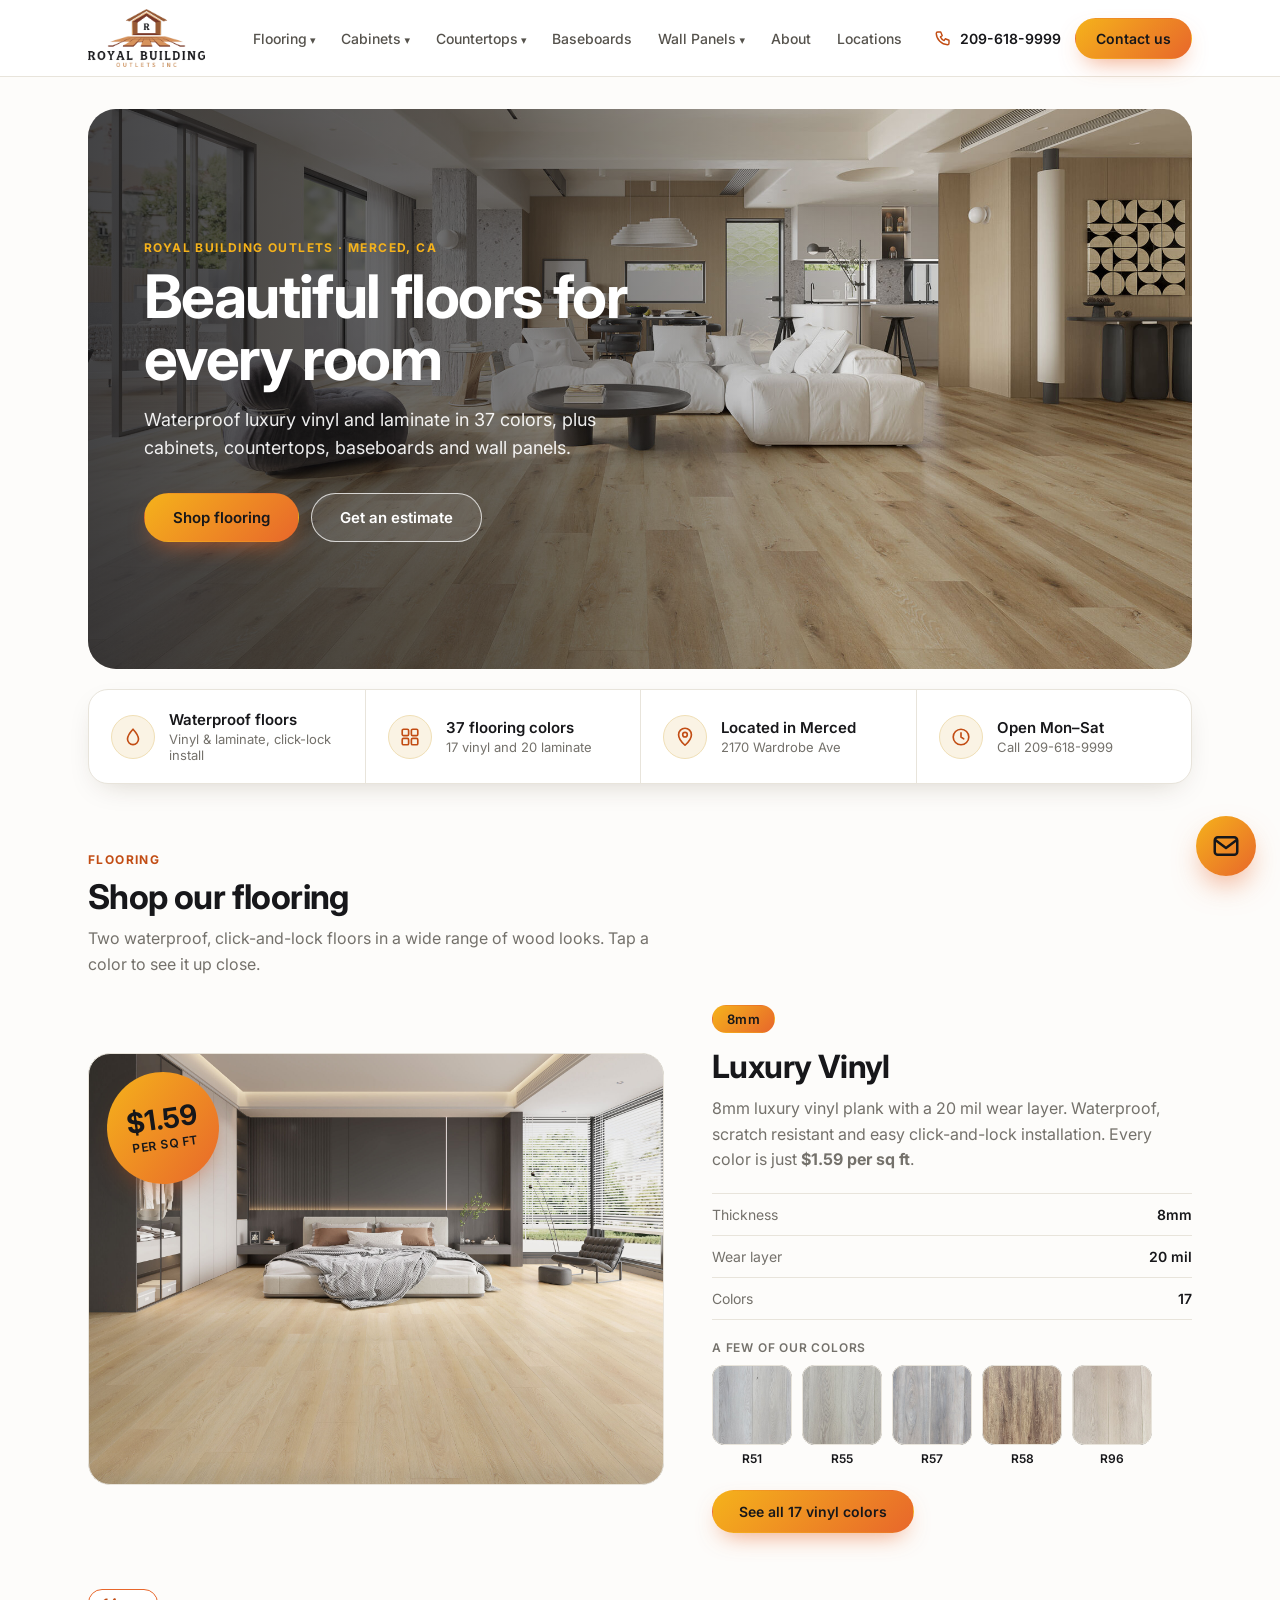
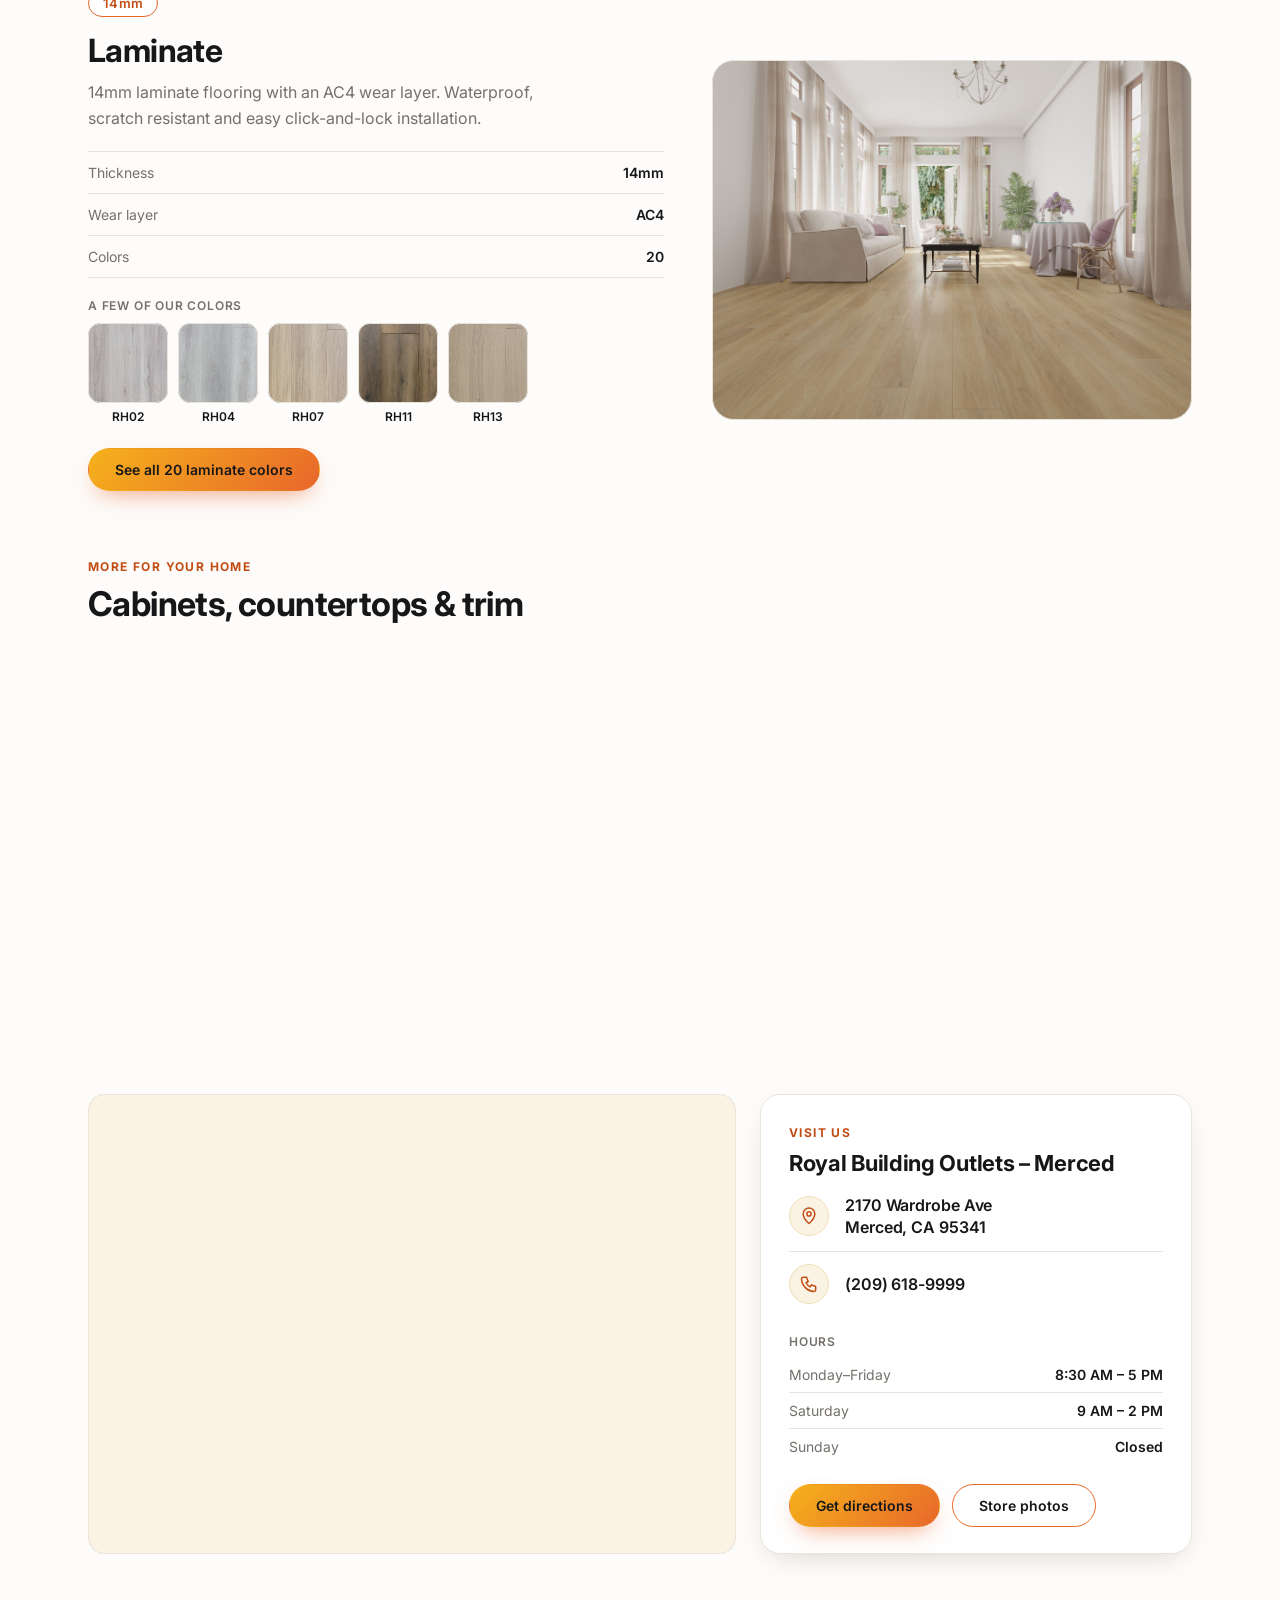
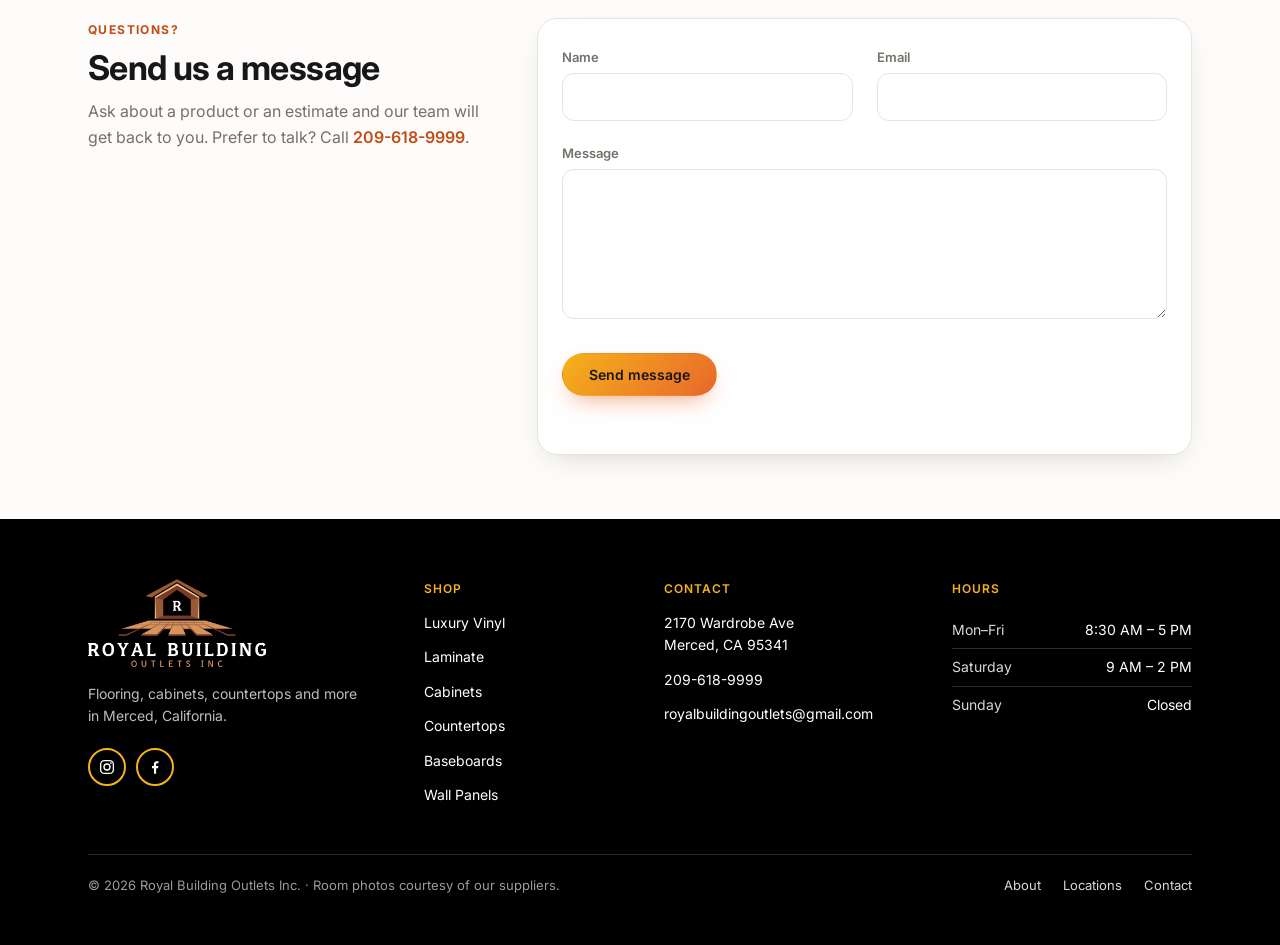
==== commit 6c9421b5: "Version the stylesheet and scripts so browsers load the new ones Co-Authored-By: Claude Opus 5.5 <no" ====
--- a/index.html
+++ b/index.html
@@ -9,7 +9,7 @@
 <meta name="theme-color" content="#ffffff">
 <link rel="preconnect" href="https://fonts.googleapis.com"><link rel="preconnect" href="https://fonts.gstatic.com" crossorigin>
 <link rel="stylesheet" href="https://fonts.googleapis.com/css2?family=Inter:wght@400;500;600;700&amp;display=swap">
-<link rel="stylesheet" href="style.css"><link rel="icon" type="image/png" href="images/Logo/Logo.png"></head><body>
+<link rel="stylesheet" href="style.css?v=20261124"><link rel="icon" type="image/png" href="images/Logo/Logo.png"></head><body>
 
 <a class="skip" href="#main">Skip to content</a>
 <header><div class="wrap hwrap">
@@ -231,7 +231,7 @@
   {"@type":"OpeningHoursSpecification","dayOfWeek":"Saturday","opens":"09:00","closes":"14:00"}],
  "sameAs":["https://www.instagram.com/royalbuildingoutlets/"]}
 </script>
-<script src="contact-form.js"></script>
-<script src="site.js"></script>
-<script src="motion.js"></script>
+<script src="contact-form.js?v=20261124"></script>
+<script src="site.js?v=20261124"></script>
+<script src="motion.js?v=20261124"></script>
 </body></html>
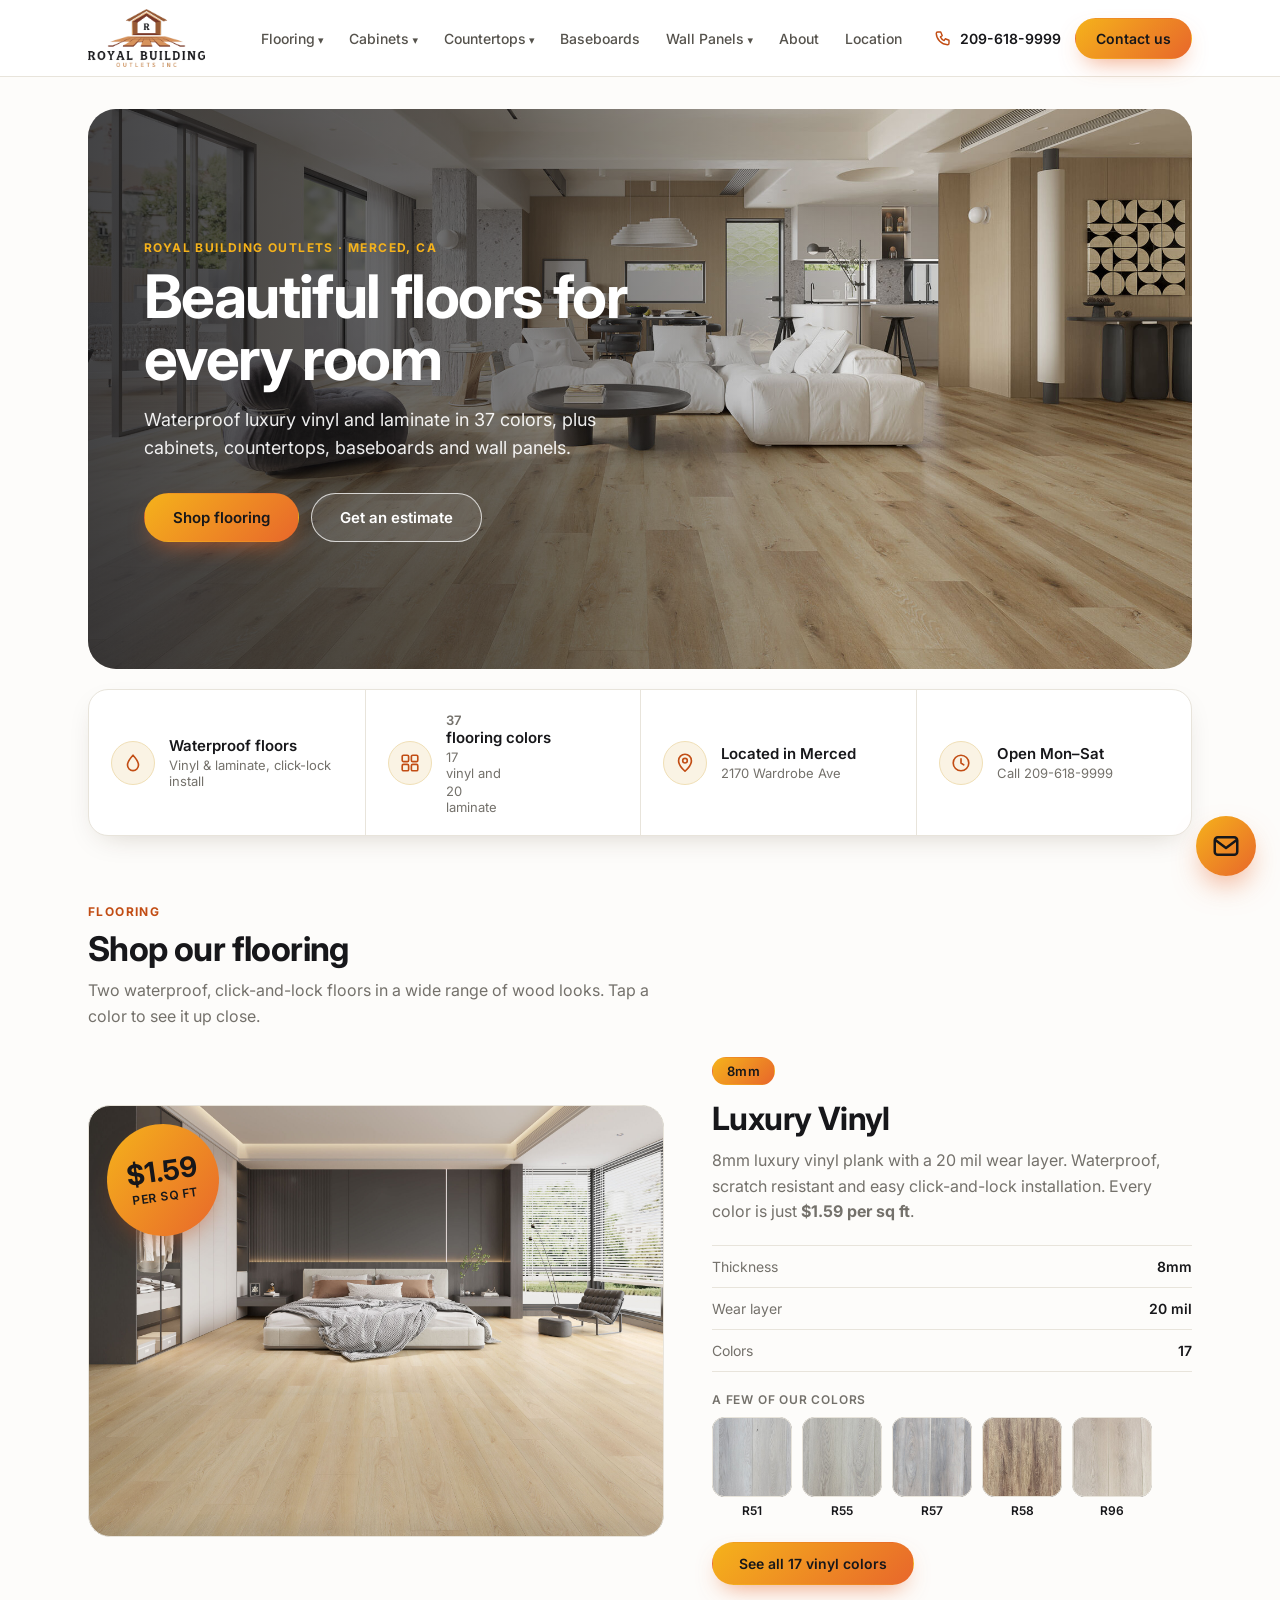
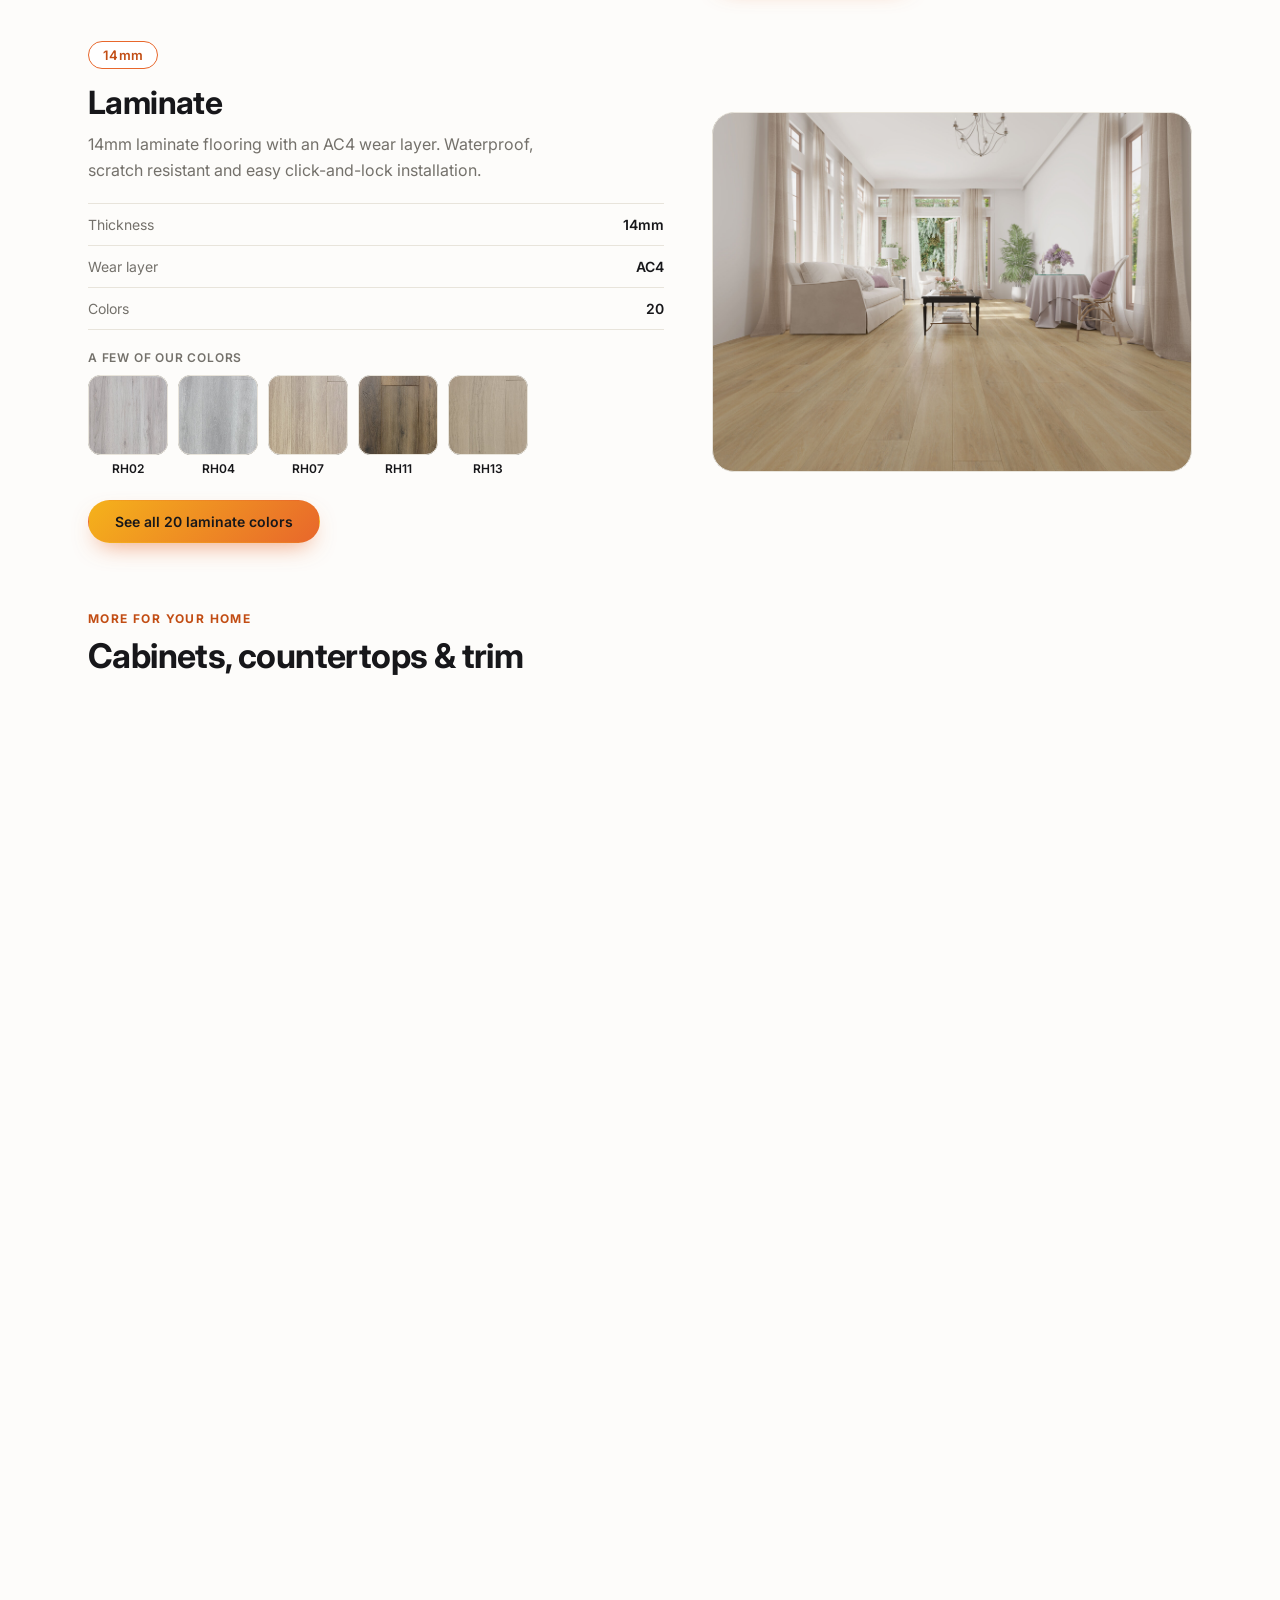
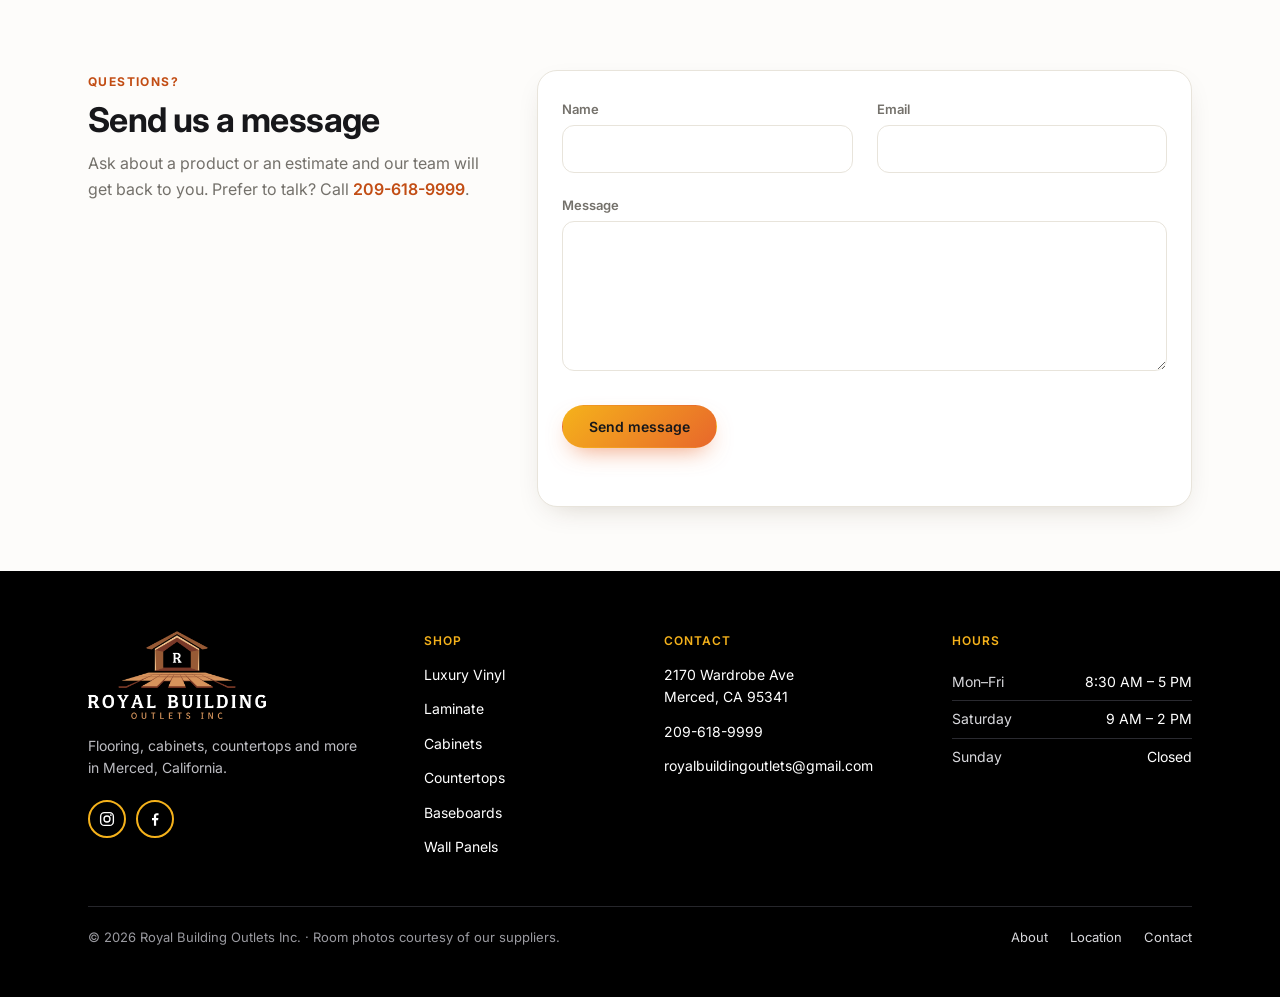
==== commit d50517d5: "Editable product list + "Location" menu label - products.txt controls colors and stock on every prod" ====
--- a/index.html
+++ b/index.html
@@ -49,7 +49,7 @@
       </div>
     </div>
     <a href="about.html">About</a>
-    <a href="locations.html">Locations</a>
+    <a href="locations.html">Location</a>
     <a href="contact.html">Contact</a>
     <div class="nav-foot">
       <a class="btn solid txt" href="tel:+12096189999"><svg viewBox="0 0 24 24" aria-hidden="true"><path fill="none" stroke="currentColor" stroke-width="1.9" stroke-linecap="round" stroke-linejoin="round" d="M5 4h4l2 5-2.5 1.5a11 11 0 0 0 5 5L15 13l5 2v4a2 2 0 0 1-2 2A16 16 0 0 1 3 6a2 2 0 0 1 2-2z"/></svg>Call 209-618-9999</a>
@@ -71,7 +71,7 @@
       <div>
         <span class="eyebrow">Royal Building Outlets &middot; Merced, CA</span>
         <h1>Beautiful floors for every room</h1>
-        <p>Waterproof luxury vinyl and laminate in 37 colors, plus cabinets, countertops, baseboards and wall panels.</p>
+        <p>Waterproof luxury vinyl and laminate in <span data-count="flooring">37</span> colors, plus cabinets, countertops, baseboards and wall panels.</p>
         <div class="btn-row">
           <a href="#flooring" class="btn solid txt">Shop flooring</a>
           <a href="contact.html" class="btn txt ghost">Get an estimate</a>
@@ -81,7 +81,7 @@
 
     <div class="facts">
       <div class="fact"><span class="cico"><svg viewBox="0 0 24 24" aria-hidden="true"><path fill="none" stroke="currentColor" stroke-width="1.8" stroke-linejoin="round" d="M12 3.5s6 6.4 6 10.8a6 6 0 0 1-12 0C6 9.9 12 3.5 12 3.5z"/></svg></span><div><b>Waterproof floors</b><span>Vinyl &amp; laminate, click-lock install</span></div></div>
-      <div class="fact"><span class="cico"><svg viewBox="0 0 24 24" aria-hidden="true"><rect x="3.5" y="3.5" width="7" height="7" rx="1.5" fill="none" stroke="currentColor" stroke-width="1.8"/><rect x="13.5" y="3.5" width="7" height="7" rx="1.5" fill="none" stroke="currentColor" stroke-width="1.8"/><rect x="3.5" y="13.5" width="7" height="7" rx="1.5" fill="none" stroke="currentColor" stroke-width="1.8"/><rect x="13.5" y="13.5" width="7" height="7" rx="1.5" fill="none" stroke="currentColor" stroke-width="1.8"/></svg></span><div><b>37 flooring colors</b><span>17 vinyl and 20 laminate</span></div></div>
+      <div class="fact"><span class="cico"><svg viewBox="0 0 24 24" aria-hidden="true"><rect x="3.5" y="3.5" width="7" height="7" rx="1.5" fill="none" stroke="currentColor" stroke-width="1.8"/><rect x="13.5" y="3.5" width="7" height="7" rx="1.5" fill="none" stroke="currentColor" stroke-width="1.8"/><rect x="3.5" y="13.5" width="7" height="7" rx="1.5" fill="none" stroke="currentColor" stroke-width="1.8"/><rect x="13.5" y="13.5" width="7" height="7" rx="1.5" fill="none" stroke="currentColor" stroke-width="1.8"/></svg></span><div><b><span data-count="flooring">37</span> flooring colors</b><span><span data-count="vinyl">17</span> vinyl and <span data-count="laminate">20</span> laminate</span></div></div>
       <div class="fact"><span class="cico"><svg viewBox="0 0 24 24" aria-hidden="true"><path fill="none" stroke="currentColor" stroke-width="1.8" stroke-linecap="round" stroke-linejoin="round" d="M12 21s7-6.2 7-11.5A7 7 0 0 0 5 9.5C5 14.8 12 21 12 21z"/><circle cx="12" cy="9.5" r="2.5" fill="none" stroke="currentColor" stroke-width="1.8"/></svg></span><div><b>Located in Merced</b><a href="locations.html"><span>2170 Wardrobe Ave</span></a></div></div>
       <div class="fact"><span class="cico"><svg viewBox="0 0 24 24" aria-hidden="true"><circle cx="12" cy="12" r="8.5" fill="none" stroke="currentColor" stroke-width="1.8"/><path d="M12 7.5V12l3 2" fill="none" stroke="currentColor" stroke-width="1.8" stroke-linecap="round" stroke-linejoin="round"/></svg></span><div><b>Open Mon&ndash;Sat</b><a href="tel:+12096189999"><span>Call 209-618-9999</span></a></div></div>
     </div>
@@ -104,17 +104,17 @@
         <div class="feat-specs">
           <div class="r"><span>Thickness</span><span>8mm</span></div>
           <div class="r"><span>Wear layer</span><span>20 mil</span></div>
-          <div class="r"><span>Colors</span><span>17</span></div>
+          <div class="r"><span>Colors</span><span data-count="vinyl">17</span></div>
         </div>
         <div class="sw-label">A few of our colors</div>
-        <div class="swatches">
+        <div class="swatches" data-kind="vinyl">
           <a href="vinyl.html#R51"><div class="img photo" style="background-image:url('images/Flooring/web/R51.jpg')"></div>R51</a>
           <a href="vinyl.html#R55"><div class="img photo" style="background-image:url('images/Flooring/web/R55.jpg')"></div>R55</a>
           <a href="vinyl.html#R57"><div class="img photo" style="background-image:url('images/Flooring/web/R57.jpg')"></div>R57</a>
           <a href="vinyl.html#R58"><div class="img photo" style="background-image:url('images/Flooring/web/R58.jpg')"></div>R58</a>
           <a href="vinyl.html#R96"><div class="img photo" style="background-image:url('images/Flooring/web/R96.jpg')"></div>R96</a>
         </div>
-        <a href="vinyl.html" class="btn solid txt">See all 17 vinyl colors</a>
+        <a href="vinyl.html" class="btn solid txt">See all <span data-count="vinyl">17</span> vinyl colors</a>
       </div>
     </div>
 
@@ -127,17 +127,17 @@
         <div class="feat-specs">
           <div class="r"><span>Thickness</span><span>14mm</span></div>
           <div class="r"><span>Wear layer</span><span>AC4</span></div>
-          <div class="r"><span>Colors</span><span>20</span></div>
+          <div class="r"><span>Colors</span><span data-count="laminate">20</span></div>
         </div>
         <div class="sw-label">A few of our colors</div>
-        <div class="swatches">
+        <div class="swatches" data-kind="laminate">
           <a href="laminate.html#RH02"><div class="img photo" style="background-image:url('images/Flooring/web/RH02.jpg')"></div>RH02</a>
           <a href="laminate.html#RH04"><div class="img photo" style="background-image:url('images/Flooring/web/RH04.jpg')"></div>RH04</a>
           <a href="laminate.html#RH07"><div class="img photo" style="background-image:url('images/Flooring/web/RH07.jpg')"></div>RH07</a>
           <a href="laminate.html#RH11"><div class="img photo" style="background-image:url('images/Flooring/web/RH11.jpg')"></div>RH11</a>
           <a href="laminate.html#RH13"><div class="img photo" style="background-image:url('images/Flooring/web/RH13.jpg')"></div>RH13</a>
         </div>
-        <a href="laminate.html" class="btn solid txt">See all 20 laminate colors</a>
+        <a href="laminate.html" class="btn solid txt">See all <span data-count="laminate">20</span> laminate colors</a>
       </div>
     </div>
   </section>
@@ -218,7 +218,7 @@
     <div class="fcol"><h4>Contact</h4><a href="https://www.google.com/maps/search/?api=1&amp;query=2170+Wardrobe+Ave+Merced+CA+95341" target="_blank" rel="noopener">2170 Wardrobe Ave<br>Merced, CA 95341</a><a href="tel:+12096189999">209-618-9999</a><a href="mailto:royalbuildingoutlets@gmail.com">royalbuildingoutlets@gmail.com</a></div>
     <div class="fcol"><h4>Hours</h4><div class="hrs"><span>Mon&ndash;Fri</span><span>8:30 AM &ndash; 5 PM</span></div><div class="hrs"><span>Saturday</span><span>9 AM &ndash; 2 PM</span></div><div class="hrs"><span>Sunday</span><span>Closed</span></div></div>
   </div>
-  <div class="fbottom"><span>&copy; <span data-year>2026</span> Royal Building Outlets Inc. &middot; Room photos courtesy of our suppliers.</span><span class="flinks"><a href="about.html">About</a><a href="locations.html">Locations</a><a href="contact.html">Contact</a></span></div>
+  <div class="fbottom"><span>&copy; <span data-year>2026</span> Royal Building Outlets Inc. &middot; Room photos courtesy of our suppliers.</span><span class="flinks"><a href="about.html">About</a><a href="locations.html">Location</a><a href="contact.html">Contact</a></span></div>
 </div></footer>
 
 <a class="chat" href="mailto:royalbuildingoutlets@gmail.com" aria-label="Email us at royalbuildingoutlets@gmail.com" title="Email us"></a>
@@ -232,6 +232,23 @@
  "sameAs":["https://www.instagram.com/royalbuildingoutlets/"]}
 </script>
 <script src="contact-form.js?v=20261124"></script>
+<script src="products.js?v=20261127"></script>
+<script>
+/* counts and color samples on this page follow products.txt */
+loadProducts(function (P) {
+  if (!P) return;
+  document.querySelectorAll('.swatches[data-kind]').forEach(function (box) {
+    var kind = box.getAttribute('data-kind'), page = kind + '.html', list = P[kind] || [], ok = {}, chosen = [];
+    list.forEach(function (p) { if (p.inStock) ok[p.code] = 1; });
+    // keep the hand-picked samples that are still listed and in stock, then top up from the list
+    box.querySelectorAll('a').forEach(function (a) { var c = a.getAttribute('href').split('#')[1]; if (ok[c] && chosen.indexOf(c) < 0) chosen.push(c); });
+    list.forEach(function (p) { if (chosen.length < 5 && p.inStock && chosen.indexOf(p.code) < 0) chosen.push(p.code); });
+    box.innerHTML = chosen.slice(0, 5).map(function (c) {
+      return '<a href="' + page + '#' + c + '"><div class="img photo" style="background-image:url(\'images/Flooring/web/' + c + '.jpg\')"></div>' + c + '</a>';
+    }).join('');
+  });
+});
+</script>
 <script src="site.js?v=20261124"></script>
 <script src="motion.js?v=20261124"></script>
 </body></html>
--- a/style.css
+++ b/style.css
@@ -713,3 +713,7 @@
 #wpName:empty { display: none; }
 .info > .tag + .feat-specs, .info > .tag + .badges { margin-top: 18px; }
 .info .badges { margin-top: 18px; }
+
+/* out-of-stock labels set from products.txt */
+.cablist .item .oos-note { font-size: 10px; padding: 2px 6px; margin: 0 0 0 6px; vertical-align: middle; }
+.colorgrid .card.oos .img { filter: saturate(.75); }
